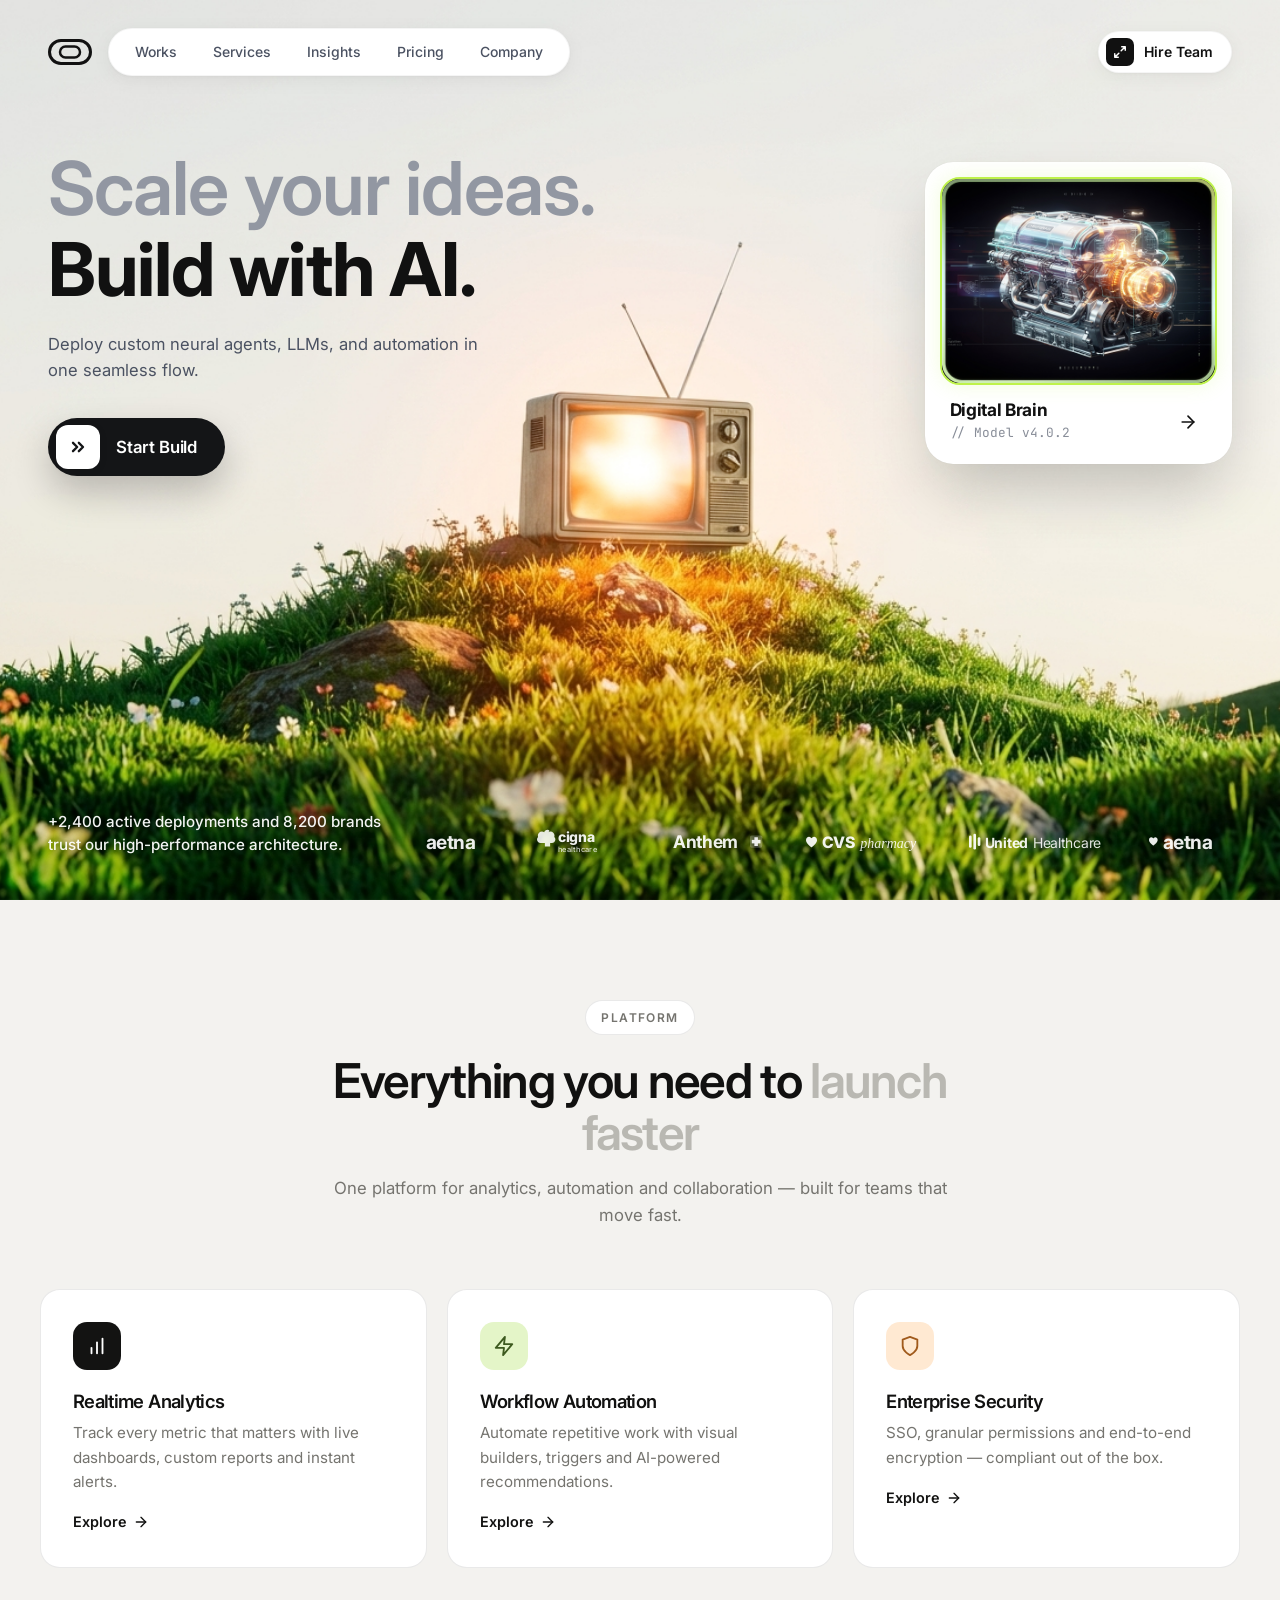
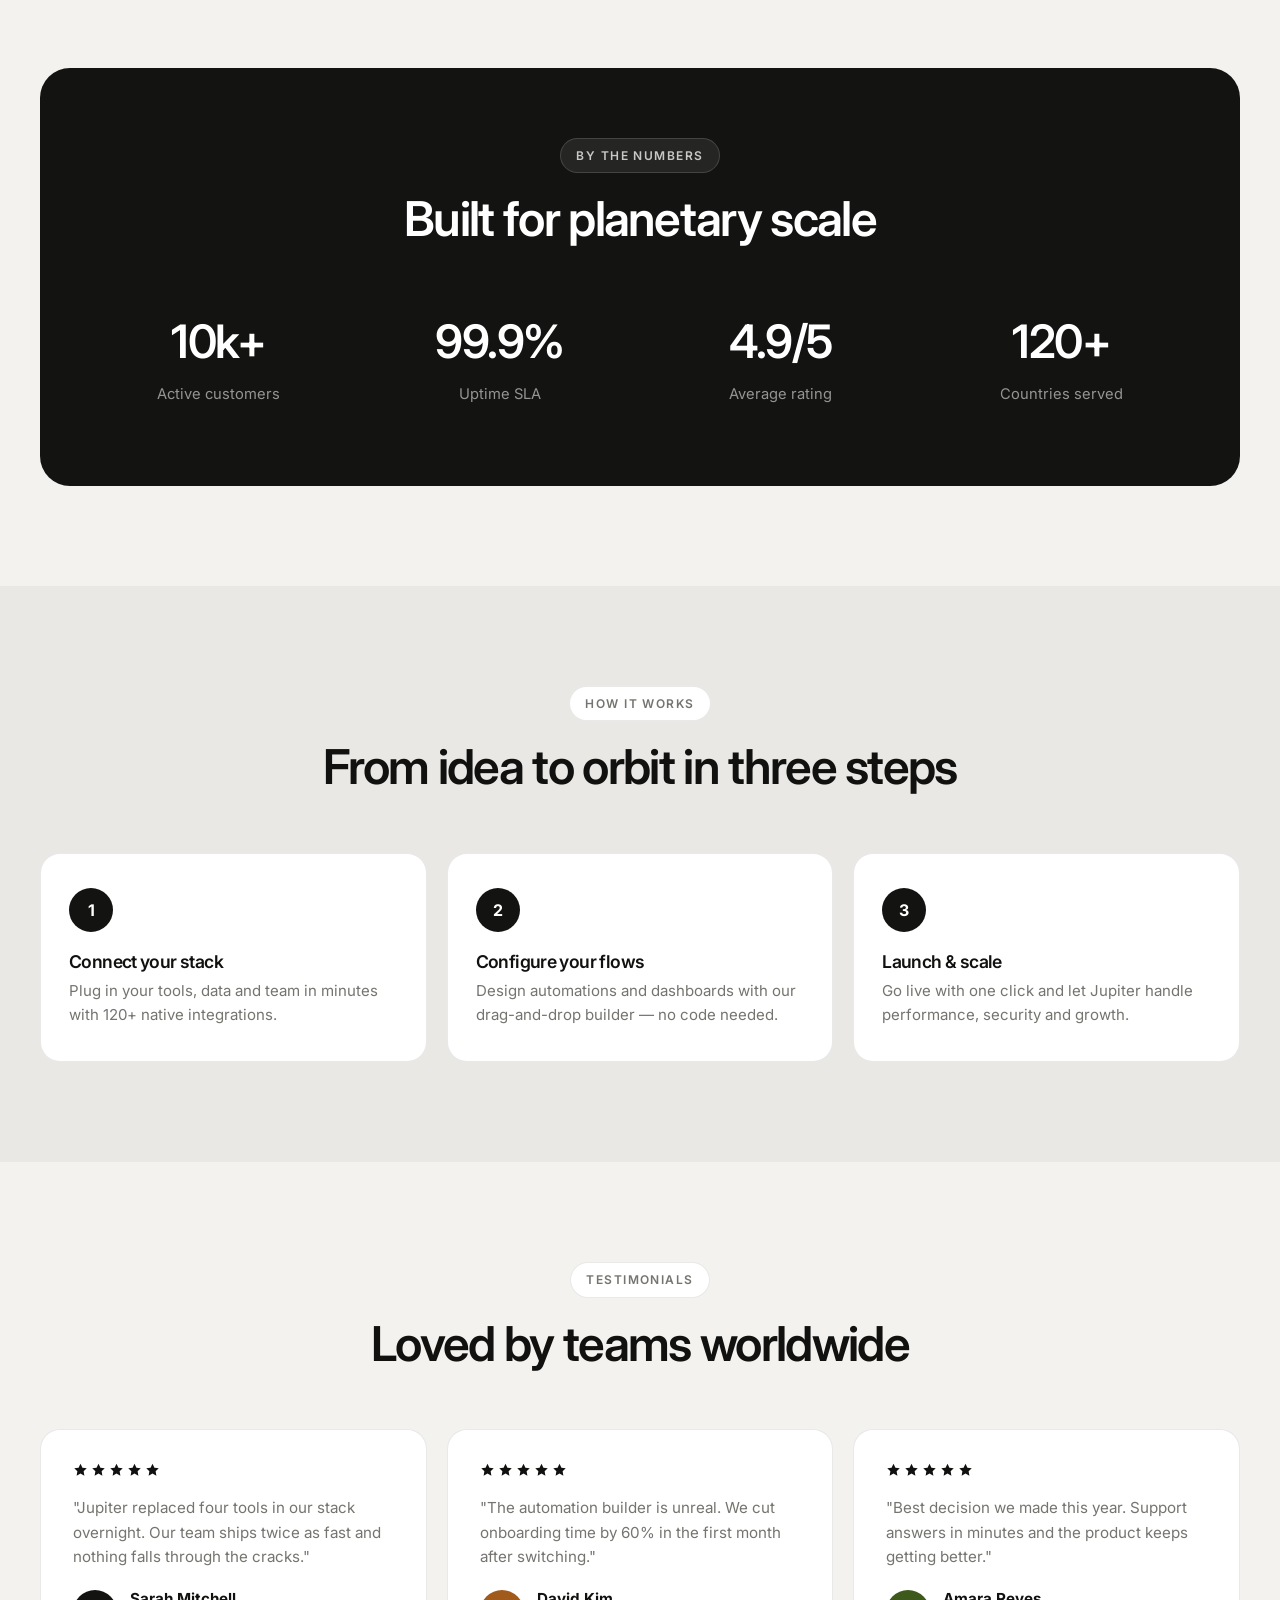
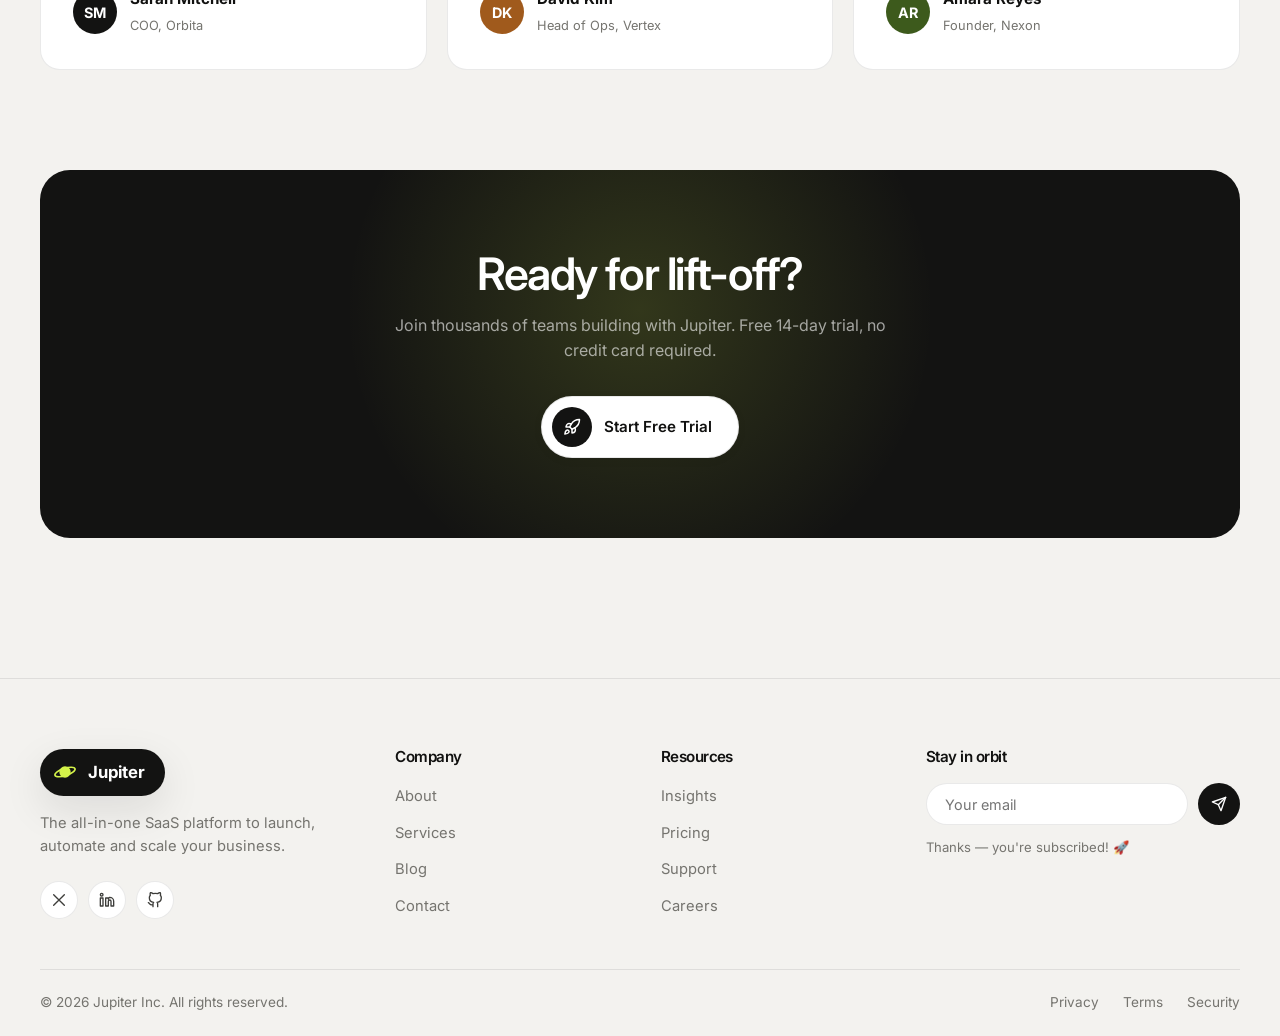
==== index.html @ f22c163a "Launch Jupiter SaaS website with AI hero section and assets" ====
<!DOCTYPE html>
<html lang="en">
<head>
  <meta charset="UTF-8" />
  <meta name="viewport" content="width=device-width, initial-scale=1.0" />
  <title>Scale your ideas. Build with AI.</title>
  <meta name="description" content="Jupiter is the all-in-one SaaS platform to launch, automate and scale your business." />
  <link rel="preconnect" href="https://fonts.googleapis.com" />
  <link rel="preconnect" href="https://fonts.gstatic.com" crossorigin />
  <link href="https://fonts.googleapis.com/css2?family=Inter:wght@400;500;600;700;800&family=JetBrains+Mono:wght@400;500&display=swap" rel="stylesheet" />
  <link rel="stylesheet" href="css/styles.css?v=2.5" />

  <style id="hero-critical-styles">
    /* Reset and font setup for the hero viewport */
    .site-header {
      position: absolute;
      top: 0;
      left: 0;
      right: 0;
      z-index: 100;
      padding: 28px 48px;
      box-sizing: border-box;
    }
    .header-wrap {
      max-width: 1360px;
      margin: 0 auto;
      display: flex;
      align-items: center;
      justify-content: space-between;
      width: 100%;
    }
    .header-left {
      display: flex;
      align-items: center;
      gap: 16px;
    }
    .brand-stadium {
      display: inline-flex;
      align-items: center;
      line-height: 0;
      text-decoration: none;
      transition: transform 0.2s ease, opacity 0.2s ease;
    }
    .brand-stadium:hover {
      transform: scale(1.04);
      opacity: 0.85;
    }
    .nav-capsule {
      display: flex;
      align-items: center;
      background: #ffffff;
      border-radius: 9999px;
      padding: 5px 8px;
      box-shadow: 0 4px 20px rgba(0, 0, 0, 0.05), 0 1px 3px rgba(0, 0, 0, 0.03);
      border: 1px solid rgba(0, 0, 0, 0.04);
    }
    .nav-capsule a {
      color: #4b5262;
      font-size: 14px;
      font-weight: 500;
      padding: 7px 18px;
      border-radius: 9999px;
      text-decoration: none;
      transition: color 0.15s ease, background 0.15s ease;
      white-space: nowrap;
      display: inline-block;
    }
    .nav-capsule a:hover {
      color: #111111;
      background: rgba(0, 0, 0, 0.04);
    }

    .header-right {
      display: flex;
      align-items: center;
    }
    .hire-capsule {
      display: inline-flex;
      align-items: center;
      gap: 10px;
      background: #ffffff;
      color: #111111;
      border-radius: 9999px;
      padding: 6px 18px 6px 7px;
      box-shadow: 0 4px 20px rgba(0, 0, 0, 0.05), 0 1px 3px rgba(0, 0, 0, 0.03);
      border: 1px solid rgba(0, 0, 0, 0.04);
      text-decoration: none;
      font-size: 14px;
      font-weight: 600;
      transition: transform 0.2s ease, box-shadow 0.2s ease;
    }
    .hire-capsule:hover {
      transform: translateY(-2px);
      box-shadow: 0 8px 24px rgba(0, 0, 0, 0.08);
    }
    .hire-icon {
      width: 28px;
      height: 28px;
      background: #111111;
      color: #ffffff;
      border-radius: 7px;
      display: grid;
      place-items: center;
      flex-shrink: 0;
    }
    .hire-text {
      font-size: 14px;
      font-weight: 600;
      color: #111111;
    }

    /* Hero Viewport */
    .hero-viewport {
      position: relative;
      width: 100%;
      min-height: 100vh;
      min-height: 100dvh;
      background-color: #f1f1ef;
      background-image: url('img/hero-landscape.jpg');
      background-repeat: no-repeat;
      background-position: center bottom;
      background-size: cover;
      display: flex;
      flex-direction: column;
      justify-content: space-between;
      padding: 130px 48px 36px;
      overflow: hidden;
      box-sizing: border-box;
    }

    /* Ambient glow on TV screen */
    .tv-ambient-pulse {
      position: absolute;
      left: 50%;
      top: 50%;
      transform: translate(-50%, -46%);
      width: 320px;
      height: 240px;
      background: radial-gradient(circle, rgba(255, 185, 80, 0.45) 0%, rgba(255, 140, 50, 0.2) 45%, transparent 75%);
      filter: blur(35px);
      mix-blend-mode: screen;
      pointer-events: none;
      animation: tvGlowPulse 5s ease-in-out infinite;
    }
    @keyframes tvGlowPulse {
      0%, 100% { opacity: 0.85; transform: translate(-50%, -46%) scale(1); }
      50% { opacity: 0.55; transform: translate(-50%, -46%) scale(0.95); }
    }

    .hero-stage-content {
      position: relative;
      z-index: 10;
      max-width: 1360px;
      width: 100%;
      margin: 0 auto;
      display: flex;
      flex-direction: column;
      justify-content: space-between;
      flex-grow: 1;
    }

    .hero-center-row {
      display: flex;
      align-items: center;
      justify-content: space-between;
      gap: 40px;
      padding-top: 20px;
    }

    .hero-left-box {
      max-width: 580px;
    }

    .hero-main-heading {
      font-family: 'Inter', system-ui, -apple-system, sans-serif;
      letter-spacing: -0.045em;
      line-height: 1.04;
      margin: 0 0 24px;
    }
    .muted-part {
      display: block;
      font-size: clamp(3.2rem, 5.8vw, 5.4rem);
      font-weight: 600;
      color: #9297a2;
    }
    .bold-part {
      display: block;
      font-size: clamp(3.2rem, 5.8vw, 5.4rem);
      font-weight: 700;
      color: #111111;
      margin-top: 4px;
    }

    .hero-lead-text {
      color: #4b5262;
      font-size: clamp(1.02rem, 1.3vw, 1.15rem);
      line-height: 1.55;
      font-weight: 400;
      margin: 0 0 34px;
      max-width: 480px;
    }

    .hero-btn-row {
      display: flex;
      align-items: center;
    }

    .btn-start-build {
      display: inline-flex;
      align-items: center;
      gap: 16px;
      background: #141517;
      color: #ffffff;
      border-radius: 9999px;
      padding: 7px 28px 7px 8px;
      box-shadow: 0 16px 36px rgba(0, 0, 0, 0.22);
      transition: transform 0.22s cubic-bezier(0.16, 1, 0.3, 1), box-shadow 0.22s ease;
      text-decoration: none;
    }
    .btn-start-build:hover {
      transform: translateY(-2px);
      box-shadow: 0 20px 42px rgba(0, 0, 0, 0.3);
    }
    .btn-badge {
      width: 44px;
      height: 44px;
      background: #ffffff;
      color: #141517;
      border-radius: 12px;
      display: grid;
      place-items: center;
      box-shadow: 0 2px 8px rgba(0, 0, 0, 0.08);
      transition: transform 0.2s ease;
    }
    .btn-start-build:hover .btn-badge {
      transform: scale(1.05);
    }
    .btn-text {
      font-size: 1.05rem;
      font-weight: 600;
      letter-spacing: -0.01em;
    }

    /* Floating AI Card */
    .hero-right-box {
      position: relative;
      animation: cardFloatingMotion 7s ease-in-out infinite;
    }
    @keyframes cardFloatingMotion {
      0%, 100% { transform: translateY(0); }
      50% { transform: translateY(-10px); }
    }

    .ai-floating-card {
      width: clamp(300px, 24vw, 360px);
      background: #ffffff;
      border-radius: 28px;
      padding: 14px 14px 12px;
      box-shadow: 0 32px 64px -12px rgba(0, 0, 0, 0.22), 0 0 1px rgba(0, 0, 0, 0.1);
      border: 1px solid rgba(255, 255, 255, 0.8);
      box-sizing: border-box;
    }

    .card-thumb-frame {
      position: relative;
      width: 100%;
      aspect-ratio: 4 / 3;
      border-radius: 20px;
      overflow: hidden;
      background: #090a0d;
      border: 2px solid #bef24a;
      box-shadow: 0 0 20px rgba(190, 242, 74, 0.2);
    }
    .card-thumb-img {
      width: 100%;
      height: 100%;
      object-fit: cover;
      display: block;
    }

    .card-footer-info {
      display: flex;
      align-items: center;
      justify-content: space-between;
      padding: 16px 10px 8px;
    }
    .card-text-col {
      display: flex;
      flex-direction: column;
    }
    .card-title {
      font-size: 1.08rem;
      font-weight: 700;
      color: #111111;
      margin: 0;
      letter-spacing: -0.02em;
    }
    .card-ver {
      font-family: 'JetBrains Mono', monospace;
      font-size: 0.8rem;
      color: #888d98;
      margin-top: 3px;
    }
    .card-arrow-btn {
      width: 38px;
      height: 38px;
      border-radius: 50%;
      display: grid;
      place-items: center;
      color: #111111;
      transition: transform 0.2s ease, background-color 0.2s ease;
      text-decoration: none;
    }
    .card-arrow-btn:hover {
      transform: translateX(3px);
      background-color: rgba(0, 0, 0, 0.05);
    }

    /* Bottom Bar */
    .hero-footer-bar {
      display: flex;
      align-items: flex-end;
      justify-content: space-between;
      gap: 32px;
      padding-top: 60px;
      padding-bottom: 8px;
    }
    .hero-stat-text {
      color: #ffffff;
      font-size: 0.95rem;
      line-height: 1.48;
      font-weight: 500;
      opacity: 0.95;
      text-shadow: 0 2px 10px rgba(0, 0, 0, 0.7);
      max-width: 380px;
      margin: 0;
    }
    .hero-logos-row {
      display: flex;
      align-items: center;
      gap: 36px;
      flex-wrap: wrap;
      justify-content: flex-end;
    }
    .brand-badge {
      display: inline-flex;
      align-items: center;
      opacity: 0.92;
      filter: drop-shadow(0 2px 8px rgba(0, 0, 0, 0.6));
      transition: opacity 0.2s ease, transform 0.2s ease;
    }
    .brand-badge:hover {
      opacity: 1;
      transform: translateY(-1px);
    }

    /* Responsive adjustments */
    @media (max-width: 1024px) {
      .site-header { padding: 20px 24px; }
      .hero-viewport { padding: 110px 24px 28px; }
      .hero-center-row {
        flex-direction: column;
        align-items: flex-start;
      }
      .hero-right-box {
        align-self: center;
        margin-top: 30px;
      }
      .hero-footer-bar {
        flex-direction: column;
        align-items: flex-start;
        gap: 24px;
      }
      .hero-logos-row {
        justify-content: flex-start;
        gap: 24px;
      }
    }

    @media (max-width: 768px) {
      .nav-capsule { display: none; }
      .br-desktop { display: none; }
    }
  </style>

</head>
<body>
  <!-- ===== Header ===== -->
  <header class="site-header">
    <div class="header-wrap">
      <!-- Left: Brand stadium mark + Navigation pill -->
      <div class="header-left">
        <a href="index.html" class="brand-stadium" aria-label="Jupiter Home">
          <svg width="44" height="26" viewBox="0 0 44 26" fill="none">
            <rect x="1.5" y="1.5" width="41" height="23" rx="11.5" stroke="#111111" stroke-width="3" />
            <rect x="12" y="7.5" width="20" height="11" rx="5.5" stroke="#111111" stroke-width="2.5" />
          </svg>
        </a>

        <nav class="nav-capsule">
          <a href="#works">Works</a>
          <a href="services.html">Services</a>
          <a href="blog.html">Insights</a>
          <a href="services.html">Pricing</a>
          <a href="about.html">Company</a>
        </nav>
      </div>

      <!-- Right: Hire Team CTA -->
      <div class="header-right">
        <a href="contact.html" class="hire-capsule">
          <span class="hire-icon">
            <svg width="14" height="14" viewBox="0 0 24 24" fill="none" stroke="currentColor" stroke-width="2.5" stroke-linecap="round" stroke-linejoin="round">
              <path d="M15 3h6v6M9 21H3v-6M21 3l-7 7M3 21l7-7"/>
            </svg>
          </span>
          <span class="hire-text">Hire Team</span>
        </a>
      </div>
    </div>
  </header>

  <!-- ===== Hero Section ===== -->
  <section class="hero-viewport">
    <!-- Ambient TV glow -->
    <div class="tv-ambient-pulse" aria-hidden="true"></div>

    <div class="hero-stage-content">
      <!-- Main Row -->
      <div class="hero-center-row">
        <!-- Left Column -->
        <div class="hero-left-box">
          <h1 class="hero-main-heading">
            <span class="muted-part">Scale your ideas.</span>
            <span class="bold-part">Build with AI.</span>
          </h1>
          <p class="hero-lead-text">
            Deploy custom neural agents, LLMs, and automation in<br class="br-desktop" /> one seamless flow.
          </p>
          <div class="hero-btn-row">
            <a href="contact.html" class="btn-start-build">
              <span class="btn-badge">
                <svg width="20" height="20" viewBox="0 0 24 24" fill="none" stroke="currentColor" stroke-width="2.8" stroke-linecap="round" stroke-linejoin="round">
                  <polyline points="13 17 18 12 13 7"></polyline>
                  <polyline points="6 17 11 12 6 7"></polyline>
                </svg>
              </span>
              <span class="btn-text">Start Build</span>
            </a>
          </div>
        </div>

        <!-- Right Floating Card -->
        <div class="hero-right-box">
          <aside class="ai-floating-card">
            <div class="card-thumb-frame">
              <img src="img/digital-brain.jpg" alt="Digital Brain 3D Neural Engine" class="card-thumb-img" />
            </div>
            <div class="card-footer-info">
              <div class="card-text-col">
                <h3 class="card-title">Digital Brain</h3>
                <span class="card-ver">// Model v4.0.2</span>
              </div>
              <a href="services.html" class="card-arrow-btn" aria-label="Explore Digital Brain">
                <svg width="20" height="20" viewBox="0 0 24 24" fill="none" stroke="currentColor" stroke-width="2" stroke-linecap="round" stroke-linejoin="round">
                  <line x1="5" y1="12" x2="19" y2="12"></line>
                  <polyline points="12 5 19 12 12 19"></polyline>
                </svg>
              </a>
            </div>
          </aside>
        </div>
      </div>

      <!-- Bottom Bar -->
      <div class="hero-footer-bar">
        <div class="hero-stat-text">
          +2,400 active deployments and 8,200 brands<br />
          trust our high-performance architecture.
        </div>
        <div class="hero-logos-row">
          <!-- aetna -->
          <span class="brand-badge" title="aetna">
            <svg height="21" viewBox="0 0 85 24" fill="currentColor">
              <text x="0" y="19" font-family="'Inter', sans-serif" font-weight="700" font-size="22" letter-spacing="-0.03em" fill="#ffffff">aetna</text>
            </svg>
          </span>
          <!-- cigna healthcare -->
          <span class="brand-badge" title="cigna healthcare">
            <svg height="28" viewBox="0 0 115 32" fill="currentColor">
              <path d="M12 2c-1.8 0-3.3 1.2-3.8 2.8C7.5 4.3 6.6 4 5.7 4 3.1 4 1 6.1 1 8.7c0 .5.1 1 .3 1.5C.5 10.9 0 11.9 0 13c0 2.2 1.8 4 4 4h5v4h6v-4h2c2.2 0 4-1.8 4-4 0-1.1-.5-2.1-1.3-2.8.2-.5.3-1 .3-1.5 0-2.6-2.1-4.7-4.7-4.7-.9 0-1.8.3-2.5.8C15.3 3.2 13.8 2 12 2z" fill="#ffffff" opacity="0.95"/>
              <text x="24" y="16" font-family="'Inter', sans-serif" font-weight="800" font-size="16" letter-spacing="-0.02em" fill="#ffffff">cigna</text>
              <text x="24" y="27" font-family="'Inter', sans-serif" font-weight="500" font-size="8.5" letter-spacing="0.04em" fill="#ffffff" opacity="0.85">healthcare</text>
            </svg>
          </span>
          <!-- Anthem -->
          <span class="brand-badge" title="Anthem">
            <svg height="21" viewBox="0 0 110 24" fill="currentColor">
              <text x="0" y="18" font-family="'Inter', sans-serif" font-weight="700" font-size="20" letter-spacing="-0.02em" fill="#ffffff">Anthem</text>
              <rect x="88" y="4" width="14" height="14" rx="2" fill="#ffffff" opacity="0.25"/>
              <rect x="93" y="6" width="4" height="10" fill="#ffffff"/>
              <rect x="90" y="9" width="10" height="4" fill="#ffffff"/>
            </svg>
          </span>
          <!-- CVS pharmacy -->
          <span class="brand-badge" title="CVS pharmacy">
            <svg height="21" viewBox="0 0 145 24" fill="currentColor">
              <path d="M6 3.5C3.5 1.5 0 3.5 0 7c0 4.5 7 9 7 9s7-4.5 7-9c0-3.5-3.5-5.5-6-3.5L7 4.5 6 3.5z" fill="#ffffff" transform="translate(0, 3) scale(0.9)"/>
              <text x="18" y="18" font-family="'Inter', sans-serif" font-weight="800" font-size="18" letter-spacing="-0.02em" fill="#ffffff">CVS</text>
              <text x="62" y="18" font-family="Georgia, serif" font-style="italic" font-weight="400" font-size="16" fill="#ffffff" opacity="0.95">pharmacy</text>
            </svg>
          </span>
          <!-- UnitedHealthcare -->
          <span class="brand-badge" title="UnitedHealthcare">
            <svg height="21" viewBox="0 0 165 24" fill="currentColor">
              <rect x="0" y="4" width="3" height="14" rx="1.5" fill="#ffffff"/>
              <rect x="5" y="2" width="3" height="18" rx="1.5" fill="#ffffff"/>
              <rect x="10" y="6" width="3" height="10" rx="1.5" fill="#ffffff"/>
              <text x="18" y="18" font-family="'Inter', sans-serif" font-weight="700" font-size="16" letter-spacing="-0.02em" fill="#ffffff">United</text>
              <text x="73" y="18" font-family="'Inter', sans-serif" font-weight="400" font-size="16" letter-spacing="-0.02em" fill="#ffffff" opacity="0.95">Healthcare</text>
            </svg>
          </span>
          <!-- aetna with heart -->
          <span class="brand-badge" title="aetna">
            <svg height="21" viewBox="0 0 95 24" fill="currentColor">
              <path d="M5 2C2.8 0 0 1.8 0 4.5c0 3.5 5.5 7 5.5 7s5.5-3.5 5.5-7C11 1.8 8.2 0 6 2l-.5.6L5 2z" fill="#ffffff" transform="translate(0, 5) scale(0.9)"/>
              <text x="16" y="19" font-family="'Inter', sans-serif" font-weight="700" font-size="22" letter-spacing="-0.03em" fill="#ffffff">aetna</text>
            </svg>
          </span>
        </div>
      </div>
    </div>
  </section>

  <!-- ===== Features ===== -->
  <section class="section">
    <div class="container">
      <div class="section-head reveal">
        <span class="eyebrow">Platform</span>
        <h2 class="section-title">Everything you need to <span class="muted" style="color:var(--faint)">launch faster</span></h2>
        <p class="section-sub">One platform for analytics, automation and collaboration — built for teams that move fast.</p>
      </div>

      <div class="grid grid-3">
        <div class="card reveal">
          <div class="icon-badge"><svg viewBox="0 0 24 24" fill="none" stroke="currentColor" stroke-width="2" stroke-linecap="round"><line x1="6" y1="20" x2="6" y2="14"/><line x1="12" y1="20" x2="12" y2="8"/><line x1="18" y1="20" x2="18" y2="4"/></svg></div>
          <h3>Realtime Analytics</h3>
          <p>Track every metric that matters with live dashboards, custom reports and instant alerts.</p>
          <a href="services.html" class="link-arrow">Explore <svg viewBox="0 0 24 24" fill="none" stroke="currentColor" stroke-width="2" stroke-linecap="round" stroke-linejoin="round"><line x1="5" y1="12" x2="19" y2="12"/><polyline points="12 5 19 12 12 19"/></svg></a>
        </div>
        <div class="card reveal" style="transition-delay:.08s">
          <div class="icon-badge lime"><svg viewBox="0 0 24 24" fill="none" stroke="currentColor" stroke-width="2" stroke-linecap="round" stroke-linejoin="round"><polygon points="13 2 3 14 12 14 11 22 21 10 12 10 13 2"/></svg></div>
          <h3>Workflow Automation</h3>
          <p>Automate repetitive work with visual builders, triggers and AI-powered recommendations.</p>
          <a href="services.html" class="link-arrow">Explore <svg viewBox="0 0 24 24" fill="none" stroke="currentColor" stroke-width="2" stroke-linecap="round" stroke-linejoin="round"><line x1="5" y1="12" x2="19" y2="12"/><polyline points="12 5 19 12 12 19"/></svg></a>
        </div>
        <div class="card reveal" style="transition-delay:.16s">
          <div class="icon-badge amber"><svg viewBox="0 0 24 24" fill="none" stroke="currentColor" stroke-width="2" stroke-linecap="round" stroke-linejoin="round"><path d="M12 22s8-4 8-10V5l-8-3-8 3v7c0 6 8 10 8 10z"/></svg></div>
          <h3>Enterprise Security</h3>
          <p>SSO, granular permissions and end-to-end encryption — compliant out of the box.</p>
          <a href="services.html" class="link-arrow">Explore <svg viewBox="0 0 24 24" fill="none" stroke="currentColor" stroke-width="2" stroke-linecap="round" stroke-linejoin="round"><line x1="5" y1="12" x2="19" y2="12"/><polyline points="12 5 19 12 12 19"/></svg></a>
        </div>
      </div>
    </div>
  </section>

  <!-- ===== Dark stats band ===== -->
  <section class="section" style="padding-top:0;">
    <div class="container">
      <div class="section-dark reveal" style="padding:70px 50px;">
        <div class="section-head" style="margin-bottom:40px;">
          <span class="eyebrow">By the numbers</span>
          <h2 class="section-title">Built for planetary scale</h2>
        </div>
        <div class="stats-band">
          <div class="stat"><div class="stat-num">10k+</div><div class="stat-label">Active customers</div></div>
          <div class="stat"><div class="stat-num">99.9%</div><div class="stat-label">Uptime SLA</div></div>
          <div class="stat"><div class="stat-num">4.9/5</div><div class="stat-label">Average rating</div></div>
          <div class="stat"><div class="stat-num">120+</div><div class="stat-label">Countries served</div></div>
        </div>
      </div>
    </div>
  </section>

  <!-- ===== How it works ===== -->
  <section class="section section-alt">
    <div class="container">
      <div class="section-head reveal">
        <span class="eyebrow">How it works</span>
        <h2 class="section-title">From idea to orbit in three steps</h2>
      </div>
      <div class="steps">
        <div class="step reveal">
          <div class="step-num">1</div>
          <h3>Connect your stack</h3>
          <p>Plug in your tools, data and team in minutes with 120+ native integrations.</p>
        </div>
        <div class="step reveal" style="transition-delay:.08s">
          <div class="step-num">2</div>
          <h3>Configure your flows</h3>
          <p>Design automations and dashboards with our drag-and-drop builder — no code needed.</p>
        </div>
        <div class="step reveal" style="transition-delay:.16s">
          <div class="step-num">3</div>
          <h3>Launch & scale</h3>
          <p>Go live with one click and let Jupiter handle performance, security and growth.</p>
        </div>
      </div>
    </div>
  </section>

  <!-- ===== Testimonials ===== -->
  <section class="section">
    <div class="container">
      <div class="section-head reveal">
        <span class="eyebrow">Testimonials</span>
        <h2 class="section-title">Loved by teams worldwide</h2>
      </div>
      <div class="grid grid-3">
        <div class="card testi-card reveal">
          <div class="stars">
            <svg viewBox="0 0 24 24" fill="currentColor"><path d="M12 2l3.09 6.26L22 9.27l-5 4.87 1.18 6.88L12 17.77l-6.18 3.25L7 14.14 2 9.27l6.91-1.01z"/></svg>
            <svg viewBox="0 0 24 24" fill="currentColor"><path d="M12 2l3.09 6.26L22 9.27l-5 4.87 1.18 6.88L12 17.77l-6.18 3.25L7 14.14 2 9.27l6.91-1.01z"/></svg>
            <svg viewBox="0 0 24 24" fill="currentColor"><path d="M12 2l3.09 6.26L22 9.27l-5 4.87 1.18 6.88L12 17.77l-6.18 3.25L7 14.14 2 9.27l6.91-1.01z"/></svg>
            <svg viewBox="0 0 24 24" fill="currentColor"><path d="M12 2l3.09 6.26L22 9.27l-5 4.87 1.18 6.88L12 17.77l-6.18 3.25L7 14.14 2 9.27l6.91-1.01z"/></svg>
            <svg viewBox="0 0 24 24" fill="currentColor"><path d="M12 2l3.09 6.26L22 9.27l-5 4.87 1.18 6.88L12 17.77l-6.18 3.25L7 14.14 2 9.27l6.91-1.01z"/></svg>
          </div>
          <p class="testi-text">"Jupiter replaced four tools in our stack overnight. Our team ships twice as fast and nothing falls through the cracks."</p>
          <div class="testi-head">
            <div class="avatar">SM</div>
            <div><strong>Sarah Mitchell</strong><small>COO, Orbita</small></div>
          </div>
        </div>
        <div class="card testi-card reveal" style="transition-delay:.08s">
          <div class="stars">
            <svg viewBox="0 0 24 24" fill="currentColor"><path d="M12 2l3.09 6.26L22 9.27l-5 4.87 1.18 6.88L12 17.77l-6.18 3.25L7 14.14 2 9.27l6.91-1.01z"/></svg>
            <svg viewBox="0 0 24 24" fill="currentColor"><path d="M12 2l3.09 6.26L22 9.27l-5 4.87 1.18 6.88L12 17.77l-6.18 3.25L7 14.14 2 9.27l6.91-1.01z"/></svg>
            <svg viewBox="0 0 24 24" fill="currentColor"><path d="M12 2l3.09 6.26L22 9.27l-5 4.87 1.18 6.88L12 17.77l-6.18 3.25L7 14.14 2 9.27l6.91-1.01z"/></svg>
            <svg viewBox="0 0 24 24" fill="currentColor"><path d="M12 2l3.09 6.26L22 9.27l-5 4.87 1.18 6.88L12 17.77l-6.18 3.25L7 14.14 2 9.27l6.91-1.01z"/></svg>
            <svg viewBox="0 0 24 24" fill="currentColor"><path d="M12 2l3.09 6.26L22 9.27l-5 4.87 1.18 6.88L12 17.77l-6.18 3.25L7 14.14 2 9.27l6.91-1.01z"/></svg>
          </div>
          <p class="testi-text">"The automation builder is unreal. We cut onboarding time by 60% in the first month after switching."</p>
          <div class="testi-head">
            <div class="avatar av-2">DK</div>
            <div><strong>David Kim</strong><small>Head of Ops, Vertex</small></div>
          </div>
        </div>
        <div class="card testi-card reveal" style="transition-delay:.16s">
          <div class="stars">
            <svg viewBox="0 0 24 24" fill="currentColor"><path d="M12 2l3.09 6.26L22 9.27l-5 4.87 1.18 6.88L12 17.77l-6.18 3.25L7 14.14 2 9.27l6.91-1.01z"/></svg>
            <svg viewBox="0 0 24 24" fill="currentColor"><path d="M12 2l3.09 6.26L22 9.27l-5 4.87 1.18 6.88L12 17.77l-6.18 3.25L7 14.14 2 9.27l6.91-1.01z"/></svg>
            <svg viewBox="0 0 24 24" fill="currentColor"><path d="M12 2l3.09 6.26L22 9.27l-5 4.87 1.18 6.88L12 17.77l-6.18 3.25L7 14.14 2 9.27l6.91-1.01z"/></svg>
            <svg viewBox="0 0 24 24" fill="currentColor"><path d="M12 2l3.09 6.26L22 9.27l-5 4.87 1.18 6.88L12 17.77l-6.18 3.25L7 14.14 2 9.27l6.91-1.01z"/></svg>
            <svg viewBox="0 0 24 24" fill="currentColor"><path d="M12 2l3.09 6.26L22 9.27l-5 4.87 1.18 6.88L12 17.77l-6.18 3.25L7 14.14 2 9.27l6.91-1.01z"/></svg>
          </div>
          <p class="testi-text">"Best decision we made this year. Support answers in minutes and the product keeps getting better."</p>
          <div class="testi-head">
            <div class="avatar av-3">AR</div>
            <div><strong>Amara Reyes</strong><small>Founder, Nexon</small></div>
          </div>
        </div>
      </div>
    </div>
  </section>

  <!-- ===== CTA ===== -->
  <section class="section" style="padding-top:0;">
    <div class="container">
      <div class="cta-banner reveal">
        <h2>Ready for lift-off?</h2>
        <p>Join thousands of teams building with Jupiter. Free 14-day trial, no credit card required.</p>
        <div class="hero-actions">
          <a href="contact.html" class="btn btn-light">
            <span class="btn-ico">
              <svg viewBox="0 0 24 24" fill="none" stroke="currentColor" stroke-width="2" stroke-linecap="round" stroke-linejoin="round"><path d="M4.5 16.5c-1.5 1.26-2 5-2 5s3.74-.5 5-2c.71-.84.7-2.13-.09-2.91a2.18 2.18 0 0 0-2.91-.09z"/><path d="M12 15l-3-3a22 22 0 0 1 2-3.95A12.88 12.88 0 0 1 22 2c0 2.72-.78 7.5-6 11a22.35 22.35 0 0 1-4 2z"/><path d="M9 12H4s.55-3.03 2-4c1.62-1.08 5 0 5 0"/><path d="M12 15v5s3.03-.55 4-2c1.08-1.62 0-5 0-5"/></svg>
            </span>
            Start Free Trial
          </a>
        </div>
      </div>
    </div>
  </section>

  <!-- ===== Footer ===== -->
  <footer class="footer">
    <div class="container">
      <div class="footer-grid">
        <div class="footer-brand">
          <a href="index.html" class="brand" style="background:var(--dark);color:#fff;">
            <svg class="brand-logo" viewBox="0 0 32 32" fill="none">
              <circle cx="16" cy="16" r="7" fill="#d5f34a"/>
              <ellipse cx="16" cy="16" rx="13" ry="4.5" stroke="#d5f34a" stroke-width="2" transform="rotate(-18 16 16)"/>
            </svg>
            <span>Jupiter</span>
          </a>
          <p>The all-in-one SaaS platform to launch, automate and scale your business.</p>
          <div class="social-links">
            <a href="#" aria-label="X"><svg viewBox="0 0 24 24" fill="none" stroke="currentColor" stroke-width="2" stroke-linecap="round"><path d="M4 4l16 16M20 4L4 20"/></svg></a>
            <a href="#" aria-label="LinkedIn"><svg viewBox="0 0 24 24" fill="none" stroke="currentColor" stroke-width="2" stroke-linecap="round" stroke-linejoin="round"><path d="M16 8a6 6 0 0 1 6 6v7h-4v-7a2 2 0 0 0-2-2 2 2 0 0 0-2 2v7h-4V9h4v1.5A6 6 0 0 1 16 8z"/><rect x="2" y="9" width="4" height="12"/><circle cx="4" cy="4" r="2"/></svg></a>
            <a href="#" aria-label="GitHub"><svg viewBox="0 0 24 24" fill="none" stroke="currentColor" stroke-width="2" stroke-linecap="round" stroke-linejoin="round"><path d="M9 19c-5 1.5-5-2.5-7-3m14 6v-3.87a3.37 3.37 0 0 0-.94-2.61c3.14-.35 6.44-1.54 6.44-7A5.44 5.44 0 0 0 20 4.77 5.07 5.07 0 0 0 19.91 1S18.73.65 16 2.48a13.38 13.38 0 0 0-7 0C6.27.65 5.09 1 5.09 1A5.07 5.07 0 0 0 5 4.77a5.44 5.44 0 0 0-1.5 3.78c0 5.42 3.3 6.61 6.44 7A3.37 3.37 0 0 0 9 18.13V22"/></svg></a>
          </div>
        </div>
        <div class="footer-col">
          <h4>Company</h4>
          <ul>
            <li><a href="about.html">About</a></li>
            <li><a href="services.html">Services</a></li>
            <li><a href="blog.html">Blog</a></li>
            <li><a href="contact.html">Contact</a></li>
          </ul>
        </div>
        <div class="footer-col">
          <h4>Resources</h4>
          <ul>
            <li><a href="blog.html">Insights</a></li>
            <li><a href="services.html">Pricing</a></li>
            <li><a href="contact.html">Support</a></li>
            <li><a href="about.html">Careers</a></li>
          </ul>
        </div>
        <div class="footer-col">
          <h4>Stay in orbit</h4>
          <form class="newsletter-form" id="newsletterForm">
            <input type="email" placeholder="Your email" required aria-label="Email address" />
            <button type="submit" class="btn-ico" aria-label="Subscribe" style="width:42px;height:42px;border-radius:50%;border:0;display:grid;place-items:center;">
              <svg viewBox="0 0 24 24" width="16" height="16" fill="none" stroke="currentColor" stroke-width="2" stroke-linecap="round" stroke-linejoin="round"><line x1="22" y1="2" x2="11" y2="13"/><polygon points="22 2 15 22 11 13 2 9 22 2"/></svg>
            </button>
          </form>
          <p class="newsletter-note" id="newsSuccess">Thanks — you're subscribed! 🚀</p>
        </div>
      </div>
      <div class="footer-bottom">
        <span>© <span class="year">2026</span> Jupiter Inc. All rights reserved.</span>
        <div class="footer-bottom-links">
          <a href="#">Privacy</a>
          <a href="#">Terms</a>
          <a href="#">Security</a>
        </div>
      </div>
    </div>
  </footer>

  <script src="js/main.js"></script>
</body>
</html>
---- css/styles.css ----
/* ============================================================
   JUPITER — SaaS Website Stylesheet (Light "Spartan" style)
   ============================================================ */

/* ---------- Variables & Reset ---------- */
:root {
  --bg: #f3f2ef;
  --surface: #ffffff;
  --surface-2: #e9e8e4;
  --ink: #111110;
  --ink-soft: #3d3d3a;
  --muted: #75746f;
  --faint: #b9b8b2;
  --line: rgba(17, 17, 16, 0.09);
  --accent: #d5f34e;
  --dark: #131312;
  --dark-2: #1c1c1a;
  --radius: 20px;
  --radius-lg: 28px;
  --shadow-sm: 0 2px 10px rgba(17, 17, 16, 0.06);
  --shadow-md: 0 14px 40px rgba(17, 17, 16, 0.1);
  --shadow-lg: 0 30px 70px rgba(17, 17, 16, 0.16);
  --font: "Inter", "Segoe UI", system-ui, -apple-system, sans-serif;
}

* { margin: 0; padding: 0; box-sizing: border-box; }

html { scroll-behavior: smooth; }

body {
  font-family: var(--font);
  background: var(--bg);
  color: var(--ink);
  line-height: 1.6;
  -webkit-font-smoothing: antialiased;
  overflow-x: hidden;
}

img, svg { display: block; }
a { color: inherit; text-decoration: none; }
ul { list-style: none; }
button { font-family: inherit; cursor: pointer; }

::selection { background: var(--ink); color: #fff; }

::-webkit-scrollbar { width: 10px; }
::-webkit-scrollbar-track { background: var(--bg); }
::-webkit-scrollbar-thumb { background: #cfceca; border-radius: 8px; }
::-webkit-scrollbar-thumb:hover { background: #b5b4af; }

.container { width: min(1200px, 94%); margin-inline: auto; }

/* ---------- Typography ---------- */
h1, h2, h3, h4 { line-height: 1.08; font-weight: 600; letter-spacing: -0.035em; }

.eyebrow {
  display: inline-flex;
  align-items: center;
  gap: 8px;
  font-size: 0.75rem;
  font-weight: 600;
  letter-spacing: 0.12em;
  text-transform: uppercase;
  color: var(--muted);
  border: 1px solid var(--line);
  background: var(--surface);
  padding: 7px 15px;
  border-radius: 999px;
  margin-bottom: 20px;
}

.section { padding: 100px 0; position: relative; }
.section-alt { background: var(--surface-2); }

.section-head { max-width: 660px; margin: 0 auto 60px; text-align: center; }
.section-head.left { margin-inline: 0; text-align: left; }

.section-title { font-size: clamp(2rem, 4.2vw, 3rem); margin-bottom: 16px; }
.section-sub { color: var(--muted); font-size: 1.05rem; }

/* ---------- Buttons ---------- */
.btn {
  display: inline-flex;
  align-items: center;
  gap: 12px;
  font-weight: 600;
  font-size: 0.95rem;
  padding: 10px 26px 10px 10px;
  border-radius: 999px;
  border: 1px solid transparent;
  transition: transform 0.2s ease, box-shadow 0.2s ease, background 0.2s ease;
  white-space: nowrap;
}
.btn .btn-ico {
  width: 40px;
  height: 40px;
  border-radius: 999px;
  display: grid;
  place-items: center;
  flex-shrink: 0;
  transition: transform 0.25s ease;
}
.btn:hover .btn-ico { transform: rotate(-8deg) scale(1.05); }
.btn svg { width: 18px; height: 18px; }

.btn-dark { background: var(--dark); color: #fff; box-shadow: var(--shadow-md); }
.btn-dark .btn-ico { background: #fff; color: var(--dark); }
.btn-dark:hover { transform: translateY(-2px); box-shadow: var(--shadow-lg); }

.btn-light { background: var(--surface); color: var(--ink); border-color: var(--line); box-shadow: var(--shadow-sm); }
.btn-light .btn-ico { background: var(--dark); color: #fff; }
.btn-light:hover { transform: translateY(-2px); box-shadow: var(--shadow-md); }

.btn-plain { padding: 13px 28px; border-radius: 999px; }
.btn-plain.btn-dark { padding: 13px 28px; }
.btn-plain.btn-light { padding: 13px 28px; }

.btn-sm { font-size: 0.88rem; padding: 7px 20px 7px 7px; }
.btn-sm .btn-ico { width: 32px; height: 32px; }
.btn-sm svg { width: 15px; height: 15px; }

/* ---------- Navbar ---------- */
.navbar {
  position: fixed;
  inset: 0 0 auto 0;
  z-index: 100;
  padding: 20px 0;
  transition: padding 0.3s ease;
}
.navbar.scrolled { padding: 12px 0; }

.nav-inner { display: flex; align-items: center; gap: 16px; }

.brand {
  display: inline-flex;
  align-items: center;
  gap: 10px;
  font-weight: 700;
  font-size: 1.05rem;
  background: var(--dark);
  color: #fff;
  padding: 10px 20px 10px 12px;
  border-radius: 999px;
  box-shadow: var(--shadow-md);
}
.brand-logo { width: 26px; height: 26px; }

.nav-pill {
  display: flex;
  align-items: center;
  gap: 6px;
  background: var(--surface);
  border: 1px solid var(--line);
  border-radius: 999px;
  padding: 7px 10px;
  box-shadow: var(--shadow-sm);
}
.nav-pill a {
  font-size: 0.92rem;
  font-weight: 500;
  color: var(--ink-soft);
  padding: 8px 16px;
  border-radius: 999px;
  transition: background 0.2s ease, color 0.2s ease;
}
.nav-pill a:hover { background: var(--surface-2); color: var(--ink); }
.nav-pill a.active { background: var(--dark); color: #fff; }

.nav-cta {
  margin-left: auto;
  display: inline-flex;
  align-items: center;
  gap: 10px;
  background: var(--surface);
  border: 1px solid var(--line);
  border-radius: 999px;
  padding: 7px 22px 7px 7px;
  font-weight: 600;
  font-size: 0.92rem;
  box-shadow: var(--shadow-sm);
  transition: transform 0.2s ease, box-shadow 0.2s ease;
}
.nav-cta:hover { transform: translateY(-2px); box-shadow: var(--shadow-md); }
.nav-cta .btn-ico {
  width: 34px;
  height: 34px;
  border-radius: 999px;
  background: var(--dark);
  color: #fff;
  display: grid;
  place-items: center;
}
.nav-cta svg { width: 16px; height: 16px; }

.nav-toggle {
  display: none;
  margin-left: auto;
  flex-direction: column;
  gap: 5px;
  background: var(--surface);
  border: 1px solid var(--line);
  border-radius: 999px;
  padding: 13px 12px;
  box-shadow: var(--shadow-sm);
}
.nav-toggle span { width: 20px; height: 2px; border-radius: 2px; background: var(--ink); transition: transform 0.3s ease, opacity 0.3s ease; }
.nav-toggle.open span:nth-child(1) { transform: translateY(7px) rotate(45deg); }
.nav-toggle.open span:nth-child(2) { opacity: 0; }
.nav-toggle.open span:nth-child(3) { transform: translateY(-7px) rotate(-45deg); }

/* ---------- Hero ---------- */
.hero { padding: 150px 0 0; }

.hero-title {
  font-size: clamp(2.9rem, 7.2vw, 5.4rem);
  font-weight: 600;
  letter-spacing: -0.045em;
  line-height: 1.02;
}
.hero-title .muted { color: var(--faint); display: block; }

.hero-sub {
  color: var(--muted);
  font-size: 1.02rem;
  max-width: 400px;
  margin: 26px 0 30px;
}

.hero-actions { display: flex; flex-wrap: wrap; gap: 14px; }

/* Hero media — full-bleed scene */
.hero-media {
  position: relative;
  margin-top: 70px;
  border-radius: 26px;
  overflow: hidden;
  min-height: 540px;
  display: flex;
  align-items: flex-end;
  background:
    radial-gradient(120% 90% at 78% 108%, rgba(61, 220, 151, 0.55) 0%, rgba(61, 220, 151, 0) 55%),
    radial-gradient(90% 70% at 22% 115%, rgba(38, 92, 62, 0.9) 0%, rgba(38, 92, 62, 0) 60%),
    radial-gradient(70% 55% at 50% 120%, #1d3a29 0%, rgba(29, 58, 34, 0) 65%),
    linear-gradient(180deg, #e8e7e2 0%, #d8d7d1 42%, #6f7a6c 78%, #22301f 100%);
}
.hero-media::before {
  content: "";
  position: absolute;
  right: 12%;
  top: 26%;
  width: 190px;
  height: 140px;
  border-radius: 12px;
  background: linear-gradient(180deg, #2a2a28, #101010);
  box-shadow: 0 30px 60px rgba(0, 0, 0, 0.45);
}
.hero-media::after {
  content: "";
  position: absolute;
  right: calc(12% + 22px);
  top: calc(26% + 20px);
  width: 146px;
  height: 100px;
  border-radius: 6px;
  background: radial-gradient(circle at 50% 50%, #fff7e0 0%, #ffd98a 45%, #ff9d3c 75%, rgba(255, 157, 60, 0) 100%);
  filter: blur(2px);
  box-shadow: 0 0 90px 40px rgba(255, 190, 110, 0.55);
  animation: glow 4s ease-in-out infinite;
}
@keyframes glow { 0%, 100% { opacity: 0.9; } 50% { opacity: 0.65; } }

.hero-overlay {
  position: relative;
  z-index: 2;
  width: 100%;
  padding: 34px 38px;
  display: flex;
  flex-direction: column;
  gap: 26px;
  background: linear-gradient(180deg, rgba(0, 0, 0, 0) 0%, rgba(0, 0, 0, 0.35) 100%);
  color: #fff;
}
.hero-stats { font-size: 0.95rem; font-weight: 500; max-width: 420px; opacity: 0.95; }
.hero-logos { display: flex; flex-wrap: wrap; align-items: center; gap: 18px 44px; }
.hero-logos span {
  font-weight: 700;
  font-size: 1.05rem;
  letter-spacing: -0.02em;
  opacity: 0.75;
  display: inline-flex;
  align-items: center;
  gap: 7px;
}
.hero-logos svg { width: 18px; height: 18px; }

/* Floating product card */
.float-card {
  position: absolute;
  top: 90px;
  right: 48px;
  width: 300px;
  background: var(--surface);
  border-radius: 22px;
  padding: 12px;
  box-shadow: var(--shadow-lg);
  z-index: 3;
  animation: floaty 7s ease-in-out infinite;
}
.float-thumb {
  height: 190px;
  border-radius: 14px;
  background:
    radial-gradient(60% 60% at 50% 45%, rgba(255, 190, 110, 0.5) 0%, rgba(255, 190, 110, 0) 70%),
    radial-gradient(80% 70% at 30% 70%, rgba(108, 92, 231, 0.45) 0%, rgba(108, 92, 231, 0) 70%),
    linear-gradient(160deg, #23231f, #0c0c0b);
  display: grid;
  place-items: center;
  color: #ffd98a;
  position: relative;
  overflow: hidden;
}
.float-thumb::after {
  content: "";
  position: absolute;
  inset: 0;
  background-image: linear-gradient(rgba(255, 255, 255, 0.06) 1px, transparent 1px),
    linear-gradient(90deg, rgba(255, 255, 255, 0.06) 1px, transparent 1px);
  background-size: 26px 26px;
}
.float-thumb svg { width: 64px; height: 64px; position: relative; z-index: 1; filter: drop-shadow(0 0 24px rgba(255, 190, 110, 0.6)); }
.float-body { display: flex; align-items: center; justify-content: space-between; padding: 14px 8px 8px; }
.float-body strong { display: block; font-size: 0.98rem; letter-spacing: -0.01em; }
.float-body small { color: var(--muted); font-size: 0.8rem; }
.float-arrow {
  width: 36px;
  height: 36px;
  border-radius: 50%;
  display: grid;
  place-items: center;
  border: 1px solid var(--line);
  transition: background 0.2s ease, color 0.2s ease;
}
.float-arrow:hover { background: var(--dark); color: #fff; }
.float-arrow svg { width: 16px; height: 16px; }

@keyframes floaty { 0%, 100% { transform: translateY(0); } 50% { transform: translateY(-12px); } }

/* ---------- Logo strip ---------- */
.logos { padding: 60px 0 30px; }
.logos p {
  text-align: center;
  font-size: 0.78rem;
  letter-spacing: 0.16em;
  text-transform: uppercase;
  color: var(--muted);
  margin-bottom: 28px;
}
.logos-row { display: flex; flex-wrap: wrap; justify-content: center; gap: 18px 54px; }
.logo-item {
  font-weight: 700;
  font-size: 1.1rem;
  color: var(--faint);
  display: inline-flex;
  align-items: center;
  gap: 8px;
  transition: color 0.25s ease;
}
.logo-item svg { width: 19px; height: 19px; }
.logo-item:hover { color: var(--ink); }

/* ---------- Cards & grids ---------- */
.grid { display: grid; gap: 20px; }
.grid-2 { grid-template-columns: repeat(2, 1fr); }
.grid-3 { grid-template-columns: repeat(3, 1fr); }

.card {
  background: var(--surface);
  border: 1px solid var(--line);
  border-radius: var(--radius);
  padding: 32px;
  transition: transform 0.25s ease, box-shadow 0.25s ease;
}
.card:hover { transform: translateY(-4px); box-shadow: var(--shadow-md); }

.icon-badge {
  width: 48px;
  height: 48px;
  border-radius: 14px;
  display: grid;
  place-items: center;
  background: var(--dark);
  color: #fff;
  margin-bottom: 22px;
}
.icon-badge svg { width: 22px; height: 22px; }
.icon-badge.lime { background: #e4f5c8; color: #3d5a1f; }
.icon-badge.amber { background: #ffe9d2; color: #a05a1c; }

.card h3 { font-size: 1.15rem; margin-bottom: 10px; }
.card p { color: var(--muted); font-size: 0.95rem; }

.link-arrow {
  display: inline-flex;
  align-items: center;
  gap: 6px;
  margin-top: 16px;
  font-size: 0.9rem;
  font-weight: 600;
  color: var(--ink);
  transition: gap 0.2s ease;
}
.link-arrow:hover { gap: 10px; }
.link-arrow svg { width: 16px; height: 16px; }

/* ---------- Steps ---------- */
.steps { display: grid; grid-template-columns: repeat(3, 1fr); gap: 20px; }
.step { background: var(--surface); border: 1px solid var(--line); border-radius: var(--radius); padding: 34px 28px; }
.step-num {
  width: 44px;
  height: 44px;
  border-radius: 50%;
  display: grid;
  place-items: center;
  font-weight: 700;
  font-size: 1rem;
  background: var(--dark);
  color: #fff;
  margin-bottom: 20px;
}
.step h3 { font-size: 1.1rem; margin-bottom: 8px; }
.step p { color: var(--muted); font-size: 0.94rem; }

/* ---------- Stats band (dark) ---------- */
.section-dark { background: var(--dark); color: #fff; border-radius: 30px; }
.section-dark .section-sub { color: rgba(255, 255, 255, 0.6); }
.section-dark .eyebrow { background: rgba(255, 255, 255, 0.08); border-color: rgba(255, 255, 255, 0.14); color: rgba(255, 255, 255, 0.75); }

.stats-band {
  display: grid;
  grid-template-columns: repeat(4, 1fr);
  gap: 24px;
  padding: 20px 0 10px;
}
.stat { text-align: center; }
.stat-num { font-size: clamp(2rem, 3.6vw, 3rem); font-weight: 600; letter-spacing: -0.03em; }
.stat-label { color: var(--muted); font-size: 0.92rem; margin-top: 4px; }
.section-dark .stat-label { color: rgba(255, 255, 255, 0.55); }

/* ---------- Testimonials ---------- */
.testi-card { display: flex; flex-direction: column; gap: 18px; }
.stars { display: flex; gap: 3px; color: var(--ink); }
.stars svg { width: 15px; height: 16px; }
.testi-text { font-size: 0.98rem; flex: 1; color: var(--ink-soft); }
.testi-head { display: flex; align-items: center; gap: 13px; }
.testi-head strong { display: block; font-size: 0.95rem; }
.testi-head small { color: var(--muted); font-size: 0.8rem; }

.avatar {
  width: 44px;
  height: 44px;
  border-radius: 50%;
  display: grid;
  place-items: center;
  font-weight: 700;
  font-size: 0.9rem;
  color: #fff;
  background: var(--dark);
  flex-shrink: 0;
}
.avatar.av-2 { background: #a05a1c; }
.avatar.av-3 { background: #3d5a1c; }

/* ---------- CTA banner ---------- */
.cta-banner {
  position: relative;
  overflow: hidden;
  text-align: center;
  padding: 80px 40px;
  border-radius: 30px;
  background: var(--dark);
  color: #fff;
}
.cta-banner::before {
  content: "";
  position: absolute;
  top: -180px;
  left: 50%;
  transform: translateX(-50%);
  width: 640px;
  height: 640px;
  background: radial-gradient(circle, rgba(213, 243, 74, 0.16), transparent 65%);
  pointer-events: none;
}
.cta-banner h2 { font-size: clamp(1.9rem, 3.8vw, 2.8rem); margin-bottom: 14px; position: relative; }
.cta-banner p { color: rgba(255, 255, 255, 0.6); max-width: 520px; margin: 0 auto 32px; position: relative; }
.cta-banner .hero-actions { justify-content: center; margin-bottom: 0; position: relative; }
.cta-banner .btn-light { background: #fff; }

/* ---------- Page hero (subpages) ---------- */
.page-hero { padding: 170px 0 70px; text-align: center; }
.page-hero h1 { font-size: clamp(2.6rem, 5.6vw, 4.2rem); font-weight: 600; letter-spacing: -0.045em; }
.page-hero h1 .muted { color: var(--faint); }
.page-hero p { color: var(--muted); font-size: 1.06rem; max-width: 600px; margin: 20px auto 0; }

/* ---------- About ---------- */
.split { display: grid; grid-template-columns: 1fr 1fr; gap: 60px; align-items: center; }
.split h2 { font-size: clamp(1.8rem, 3.4vw, 2.5rem); margin-bottom: 18px; }
.split p { color: var(--muted); margin-bottom: 16px; }

.mission-panel {
  position: relative;
  border-radius: 24px;
  min-height: 400px;
  background:
    radial-gradient(90% 80% at 70% 100%, rgba(213, 243, 74, 0.35) 0%, rgba(213, 243, 74, 0) 60%),
    radial-gradient(70% 60% at 20% 110%, rgba(108, 92, 231, 0.4) 0%, rgba(108, 92, 231, 0) 65%),
    linear-gradient(165deg, #26261f, #0e0e0d);
  display: grid;
  place-items: center;
  overflow: hidden;
}
.mission-panel::after {
  content: "";
  position: absolute;
  inset: 0;
  background-image: linear-gradient(rgba(255, 255, 255, 0.05) 1px, transparent 1px),
    linear-gradient(90deg, rgba(255, 255, 255, 0.05) 1px, transparent 1px);
  background-size: 30px 30px;
}
.mission-panel svg { width: 110px; height: 110px; color: #d5f34a; position: relative; z-index: 1; filter: drop-shadow(0 0 40px rgba(213, 243, 74, 0.5)); }

.check-list { display: grid; gap: 12px; margin-top: 8px; }
.check-list li { display: flex; align-items: flex-start; gap: 11px; color: var(--muted); font-size: 0.97rem; }
.check-list svg { width: 19px; height: 19px; color: var(--ink); flex-shrink: 0; margin-top: 3px; }
.check-list strong { color: var(--ink); }

/* Timeline */
.timeline { position: relative; max-width: 720px; margin-inline: auto; padding-left: 34px; }
.timeline::before {
  content: "";
  position: absolute;
  left: 8px;
  top: 6px;
  bottom: 6px;
  width: 2px;
  background: linear-gradient(180deg, var(--ink), rgba(17, 17, 16, 0.08));
}
.timeline-item { position: relative; padding-bottom: 36px; }
.timeline-item:last-child { padding-bottom: 0; }
.timeline-item::before {
  content: "";
  position: absolute;
  left: -33px;
  top: 5px;
  width: 16px;
  height: 16px;
  border-radius: 50%;
  background: var(--dark);
  box-shadow: 0 0 0 5px rgba(17, 17, 16, 0.08);
}
.timeline-item .year-tag {
  display: inline-block;
  font-size: 0.78rem;
  font-weight: 700;
  letter-spacing: 0.1em;
  color: var(--muted);
  margin-bottom: 6px;
}
.timeline-item h3 { font-size: 1.1rem; margin-bottom: 6px; }
.timeline-item p { color: var(--muted); font-size: 0.95rem; }

/* Team */
.team-card { text-align: center; }
.team-avatar {
  width: 88px;
  height: 88px;
  border-radius: 50%;
  display: grid;
  place-items: center;
  font-weight: 700;
  font-size: 1.4rem;
  color: #fff;
  margin: 0 auto 18px;
  background: var(--dark);
}
.team-avatar.ta-2 { background: #a05a1c; }
.team-avatar.ta-3 { background: #3d5a1c; }
.team-avatar.ta-4 { background: #7a2f5d; }
.team-avatar.ta-5 { background: #24518f; }
.team-avatar.ta-6 { background: #4b3ec4; }
.team-card h3 { font-size: 1.08rem; }
.team-card .role { color: var(--muted); font-size: 0.85rem; font-weight: 600; margin: 4px 0 10px; }
.team-card p { color: var(--muted); font-size: 0.9rem; }

/* ---------- Pricing ---------- */
.pricing-grid { display: grid; grid-template-columns: repeat(3, 1fr); gap: 20px; align-items: stretch; }
.price-card {
  background: var(--surface);
  border: 1px solid var(--line);
  border-radius: 24px;
  padding: 36px 30px;
  display: flex;
  flex-direction: column;
  transition: transform 0.25s ease, box-shadow 0.25s ease;
}
.price-card:hover { transform: translateY(-5px); box-shadow: var(--shadow-md); }
.price-card.featured { background: var(--dark); color: #fff; box-shadow: var(--shadow-lg); position: relative; }
.price-card.featured .plan-desc, .price-card.featured .price .period, .price-card.featured .price-list li { color: rgba(255, 255, 255, 0.65); }
.price-tag {
  position: absolute;
  top: -14px;
  left: 50%;
  transform: translateX(-50%);
  background: #d5f34a;
  color: var(--dark);
  font-size: 0.72rem;
  font-weight: 700;
  letter-spacing: 0.1em;
  text-transform: uppercase;
  padding: 6px 16px;
  border-radius: 999px;
  white-space: nowrap;
}
.plan-name { font-size: 1.05rem; font-weight: 700; margin-bottom: 6px; }
.plan-desc { color: var(--muted); font-size: 0.88rem; margin-bottom: 22px; }
.price { display: flex; align-items: baseline; gap: 6px; margin-bottom: 24px; }
.price .amount { font-size: 2.7rem; font-weight: 600; letter-spacing: -0.04em; }
.price .period { color: var(--muted); font-size: 0.9rem; }
.price-list { display: grid; gap: 12px; margin-bottom: 30px; flex: 1; }
.price-list li { display: flex; align-items: flex-start; gap: 10px; font-size: 0.92rem; color: var(--muted); }
.price-list svg { width: 18px; height: 18px; color: var(--ink); flex-shrink: 0; margin-top: 2px; }
.price-card.featured .price-list svg { color: #d5f34a; }
.price-card .btn { justify-content: center; }

/* ---------- Process ---------- */
.process { display: grid; grid-template-columns: repeat(4, 1fr); gap: 20px; }

/* ---------- Blog ---------- */
.featured-post {
  display: grid;
  grid-template-columns: 1fr 1fr;
  background: var(--surface);
  border: 1px solid var(--line);
  border-radius: 24px;
  overflow: hidden;
  margin-bottom: 56px;
  transition: transform 0.25s ease, box-shadow 0.25s ease;
}
.featured-post:hover { transform: translateY(-4px); box-shadow: var(--shadow-md); }
.featured-thumb { min-height: 340px; display: grid; place-items: center; font-size: 5rem; }
.featured-body { padding: 46px 42px; display: flex; flex-direction: column; }
.featured-body h2 { font-size: clamp(1.5rem, 2.8vw, 2rem); margin: 14px 0 12px; }
.featured-body p { color: var(--muted); margin-bottom: 24px; flex: 1; }

.filter-bar { display: flex; flex-wrap: wrap; justify-content: center; gap: 10px; margin-bottom: 44px; }
.filter-btn {
  background: var(--surface);
  border: 1px solid var(--line);
  color: var(--muted);
  font-size: 0.88rem;
  font-weight: 600;
  padding: 9px 20px;
  border-radius: 999px;
  transition: all 0.2s ease;
}
.filter-btn:hover { color: var(--ink); }
.filter-btn.active { background: var(--dark); border-color: var(--dark); color: #fff; }

.post-grid { display: grid; grid-template-columns: repeat(3, 1fr); gap: 20px; }

.post-card {
  background: var(--surface);
  border: 1px solid var(--line);
  border-radius: 20px;
  overflow: hidden;
  display: flex;
  flex-direction: column;
  transition: transform 0.25s ease, box-shadow 0.25s ease;
}
.post-card:hover { transform: translateY(-6px); box-shadow: var(--shadow-md); }
.post-card.hidden { display: none; }

.post-thumb {
  height: 180px;
  display: grid;
  place-items: center;
  font-size: 3.2rem;
  position: relative;
  overflow: hidden;
}
.post-thumb::after {
  content: "";
  position: absolute;
  inset: 0;
  background-image: radial-gradient(rgba(255, 255, 255, 0.2) 1px, transparent 1px);
  background-size: 22px 22px;
  mask-image: radial-gradient(circle at 50% 50%, #000, transparent 85%);
  -webkit-mask-image: radial-gradient(circle at 50% 50%, #000, transparent 85%);
}
.post-thumb span { position: relative; z-index: 1; transition: transform 0.3s ease; }
.post-card:hover .post-thumb span { transform: scale(1.15) rotate(-4deg); }

.g1 { background: linear-gradient(140deg, #26261f, #4b4a42); }
.g2 { background: linear-gradient(140deg, #a05a1c, #e8a45c); }
.g3 { background: linear-gradient(140deg, #3d5a1c, #9ec25e); }
.g4 { background: linear-gradient(140deg, #7a2f5d, #d06ba8); }
.g5 { background: linear-gradient(140deg, #24518f, #6ea3e0); }
.g6 { background: linear-gradient(140deg, #4b3ec4, #9a8cf0); }

.post-body { padding: 24px; display: flex; flex-direction: column; flex: 1; }
.tag {
  align-self: flex-start;
  font-size: 0.72rem;
  font-weight: 700;
  letter-spacing: 0.08em;
  text-transform: uppercase;
  color: var(--ink-soft);
  background: var(--surface-2);
  padding: 5px 12px;
  border-radius: 999px;
  margin-bottom: 14px;
}
.post-body h3 { font-size: 1.08rem; margin-bottom: 10px; line-height: 1.3; }
.post-body h3 a { transition: opacity 0.2s ease; }
.post-body h3 a:hover { opacity: 0.65; }
.post-body p { color: var(--muted); font-size: 0.9rem; flex: 1; margin-bottom: 16px; }
.post-meta {
  display: flex;
  align-items: center;
  gap: 14px;
  color: var(--muted);
  font-size: 0.8rem;
  padding-top: 14px;
  border-top: 1px solid var(--line);
}
.post-meta span { display: inline-flex; align-items: center; gap: 6px; }
.post-meta svg { width: 14px; height: 14px; }

/* ---------- Contact ---------- */
.contact-grid { display: grid; grid-template-columns: 0.9fr 1.1fr; gap: 40px; align-items: start; }

.info-card { display: flex; align-items: flex-start; gap: 16px; margin-bottom: 18px; }
.info-card .icon-badge { margin-bottom: 0; flex-shrink: 0; }
.info-card h3 { font-size: 1rem; margin-bottom: 4px; }
.info-card p { color: var(--muted); font-size: 0.92rem; }

.contact-form {
  background: var(--surface);
  border: 1px solid var(--line);
  border-radius: 24px;
  padding: 38px;
  box-shadow: var(--shadow-sm);
}
.form-row { display: grid; grid-template-columns: 1fr 1fr; gap: 18px; }
.field { display: flex; flex-direction: column; gap: 8px; margin-bottom: 18px; }
.field label { font-size: 0.88rem; font-weight: 600; }
.field input,
.field select,
.field textarea {
  font-family: inherit;
  font-size: 0.95rem;
  color: var(--ink);
  background: var(--bg);
  border: 1px solid var(--line);
  border-radius: 12px;
  padding: 13px 16px;
  outline: none;
  transition: border-color 0.2s ease, box-shadow 0.2s ease;
  width: 100%;
}
.field textarea { resize: vertical; min-height: 130px; }
.field input:focus,
.field select:focus,
.field textarea:focus {
  border-color: var(--ink);
  box-shadow: 0 0 0 3px rgba(17, 17, 16, 0.08);
}
.field select { appearance: none; background-image: linear-gradient(45deg, transparent 50%, var(--muted) 50%), linear-gradient(135deg, var(--muted) 50%, transparent 50%); background-position: calc(100% - 20px) 50%, calc(100% - 15px) 50%; background-size: 5px 5px; background-repeat: no-repeat; }
.field select option { background: #fff; color: var(--ink); }

.form-success {
  display: none;
  align-items: center;
  gap: 10px;
  margin-top: 18px;
  padding: 14px 18px;
  border-radius: 12px;
  background: #eaf7dd;
  border: 1px solid rgba(61, 130, 40, 0.3);
  color: #2f6a1a;
  font-size: 0.92rem;
  font-weight: 600;
}
.form-success.show { display: flex; animation: fadeIn 0.4s ease; }
.form-success svg { width: 20px; height: 20px; flex-shrink: 0; }

@keyframes fadeIn { from { opacity: 0; transform: translateY(6px); } to { opacity: 1; transform: none; } }

/* ---------- FAQ ---------- */
.faq { max-width: 760px; margin-inline: auto; display: grid; gap: 14px; }
.faq-item {
  background: var(--surface);
  border: 1px solid var(--line);
  border-radius: 16px;
  overflow: hidden;
  transition: box-shadow 0.25s ease;
}
.faq-item.open { box-shadow: var(--shadow-sm); }
.faq-q {
  width: 100%;
  display: flex;
  align-items: center;
  justify-content: space-between;
  gap: 16px;
  background: none;
  border: 0;
  color: var(--ink);
  font-size: 1rem;
  font-weight: 600;
  text-align: left;
  padding: 20px 24px;
}
.faq-q .chev { transition: transform 0.3s ease; flex-shrink: 0; color: var(--muted); }
.faq-q .chev svg { width: 20px; height: 20px; }
.faq-item.open .faq-q .chev { transform: rotate(180deg); }
.faq-a { max-height: 0; overflow: hidden; transition: max-height 0.35s ease; }
.faq-a p { color: var(--muted); font-size: 0.94rem; padding: 0 24px 22px; }
.faq-item.open .faq-a { max-height: 220px; }

/* ---------- Footer ---------- */
.footer { border-top: 1px solid var(--line); padding: 70px 0 0; margin-top: 40px; }
.footer-grid {
  display: grid;
  grid-template-columns: 1.4fr 1fr 1fr 1.3fr;
  gap: 40px;
  padding-bottom: 50px;
}
.footer-brand p { color: var(--muted); font-size: 0.92rem; margin: 16px 0 22px; max-width: 300px; }

.social-links { display: flex; gap: 10px; }
.social-links a {
  width: 38px;
  height: 38px;
  border-radius: 50%;
  display: grid;
  place-items: center;
  background: var(--surface);
  border: 1px solid var(--line);
  color: var(--ink-soft);
  transition: all 0.2s ease;
}
.social-links a:hover { color: #fff; background: var(--dark); border-color: transparent; transform: translateY(-3px); }
.social-links svg { width: 16px; height: 16px; }

.footer-col h4 { font-size: 0.95rem; margin-bottom: 18px; }
.footer-col ul { display: grid; gap: 11px; }
.footer-col a { color: var(--muted); font-size: 0.92rem; transition: color 0.2s ease; }
.footer-col a:hover { color: var(--ink); }

.newsletter-form { display: flex; gap: 10px; margin-top: 4px; }
.newsletter-form input {
  flex: 1;
  min-width: 0;
  font-family: inherit;
  font-size: 0.9rem;
  color: var(--ink);
  background: var(--surface);
  border: 1px solid var(--line);
  border-radius: 999px;
  padding: 11px 18px;
  outline: none;
  transition: border-color 0.2s ease, box-shadow 0.2s ease;
}
.newsletter-form input:focus { border-color: var(--ink); box-shadow: var(--shadow-sm); }
.newsletter-form .btn-ico { background: var(--dark); color: #fff; }
.newsletter-note { color: var(--muted); font-size: 0.82rem; margin-top: 12px; }
.newsletter-note.visible { color: #2f6a1a; }

.footer-bottom {
  border-top: 1px solid var(--line);
  padding: 22px 0;
  display: flex;
  flex-wrap: wrap;
  align-items: center;
  justify-content: space-between;
  gap: 12px;
  color: var(--muted);
  font-size: 0.85rem;
}
.footer-bottom-links { display: flex; gap: 24px; }
.footer-bottom-links a:hover { color: var(--ink); }

/* ---------- Reveal animations ---------- */
.reveal { opacity: 0; transform: translateY(26px); transition: opacity 0.7s ease, transform 0.7s ease; }
.reveal.visible { opacity: 1; transform: none; }

@media (prefers-reduced-motion: reduce) {
  .reveal { opacity: 1; transform: none; transition: none; }
  .float-card, .hero-media::after { animation: none; }
  html { scroll-behavior: auto; }
}

/* ---------- Responsive ---------- */
@media (max-width: 1024px) {
  .grid-3 { grid-template-columns: repeat(2, 1fr); }
  .process { grid-template-columns: repeat(2, 1fr); }
  .post-grid { grid-template-columns: repeat(2, 1fr); }
  .footer-grid { grid-template-columns: 1fr 1fr; }
  .contact-grid { grid-template-columns: 1fr; }
  .float-card { width: 260px; right: 24px; top: 60px; }
}

@media (max-width: 860px) {
  .nav-toggle { display: flex; }
  .nav-pill {
    position: fixed;
    top: 78px;
    left: 3%;
    right: 3%;
    flex-direction: column;
    align-items: stretch;
    gap: 2px;
    border-radius: 20px;
    padding: 12px;
    box-shadow: var(--shadow-md);
    opacity: 0;
    transform: translateY(-10px);
    pointer-events: none;
    transition: opacity 0.25s ease, transform 0.25s ease;
    z-index: 99;
  }
  .nav-pill.open { opacity: 1; transform: none; pointer-events: auto; }
  .nav-pill a { padding: 12px 16px; border-radius: 12px; font-size: 1rem; }
  .nav-cta { display: none; }

  .split { grid-template-columns: 1fr; gap: 44px; }
  .featured-post { grid-template-columns: 1fr; }
  .featured-thumb { min-height: 220px; font-size: 3.6rem; }
  .grid-2 { grid-template-columns: 1fr; }
  .steps { grid-template-columns: 1fr; }
  .stats-band { grid-template-columns: repeat(2, 1fr); gap: 34px 20px; }
  .pricing-grid { grid-template-columns: 1fr; max-width: 460px; margin-inline: auto; }
  .hero-media { min-height: 440px; }
  .float-card { position: relative; top: auto; right: auto; width: 100%; max-width: 340px; margin: 24px auto 0; animation: none; }
  .hero-media { margin-top: 40px; }
}

@media (max-width: 600px) {
  .section { padding: 72px 0; }
  .hero { padding: 130px 0 0; }
  .page-hero { padding: 140px 0 50px; }
  .grid-3, .post-grid, .form-row { grid-template-columns: 1fr; }
  .process { grid-template-columns: 1fr; }
  .footer-grid { grid-template-columns: 1fr; gap: 34px; }
  .hero-media { min-height: 380px; border-radius: 20px; }
  .hero-media::before { width: 130px; height: 96px; right: 8%; top: 18%; }
  .hero-media::after { width: 100px; height: 70px; right: calc(8% + 15px); top: calc(18% + 14px); }
  .hero-stats { font-size: 0.85rem; }
  .hero-logos { gap: 14px 26px; }
  .hero-logos span { font-size: 0.9rem; }
  .contact-form { padding: 26px 20px; }
  .cta-banner { padding: 60px 24px; }
  .footer-bottom { justify-content: center; text-align: center; }
}

/* ============================================================
   Exact Hero Section & Header Styles (Matching Design Mockup)
   ============================================================ */

.navbar {
  position: fixed;
  top: 0;
  left: 0;
  right: 0;
  z-index: 1000;
  padding: 24px 0;
  background: transparent;
  transition: padding 0.3s ease, background 0.3s ease, box-shadow 0.3s ease;
}
.navbar.scrolled {
  padding: 14px 0;
  background: rgba(245, 245, 243, 0.88);
  backdrop-filter: blur(16px);
  -webkit-backdrop-filter: blur(16px);
  box-shadow: 0 4px 24px rgba(0, 0, 0, 0.05);
}

.nav-container {
  width: min(1360px, 94%);
  margin-inline: auto;
  display: flex;
  align-items: center;
  justify-content: space-between;
}

.nav-left {
  display: flex;
  align-items: center;
  gap: 16px;
}

.brand-stadium {
  display: inline-flex;
  align-items: center;
  justify-content: center;
  transition: transform 0.2s ease, opacity 0.2s ease;
}
.brand-stadium:hover {
  transform: scale(1.05);
  opacity: 0.85;
}

.nav-pill {
  display: flex;
  align-items: center;
  gap: 2px;
  background: #ffffff;
  border-radius: 9999px;
  padding: 5px 8px;
  box-shadow: 0 4px 20px rgba(0, 0, 0, 0.05), 0 1px 3px rgba(0, 0, 0, 0.03);
  border: 1px solid rgba(0, 0, 0, 0.05);
}
.nav-pill a {
  color: #4b5262;
  font-size: 0.92rem;
  font-weight: 500;
  padding: 7px 18px;
  border-radius: 9999px;
  transition: color 0.18s ease, background-color 0.18s ease;
  white-space: nowrap;
}
.nav-pill a:hover {
  color: #111111;
  background: rgba(0, 0, 0, 0.04);
}
.nav-pill a.active {
  color: #111111;
  font-weight: 600;
}

.nav-right {
  display: flex;
  align-items: center;
  gap: 12px;
}

.nav-hire-btn {
  display: inline-flex;
  align-items: center;
  gap: 10px;
  background: #ffffff;
  color: #111111;
  border-radius: 9999px;
  padding: 6px 18px 6px 7px;
  font-size: 0.92rem;
  font-weight: 600;
  box-shadow: 0 4px 20px rgba(0, 0, 0, 0.05), 0 1px 3px rgba(0, 0, 0, 0.03);
  border: 1px solid rgba(0, 0, 0, 0.05);
  transition: transform 0.2s ease, box-shadow 0.2s ease;
  text-decoration: none;
}
.nav-hire-btn:hover {
  transform: translateY(-2px);
  box-shadow: 0 8px 25px rgba(0, 0, 0, 0.08);
}
.nav-hire-btn .hire-ico {
  width: 28px;
  height: 28px;
  background: #111111;
  color: #ffffff;
  border-radius: 7px;
  display: grid;
  place-items: center;
}

/* Hero Stage */
.hero-stage {
  position: relative;
  min-height: 100vh;
  min-height: 100dvh;
  display: flex;
  flex-direction: column;
  justify-content: space-between;
  overflow: hidden;
  background-color: #f1f1ef;
  padding-top: 130px;
}

.hero-stage-bg {
  position: absolute;
  inset: 0;
  z-index: 1;
  pointer-events: none;
  overflow: hidden;
}
.hero-bg-img {
  width: 100%;
  height: 100%;
  object-fit: cover;
  object-position: center bottom;
  display: block;
}

/* Radiant warm ambient glow behind the TV */
.hero-tv-glow {
  position: absolute;
  left: 50%;
  top: 50%;
  transform: translate(-50%, -46%);
  width: 320px;
  height: 240px;
  background: radial-gradient(circle, rgba(255, 175, 75, 0.45) 0%, rgba(255, 130, 45, 0.2) 40%, transparent 75%);
  filter: blur(35px);
  mix-blend-mode: screen;
  animation: tvFlickerGlow 5s ease-in-out infinite;
}
@keyframes tvFlickerGlow {
  0%, 100% { opacity: 0.85; transform: translate(-50%, -46%) scale(1); }
  50% { opacity: 0.55; transform: translate(-50%, -46%) scale(0.95); }
}

.hero-inner {
  position: relative;
  z-index: 2;
  width: min(1360px, 94%);
  margin-inline: auto;
  display: flex;
  flex-direction: column;
  justify-content: space-between;
  flex-grow: 1;
  padding-bottom: 24px;
}

.hero-main-row {
  display: flex;
  align-items: center;
  justify-content: space-between;
  gap: 40px;
  padding-top: 20px;
}

.hero-left-content {
  max-width: 580px;
}

.hero-headline {
  font-family: 'Inter', system-ui, -apple-system, sans-serif;
  letter-spacing: -0.04em;
  line-height: 1.04;
  margin: 0 0 24px;
}
.headline-muted {
  display: block;
  font-size: clamp(3rem, 5.8vw, 5.2rem);
  font-weight: 600;
  color: #9297a2;
}
.headline-bold {
  display: block;
  font-size: clamp(3rem, 5.8vw, 5.2rem);
  font-weight: 700;
  color: #111111;
  margin-top: 4px;
}

.hero-subtext {
  color: #4b5262;
  font-size: clamp(1rem, 1.3vw, 1.12rem);
  line-height: 1.55;
  font-weight: 400;
  margin-bottom: 34px;
  max-width: 480px;
}

.hero-action-group {
  display: flex;
  align-items: center;
  gap: 16px;
}

.hero-btn-start {
  display: inline-flex;
  align-items: center;
  gap: 16px;
  background: #141517;
  color: #ffffff;
  border-radius: 9999px;
  padding: 7px 28px 7px 8px;
  box-shadow: 0 16px 36px rgba(0, 0, 0, 0.22);
  transition: transform 0.22s cubic-bezier(0.16, 1, 0.3, 1), box-shadow 0.22s ease;
  text-decoration: none;
}
.hero-btn-start:hover {
  transform: translateY(-2px);
  box-shadow: 0 20px 42px rgba(0, 0, 0, 0.3);
}
.btn-start-icon {
  width: 44px;
  height: 44px;
  background: #ffffff;
  color: #141517;
  border-radius: 12px;
  display: grid;
  place-items: center;
  box-shadow: 0 2px 8px rgba(0, 0, 0, 0.08);
  transition: transform 0.2s ease;
}
.hero-btn-start:hover .btn-start-icon {
  transform: scale(1.05);
}
.btn-start-label {
  font-size: 1.05rem;
  font-weight: 600;
  letter-spacing: -0.01em;
}

/* Floating AI Card */
.hero-right-card-wrap {
  position: relative;
  animation: cardGentleFloat 7s ease-in-out infinite;
}
@keyframes cardGentleFloat {
  0%, 100% { transform: translateY(0); }
  50% { transform: translateY(-10px); }
}

.hero-ai-card {
  width: clamp(300px, 24vw, 360px);
  background: #ffffff;
  border-radius: 28px;
  padding: 14px 14px 12px;
  box-shadow: 0 32px 64px -12px rgba(0, 0, 0, 0.22), 0 0 1px rgba(0, 0, 0, 0.1);
  border: 1px solid rgba(255, 255, 255, 0.8);
}

.ai-card-media {
  position: relative;
  width: 100%;
  aspect-ratio: 4 / 3;
  border-radius: 20px;
  overflow: hidden;
  background: #090a0d;
  border: 2px solid #bef24a;
  box-shadow: 0 0 20px rgba(190, 242, 74, 0.2);
}
.ai-card-img {
  width: 100%;
  height: 100%;
  object-fit: cover;
  display: block;
}

.ai-card-details {
  display: flex;
  align-items: center;
  justify-content: space-between;
  padding: 16px 10px 8px;
}
.ai-card-title-group {
  display: flex;
  flex-direction: column;
}
.ai-card-name {
  font-size: 1.08rem;
  font-weight: 700;
  color: #111111;
  margin: 0;
  letter-spacing: -0.02em;
}
.ai-card-model {
  font-family: 'JetBrains Mono', monospace;
  font-size: 0.8rem;
  color: #888d98;
  margin-top: 3px;
}
.ai-card-arrow {
  width: 38px;
  height: 38px;
  border-radius: 50%;
  display: grid;
  place-items: center;
  color: #111111;
  transition: transform 0.2s ease, background-color 0.2s ease;
}
.ai-card-arrow:hover {
  transform: translateX(3px);
  background-color: rgba(0, 0, 0, 0.05);
}

/* Bottom Bar */
.hero-bottom-bar {
  display: flex;
  align-items: flex-end;
  justify-content: space-between;
  gap: 32px;
  padding-top: 60px;
  padding-bottom: 24px;
}
.hero-bottom-stat {
  color: #ffffff;
  font-size: 0.95rem;
  line-height: 1.48;
  font-weight: 500;
  opacity: 0.95;
  text-shadow: 0 2px 10px rgba(0, 0, 0, 0.7);
  max-width: 380px;
  margin: 0;
}
.hero-logos-strip {
  display: flex;
  align-items: center;
  gap: 36px;
  flex-wrap: wrap;
  justify-content: flex-end;
}
.hero-logo-item {
  display: inline-flex;
  align-items: center;
  opacity: 0.92;
  filter: drop-shadow(0 2px 8px rgba(0, 0, 0, 0.6));
  transition: opacity 0.2s ease, transform 0.2s ease;
}
.hero-logo-item:hover {
  opacity: 1;
  transform: translateY(-1px);
}

/* Responsive adjustments */
@media (max-width: 1024px) {
  .hero-main-row {
    flex-direction: column;
    align-items: flex-start;
  }
  .hero-right-card-wrap {
    align-self: center;
    margin-top: 30px;
  }
  .hero-bottom-bar {
    flex-direction: column;
    align-items: flex-start;
    gap: 24px;
  }
  .hero-logos-strip {
    justify-content: flex-start;
    gap: 24px;
  }
}

@media (max-width: 768px) {
  .nav-pill {
    display: none;
    position: absolute;
    top: 76px;
    left: 16px;
    right: 16px;
    flex-direction: column;
    border-radius: 20px;
    padding: 16px;
    background: #ffffff;
    box-shadow: 0 16px 40px rgba(0, 0, 0, 0.12);
  }
  .nav-pill.open {
    display: flex;
  }
  .nav-toggle {
    display: flex;
  }
  .desktop-break {
    display: none;
  }
}
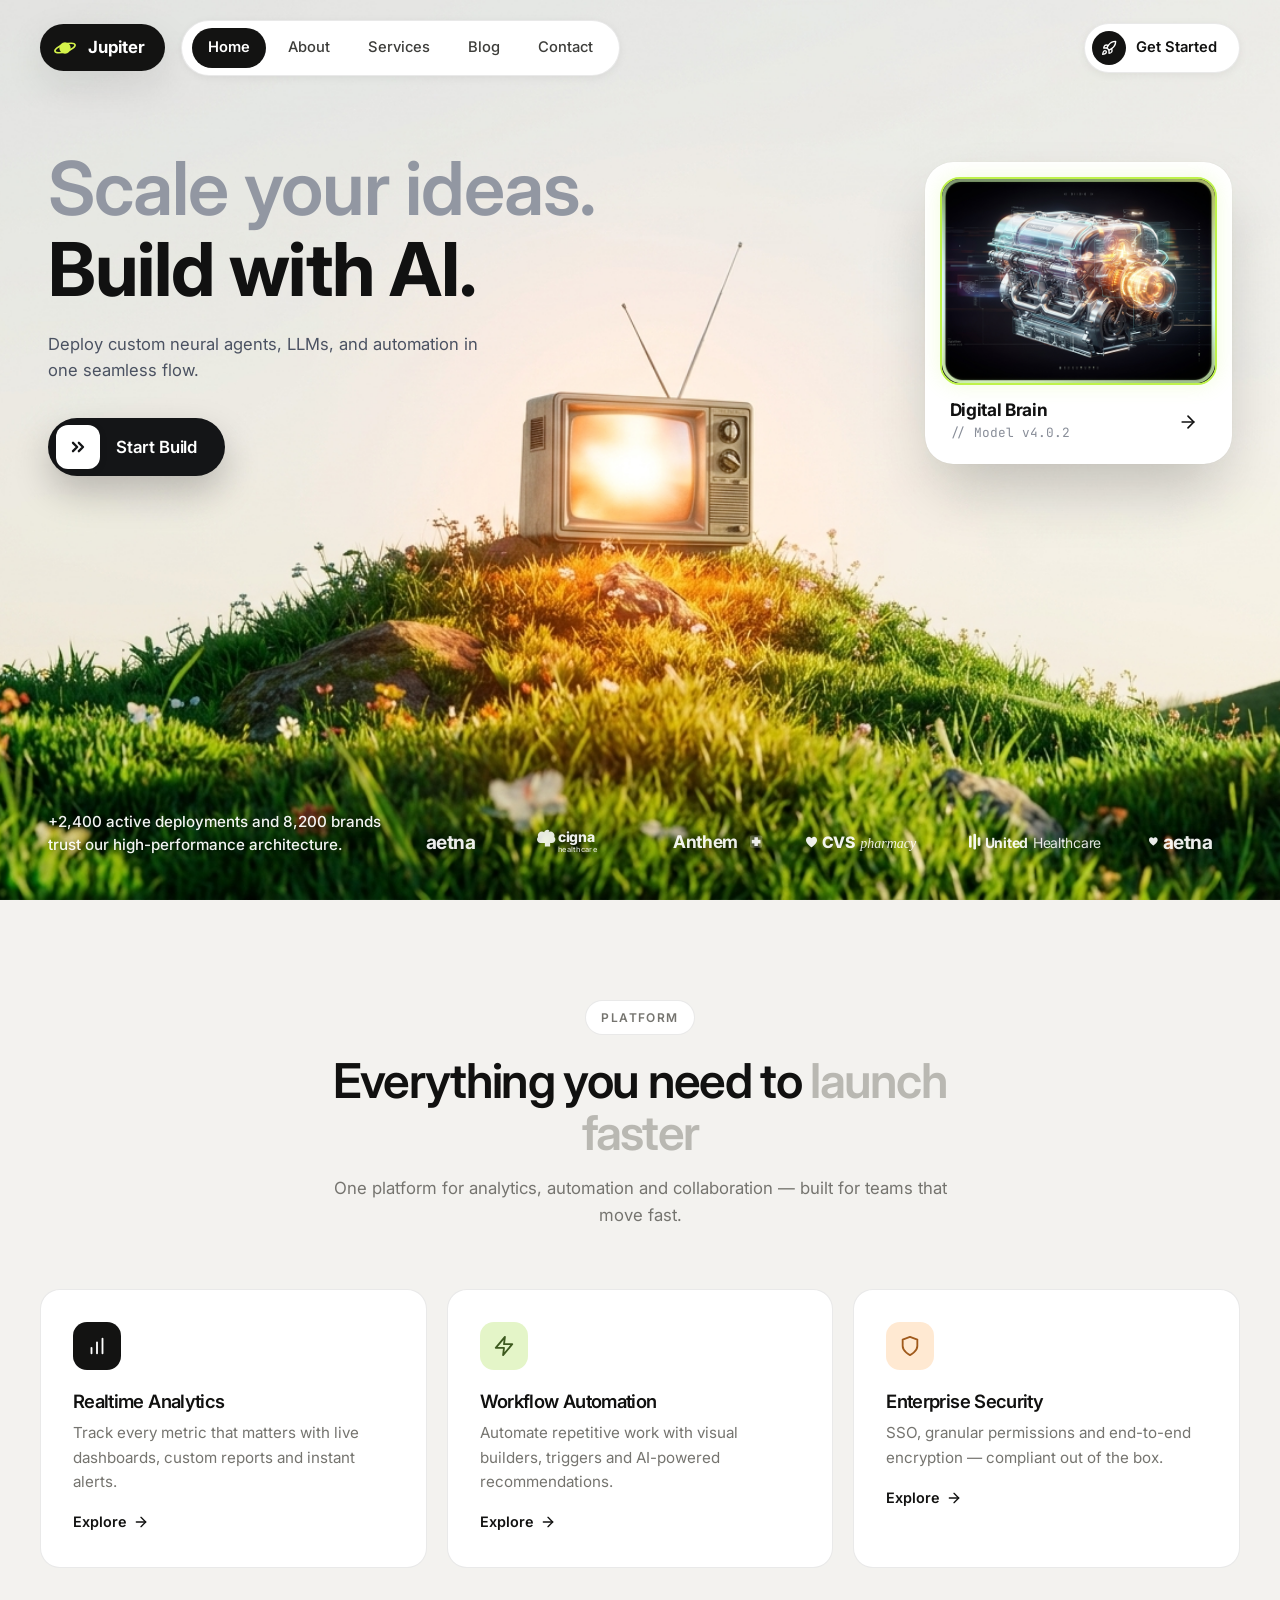
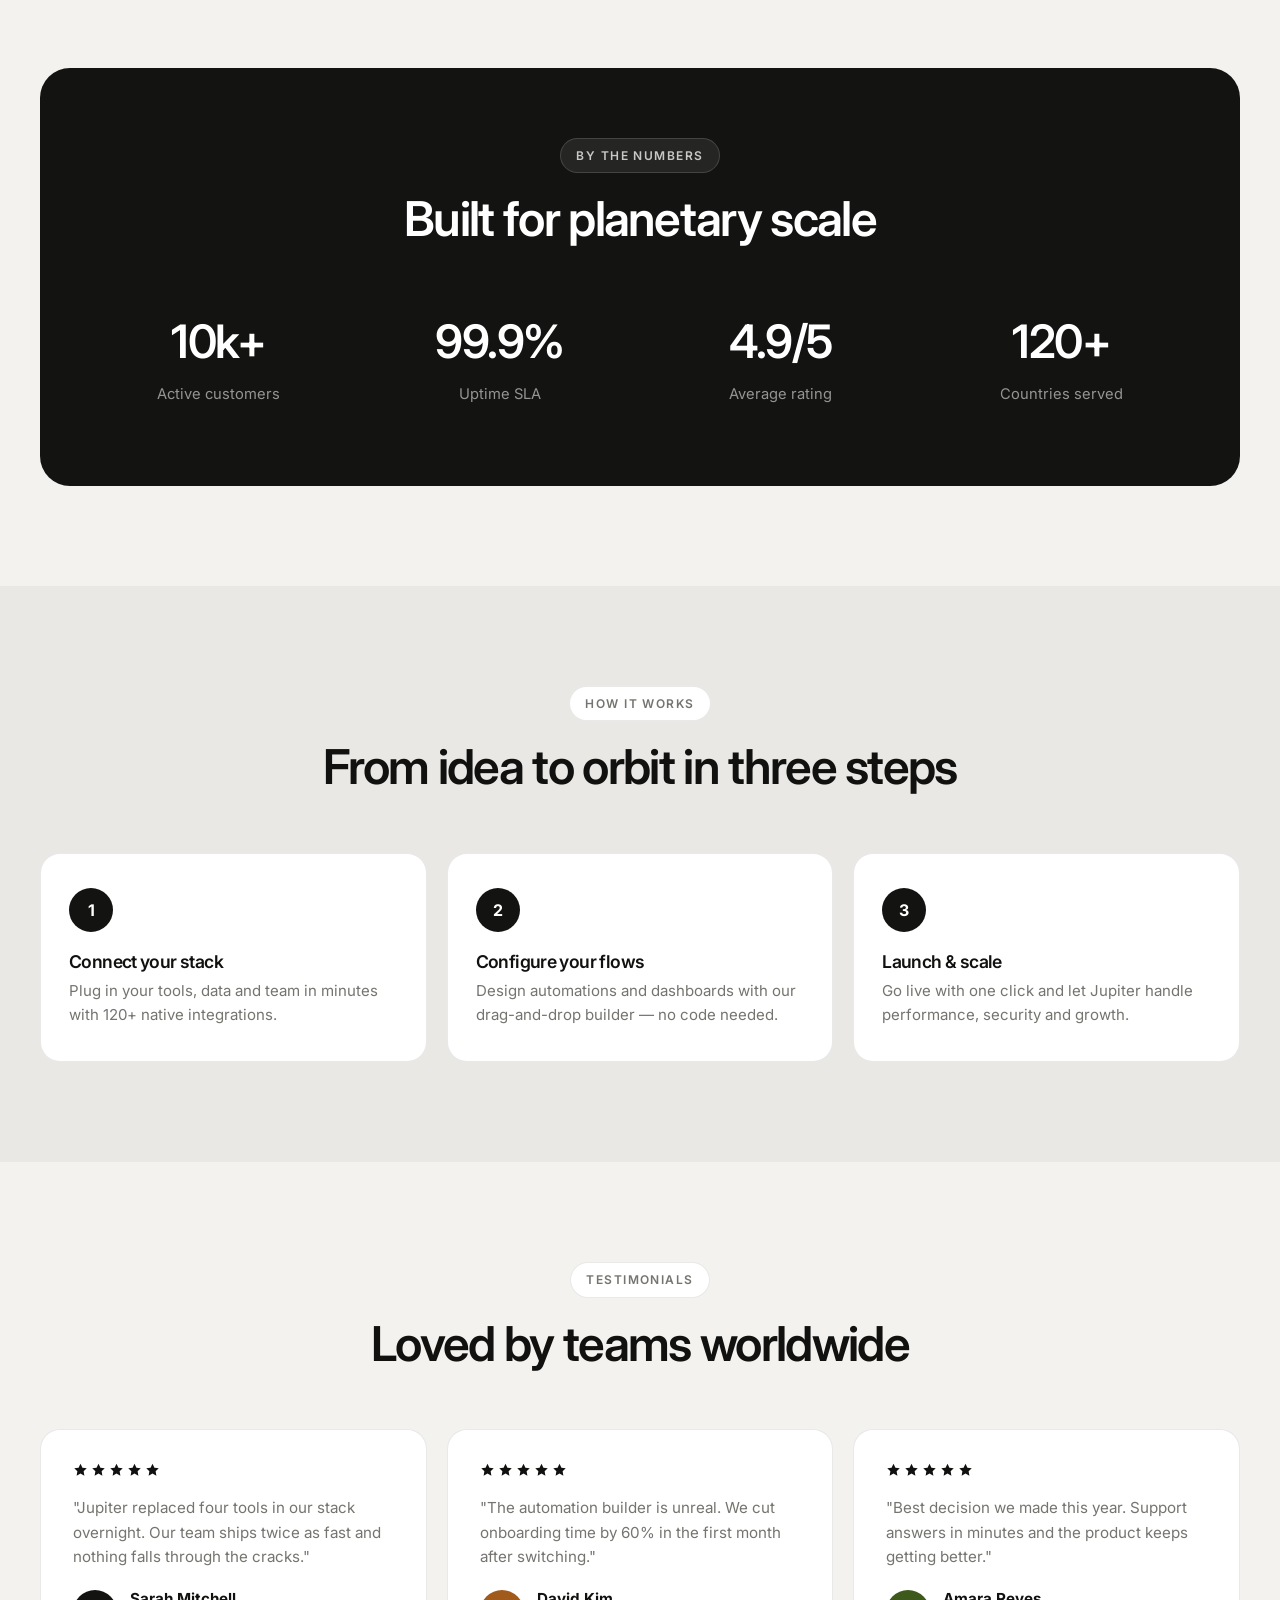
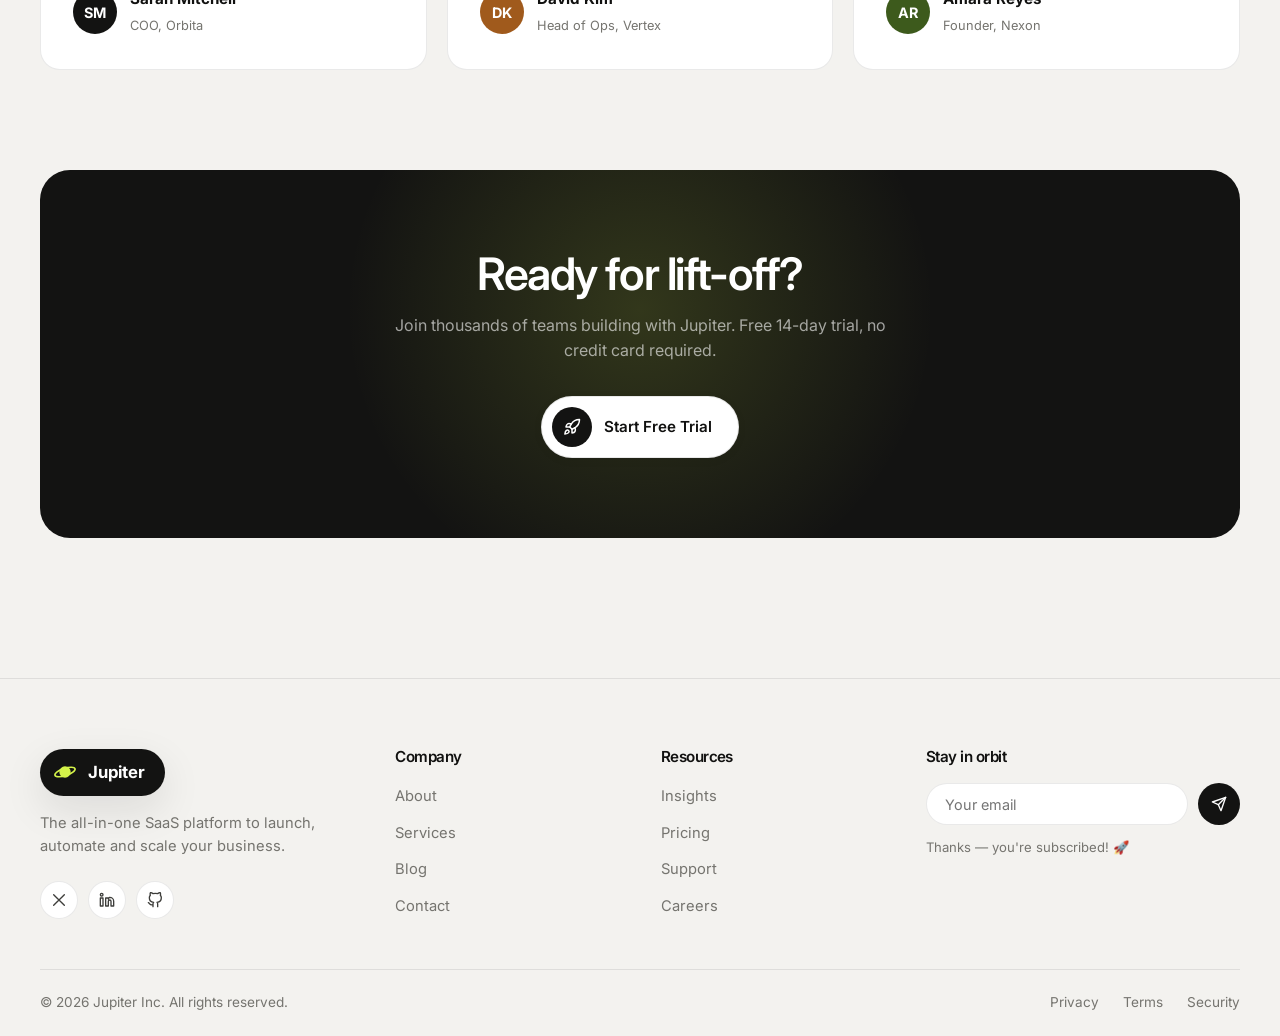
==== commit ee4d8f7e: "Make header uniform across all pages and restore mobile hamburger navigation menu" ====
--- a/index.html
+++ b/index.html
@@ -11,102 +11,145 @@
   <link rel="stylesheet" href="css/styles.css?v=2.5" />
 
   <style id="hero-critical-styles">
-    /* Reset and font setup for the hero viewport */
-    .site-header {
-      position: absolute;
+    /* Global Navigation Bar - Unified Across All Pages */
+    .navbar {
+      position: fixed;
       top: 0;
       left: 0;
       right: 0;
-      z-index: 100;
-      padding: 28px 48px;
-      box-sizing: border-box;
-    }
-    .header-wrap {
-      max-width: 1360px;
-      margin: 0 auto;
-      display: flex;
-      align-items: center;
-      justify-content: space-between;
-      width: 100%;
-    }
-    .header-left {
+      z-index: 1000;
+      padding: 20px 0;
+      transition: padding 0.3s ease, background 0.3s ease, box-shadow 0.3s ease;
+    }
+    .navbar.scrolled {
+      padding: 12px 0;
+      background: rgba(243, 242, 239, 0.92);
+      backdrop-filter: blur(14px);
+      -webkit-backdrop-filter: blur(14px);
+      box-shadow: 0 4px 20px rgba(0, 0, 0, 0.06);
+    }
+    .nav-inner {
+      width: min(1200px, 94%);
+      margin-inline: auto;
       display: flex;
       align-items: center;
       gap: 16px;
     }
-    .brand-stadium {
+    .brand {
       display: inline-flex;
       align-items: center;
-      line-height: 0;
+      gap: 10px;
+      font-weight: 700;
+      font-size: 1.05rem;
+      background: #131312;
+      color: #ffffff;
+      padding: 10px 20px 10px 12px;
+      border-radius: 999px;
+      box-shadow: 0 14px 40px rgba(17, 17, 16, 0.1);
       text-decoration: none;
-      transition: transform 0.2s ease, opacity 0.2s ease;
-    }
-    .brand-stadium:hover {
-      transform: scale(1.04);
-      opacity: 0.85;
-    }
-    .nav-capsule {
-      display: flex;
-      align-items: center;
+      flex-shrink: 0;
+    }
+    .brand-logo {
+      width: 26px;
+      height: 26px;
+      display: block;
+    }
+    .nav-pill {
+      display: flex;
+      align-items: center;
+      gap: 6px;
       background: #ffffff;
-      border-radius: 9999px;
-      padding: 5px 8px;
-      box-shadow: 0 4px 20px rgba(0, 0, 0, 0.05), 0 1px 3px rgba(0, 0, 0, 0.03);
-      border: 1px solid rgba(0, 0, 0, 0.04);
-    }
-    .nav-capsule a {
-      color: #4b5262;
-      font-size: 14px;
+      border: 1px solid rgba(17, 17, 16, 0.09);
+      border-radius: 999px;
+      padding: 7px 10px;
+      box-shadow: 0 2px 10px rgba(17, 17, 16, 0.06);
+    }
+    .nav-pill a {
+      font-size: 0.92rem;
       font-weight: 500;
-      padding: 7px 18px;
-      border-radius: 9999px;
+      color: #3d3d3a;
+      padding: 8px 16px;
+      border-radius: 999px;
+      transition: background 0.2s ease, color 0.2s ease;
       text-decoration: none;
-      transition: color 0.15s ease, background 0.15s ease;
       white-space: nowrap;
-      display: inline-block;
-    }
-    .nav-capsule a:hover {
-      color: #111111;
-      background: rgba(0, 0, 0, 0.04);
-    }
-
-    .header-right {
-      display: flex;
-      align-items: center;
-    }
-    .hire-capsule {
+    }
+    .nav-pill a:hover {
+      background: #e9e8e4;
+      color: #111110;
+    }
+    .nav-pill a.active {
+      background: #131312;
+      color: #ffffff;
+    }
+    .nav-cta {
+      margin-left: auto;
       display: inline-flex;
       align-items: center;
       gap: 10px;
       background: #ffffff;
-      color: #111111;
-      border-radius: 9999px;
-      padding: 6px 18px 6px 7px;
-      box-shadow: 0 4px 20px rgba(0, 0, 0, 0.05), 0 1px 3px rgba(0, 0, 0, 0.03);
-      border: 1px solid rgba(0, 0, 0, 0.04);
+      border: 1px solid rgba(17, 17, 16, 0.09);
+      border-radius: 999px;
+      padding: 7px 22px 7px 7px;
+      font-weight: 600;
+      font-size: 0.92rem;
+      color: #111110;
+      box-shadow: 0 2px 10px rgba(17, 17, 16, 0.06);
+      transition: transform 0.2s ease, box-shadow 0.2s ease;
       text-decoration: none;
-      font-size: 14px;
-      font-weight: 600;
-      transition: transform 0.2s ease, box-shadow 0.2s ease;
-    }
-    .hire-capsule:hover {
+      white-space: nowrap;
+    }
+    .nav-cta:hover {
       transform: translateY(-2px);
-      box-shadow: 0 8px 24px rgba(0, 0, 0, 0.08);
-    }
-    .hire-icon {
-      width: 28px;
-      height: 28px;
-      background: #111111;
+      box-shadow: 0 14px 40px rgba(17, 17, 16, 0.1);
+    }
+    .nav-cta .btn-ico {
+      width: 34px;
+      height: 34px;
+      border-radius: 999px;
+      background: #131312;
       color: #ffffff;
-      border-radius: 7px;
       display: grid;
       place-items: center;
       flex-shrink: 0;
     }
-    .hire-text {
-      font-size: 14px;
-      font-weight: 600;
-      color: #111111;
+    .nav-cta svg {
+      width: 16px;
+      height: 16px;
+    }
+    .nav-toggle {
+      display: none;
+      margin-left: auto;
+      flex-direction: column;
+      justify-content: center;
+      align-items: center;
+      gap: 5px;
+      background: #ffffff;
+      border: 1px solid rgba(17, 17, 16, 0.12);
+      border-radius: 999px;
+      width: 44px;
+      height: 44px;
+      padding: 0;
+      box-shadow: 0 2px 10px rgba(17, 17, 16, 0.08);
+      cursor: pointer;
+      z-index: 1001;
+    }
+    .nav-toggle span {
+      width: 20px;
+      height: 2px;
+      border-radius: 2px;
+      background: #111110;
+      transition: transform 0.3s ease, opacity 0.3s ease;
+      display: block;
+    }
+    .nav-toggle.open span:nth-child(1) {
+      transform: translateY(7px) rotate(45deg);
+    }
+    .nav-toggle.open span:nth-child(2) {
+      opacity: 0;
+    }
+    .nav-toggle.open span:nth-child(3) {
+      transform: translateY(-7px) rotate(-45deg);
     }
 
     /* Hero Viewport */
@@ -127,8 +170,6 @@
       overflow: hidden;
       box-sizing: border-box;
     }
-
-    /* Ambient glow on TV screen */
     .tv-ambient-pulse {
       position: absolute;
       left: 50%;
@@ -146,11 +187,10 @@
       0%, 100% { opacity: 0.85; transform: translate(-50%, -46%) scale(1); }
       50% { opacity: 0.55; transform: translate(-50%, -46%) scale(0.95); }
     }
-
     .hero-stage-content {
       position: relative;
       z-index: 10;
-      max-width: 1360px;
+      max-width: 1200px;
       width: 100%;
       margin: 0 auto;
       display: flex;
@@ -158,7 +198,6 @@
       justify-content: space-between;
       flex-grow: 1;
     }
-
     .hero-center-row {
       display: flex;
       align-items: center;
@@ -166,11 +205,9 @@
       gap: 40px;
       padding-top: 20px;
     }
-
     .hero-left-box {
       max-width: 580px;
     }
-
     .hero-main-heading {
       font-family: 'Inter', system-ui, -apple-system, sans-serif;
       letter-spacing: -0.045em;
@@ -179,18 +216,17 @@
     }
     .muted-part {
       display: block;
-      font-size: clamp(3.2rem, 5.8vw, 5.4rem);
+      font-size: clamp(3.2rem, 5.8vw, 5.2rem);
       font-weight: 600;
       color: #9297a2;
     }
     .bold-part {
       display: block;
-      font-size: clamp(3.2rem, 5.8vw, 5.4rem);
+      font-size: clamp(3.2rem, 5.8vw, 5.2rem);
       font-weight: 700;
       color: #111111;
       margin-top: 4px;
     }
-
     .hero-lead-text {
       color: #4b5262;
       font-size: clamp(1.02rem, 1.3vw, 1.15rem);
@@ -199,12 +235,10 @@
       margin: 0 0 34px;
       max-width: 480px;
     }
-
     .hero-btn-row {
       display: flex;
       align-items: center;
     }
-
     .btn-start-build {
       display: inline-flex;
       align-items: center;
@@ -240,8 +274,6 @@
       font-weight: 600;
       letter-spacing: -0.01em;
     }
-
-    /* Floating AI Card */
     .hero-right-box {
       position: relative;
       animation: cardFloatingMotion 7s ease-in-out infinite;
@@ -250,7 +282,6 @@
       0%, 100% { transform: translateY(0); }
       50% { transform: translateY(-10px); }
     }
-
     .ai-floating-card {
       width: clamp(300px, 24vw, 360px);
       background: #ffffff;
@@ -260,7 +291,6 @@
       border: 1px solid rgba(255, 255, 255, 0.8);
       box-sizing: border-box;
     }
-
     .card-thumb-frame {
       position: relative;
       width: 100%;
@@ -277,7 +307,6 @@
       object-fit: cover;
       display: block;
     }
-
     .card-footer-info {
       display: flex;
       align-items: center;
@@ -315,8 +344,6 @@
       transform: translateX(3px);
       background-color: rgba(0, 0, 0, 0.05);
     }
-
-    /* Bottom Bar */
     .hero-footer-bar {
       display: flex;
       align-items: flex-end;
@@ -354,69 +381,137 @@
       transform: translateY(-1px);
     }
 
-    /* Responsive adjustments */
-    @media (max-width: 1024px) {
-      .site-header { padding: 20px 24px; }
-      .hero-viewport { padding: 110px 24px 28px; }
+    /* Mobile & Tablet Phone View Styles */
+    @media (max-width: 860px) {
+      .navbar {
+        padding: 14px 0 !important;
+      }
+      .nav-inner {
+        width: 92% !important;
+      }
+      .nav-cta {
+        display: none !important;
+      }
+      .nav-toggle {
+        display: flex !important;
+      }
+      .nav-pill {
+        position: fixed !important;
+        top: 76px !important;
+        left: 4% !important;
+        right: 4% !important;
+        flex-direction: column !important;
+        align-items: stretch !important;
+        gap: 6px !important;
+        border-radius: 20px !important;
+        padding: 16px !important;
+        background: #ffffff !important;
+        box-shadow: 0 16px 40px rgba(0, 0, 0, 0.16) !important;
+        border: 1px solid rgba(0, 0, 0, 0.08) !important;
+        opacity: 0 !important;
+        transform: translateY(-10px) !important;
+        pointer-events: none !important;
+        transition: opacity 0.25s ease, transform 0.25s ease !important;
+        z-index: 9999 !important;
+        display: flex !important;
+      }
+      .nav-pill.open {
+        opacity: 1 !important;
+        transform: none !important;
+        pointer-events: auto !important;
+      }
+      .nav-pill a {
+        padding: 12px 18px !important;
+        border-radius: 12px !important;
+        font-size: 1.05rem !important;
+        font-weight: 600 !important;
+        color: #1c1c1a !important;
+        text-align: left !important;
+        display: block !important;
+        background: transparent !important;
+      }
+      .nav-pill a:hover {
+        background: #f3f2ef !important;
+      }
+      .nav-pill a.active {
+        background: #131312 !important;
+        color: #ffffff !important;
+      }
+
+      .hero-viewport {
+        padding: 100px 20px 30px !important;
+        min-height: auto !important;
+      }
       .hero-center-row {
-        flex-direction: column;
-        align-items: flex-start;
+        flex-direction: column !important;
+        align-items: flex-start !important;
+        gap: 32px !important;
+      }
+      .hero-left-box {
+        max-width: 100% !important;
+      }
+      .muted-part, .bold-part {
+        font-size: clamp(2.4rem, 8.5vw, 3.8rem) !important;
+      }
+      .hero-lead-text {
+        font-size: 1.02rem !important;
+        margin-bottom: 24px !important;
+      }
+      .br-desktop {
+        display: none !important;
       }
       .hero-right-box {
-        align-self: center;
-        margin-top: 30px;
+        align-self: center !important;
+        width: 100% !important;
+        max-width: 360px !important;
+      }
+      .ai-floating-card {
+        width: 100% !important;
       }
       .hero-footer-bar {
-        flex-direction: column;
-        align-items: flex-start;
-        gap: 24px;
+        flex-direction: column !important;
+        align-items: flex-start !important;
+        gap: 22px !important;
+        padding-top: 44px !important;
       }
       .hero-logos-row {
-        justify-content: flex-start;
-        gap: 24px;
-      }
-    }
-
-    @media (max-width: 768px) {
-      .nav-capsule { display: none; }
-      .br-desktop { display: none; }
+        justify-content: flex-start !important;
+        gap: 20px 28px !important;
+      }
     }
   </style>
 
 </head>
 <body>
-  <!-- ===== Header ===== -->
-  <header class="site-header">
-    <div class="header-wrap">
-      <!-- Left: Brand stadium mark + Navigation pill -->
-      <div class="header-left">
-        <a href="index.html" class="brand-stadium" aria-label="Jupiter Home">
-          <svg width="44" height="26" viewBox="0 0 44 26" fill="none">
-            <rect x="1.5" y="1.5" width="41" height="23" rx="11.5" stroke="#111111" stroke-width="3" />
-            <rect x="12" y="7.5" width="20" height="11" rx="5.5" stroke="#111111" stroke-width="2.5" />
-          </svg>
-        </a>
-
-        <nav class="nav-capsule">
-          <a href="#works">Works</a>
-          <a href="services.html">Services</a>
-          <a href="blog.html">Insights</a>
-          <a href="services.html">Pricing</a>
-          <a href="about.html">Company</a>
-        </nav>
-      </div>
-
-      <!-- Right: Hire Team CTA -->
-      <div class="header-right">
-        <a href="contact.html" class="hire-capsule">
-          <span class="hire-icon">
-            <svg width="14" height="14" viewBox="0 0 24 24" fill="none" stroke="currentColor" stroke-width="2.5" stroke-linecap="round" stroke-linejoin="round">
-              <path d="M15 3h6v6M9 21H3v-6M21 3l-7 7M3 21l7-7"/>
-            </svg>
-          </span>
-          <span class="hire-text">Hire Team</span>
-        </a>
-      </div>
+    <!-- ===== Navbar ===== -->
+  <header class="navbar" id="navbar">
+    <div class="container nav-inner">
+      <a href="index.html" class="brand">
+        <svg class="brand-logo" viewBox="0 0 32 32" fill="none" aria-hidden="true">
+          <circle cx="16" cy="16" r="7" fill="#d5f34a"/>
+          <ellipse cx="16" cy="16" rx="13" ry="4.5" stroke="#d5f34a" stroke-width="2" transform="rotate(-18 16 16)"/>
+        </svg>
+        <span>Jupiter</span>
+      </a>
+
+      <nav class="nav-pill" id="navPill" aria-label="Main navigation">
+        <a href="index.html" class="active">Home</a>
+        <a href="about.html">About</a>
+        <a href="services.html">Services</a>
+        <a href="blog.html">Blog</a>
+        <a href="contact.html">Contact</a>
+      </nav>
+
+      <a href="contact.html" class="nav-cta">
+        <span class="btn-ico">
+          <svg viewBox="0 0 24 24" fill="none" stroke="currentColor" stroke-width="2" stroke-linecap="round" stroke-linejoin="round"><path d="M4.5 16.5c-1.5 1.26-2 5-2 5s3.74-.5 5-2c.71-.84.7-2.13-.09-2.91a2.18 2.18 0 0 0-2.91-.09z"/><path d="M12 15l-3-3a22 22 0 0 1 2-3.95A12.88 12.88 0 0 1 22 2c0 2.72-.78 7.5-6 11a22.35 22.35 0 0 1-4 2z"/><path d="M9 12H4s.55-3.03 2-4c1.62-1.08 5 0 5 0"/><path d="M12 15v5s3.03-.55 4-2c1.08-1.62 0-5 0-5"/></svg>
+        </span>
+        Get Started
+      </a>
+
+      <button class="nav-toggle" id="navToggle" aria-label="Toggle navigation">
+        <span></span><span></span><span></span>
+      </button>
     </div>
   </header>
 
--- a/css/styles.css
+++ b/css/styles.css
@@ -1369,3 +1369,56 @@
     display: none;
   }
 }
+
+
+/* Mobile Navigation Drawer */
+@media (max-width: 860px) {
+  .nav-toggle {
+    display: flex !important;
+    margin-left: auto !important;
+  }
+  .nav-cta {
+    display: none !important;
+  }
+  .nav-pill {
+    position: fixed !important;
+    top: 76px !important;
+    left: 4% !important;
+    right: 4% !important;
+    flex-direction: column !important;
+    align-items: stretch !important;
+    gap: 6px !important;
+    border-radius: 20px !important;
+    padding: 16px !important;
+    background: #ffffff !important;
+    box-shadow: 0 16px 40px rgba(0, 0, 0, 0.16) !important;
+    border: 1px solid rgba(0, 0, 0, 0.08) !important;
+    opacity: 0 !important;
+    transform: translateY(-10px) !important;
+    pointer-events: none !important;
+    transition: opacity 0.25s ease, transform 0.25s ease !important;
+    z-index: 9999 !important;
+    display: flex !important;
+  }
+  .nav-pill.open {
+    opacity: 1 !important;
+    transform: none !important;
+    pointer-events: auto !important;
+  }
+  .nav-pill a {
+    padding: 12px 18px !important;
+    border-radius: 12px !important;
+    font-size: 1.05rem !important;
+    font-weight: 600 !important;
+    color: #1c1c1a !important;
+    text-align: left !important;
+    display: block !important;
+  }
+  .nav-pill a:hover {
+    background: #f3f2ef !important;
+  }
+  .nav-pill a.active {
+    background: #131312 !important;
+    color: #ffffff !important;
+  }
+}
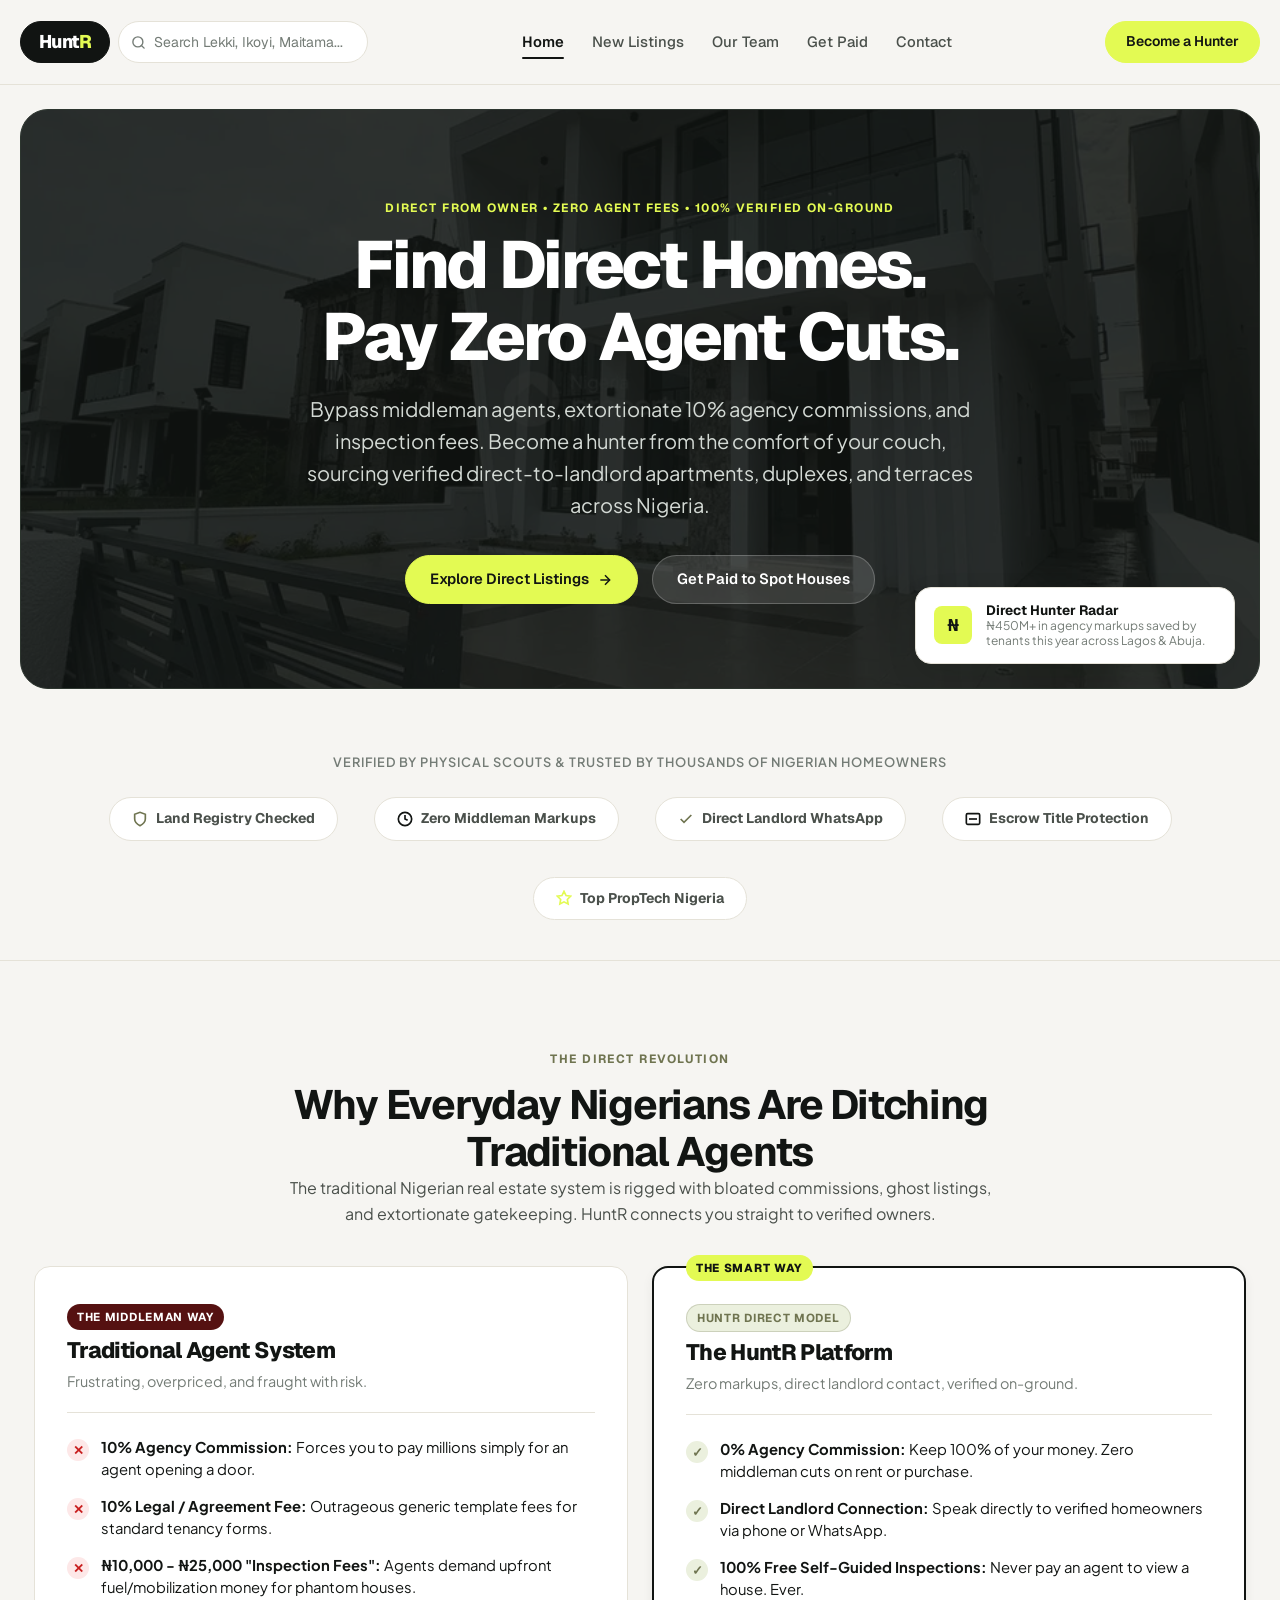
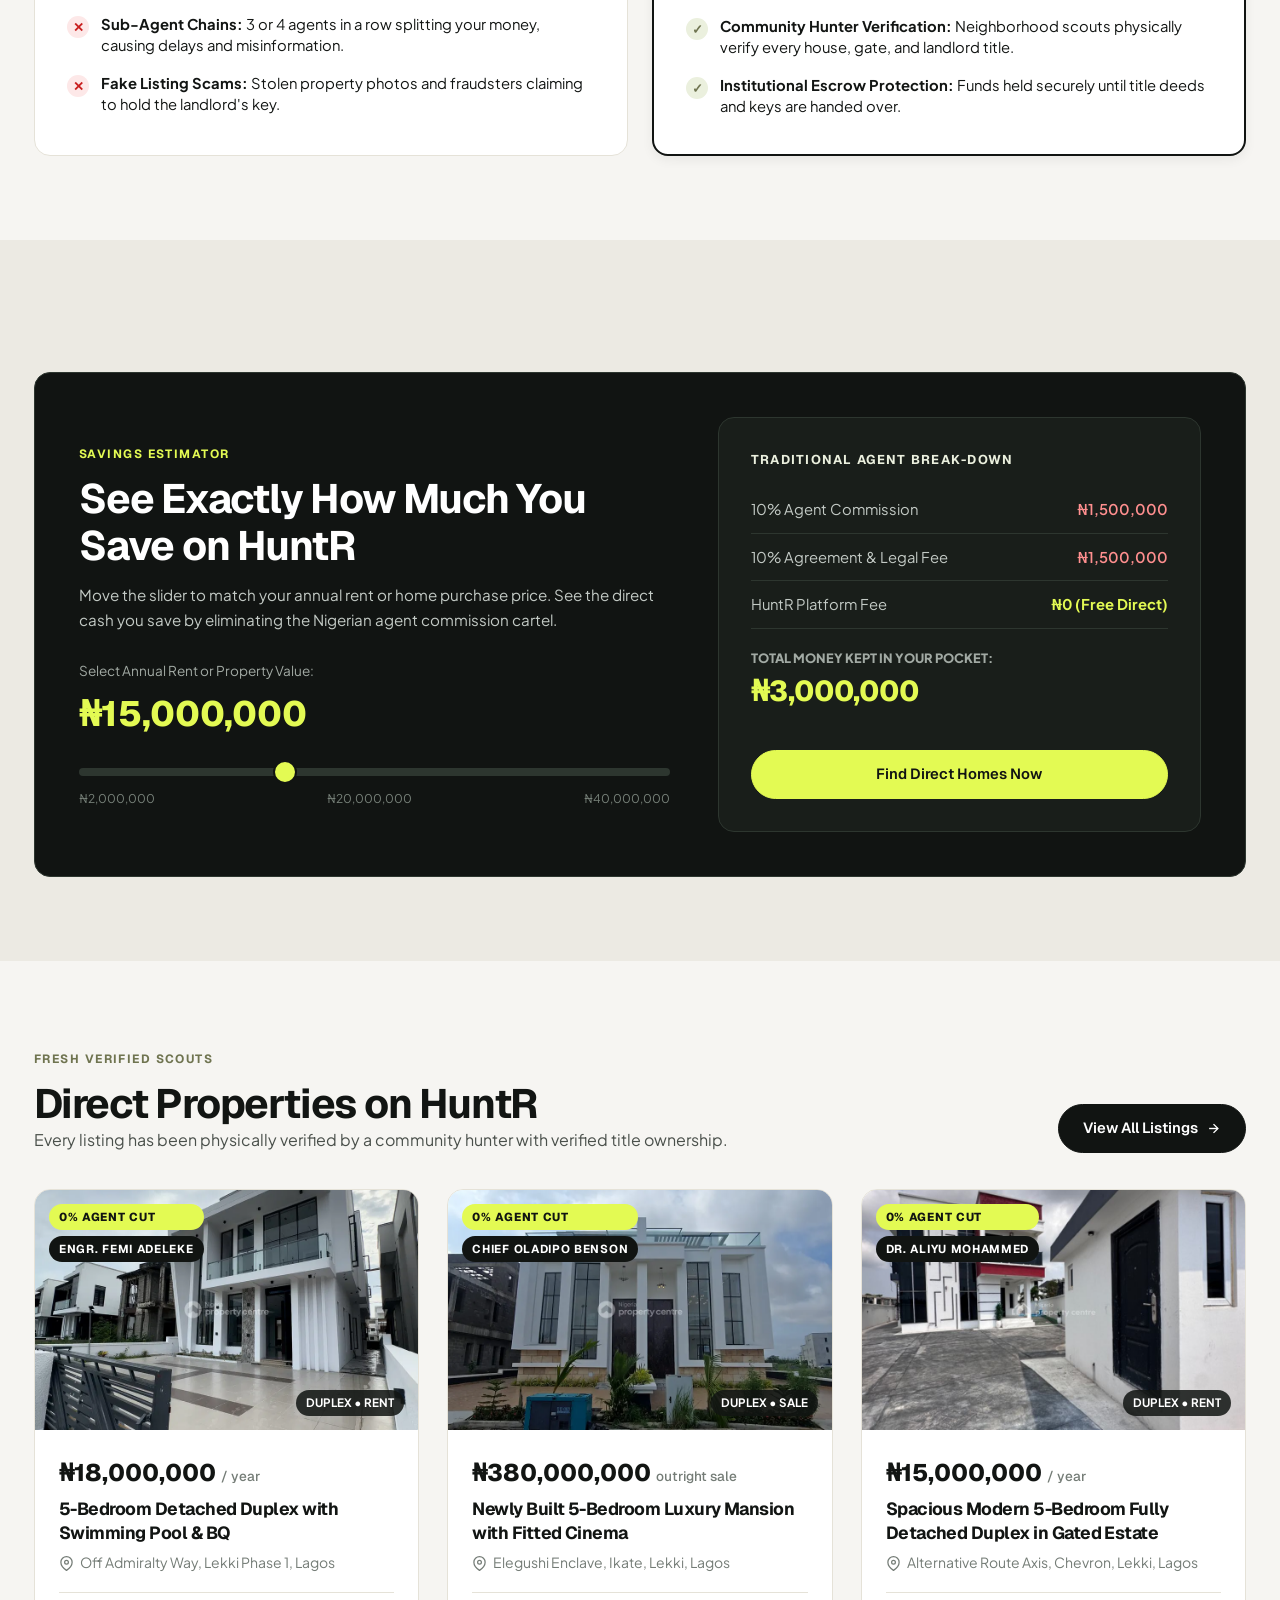
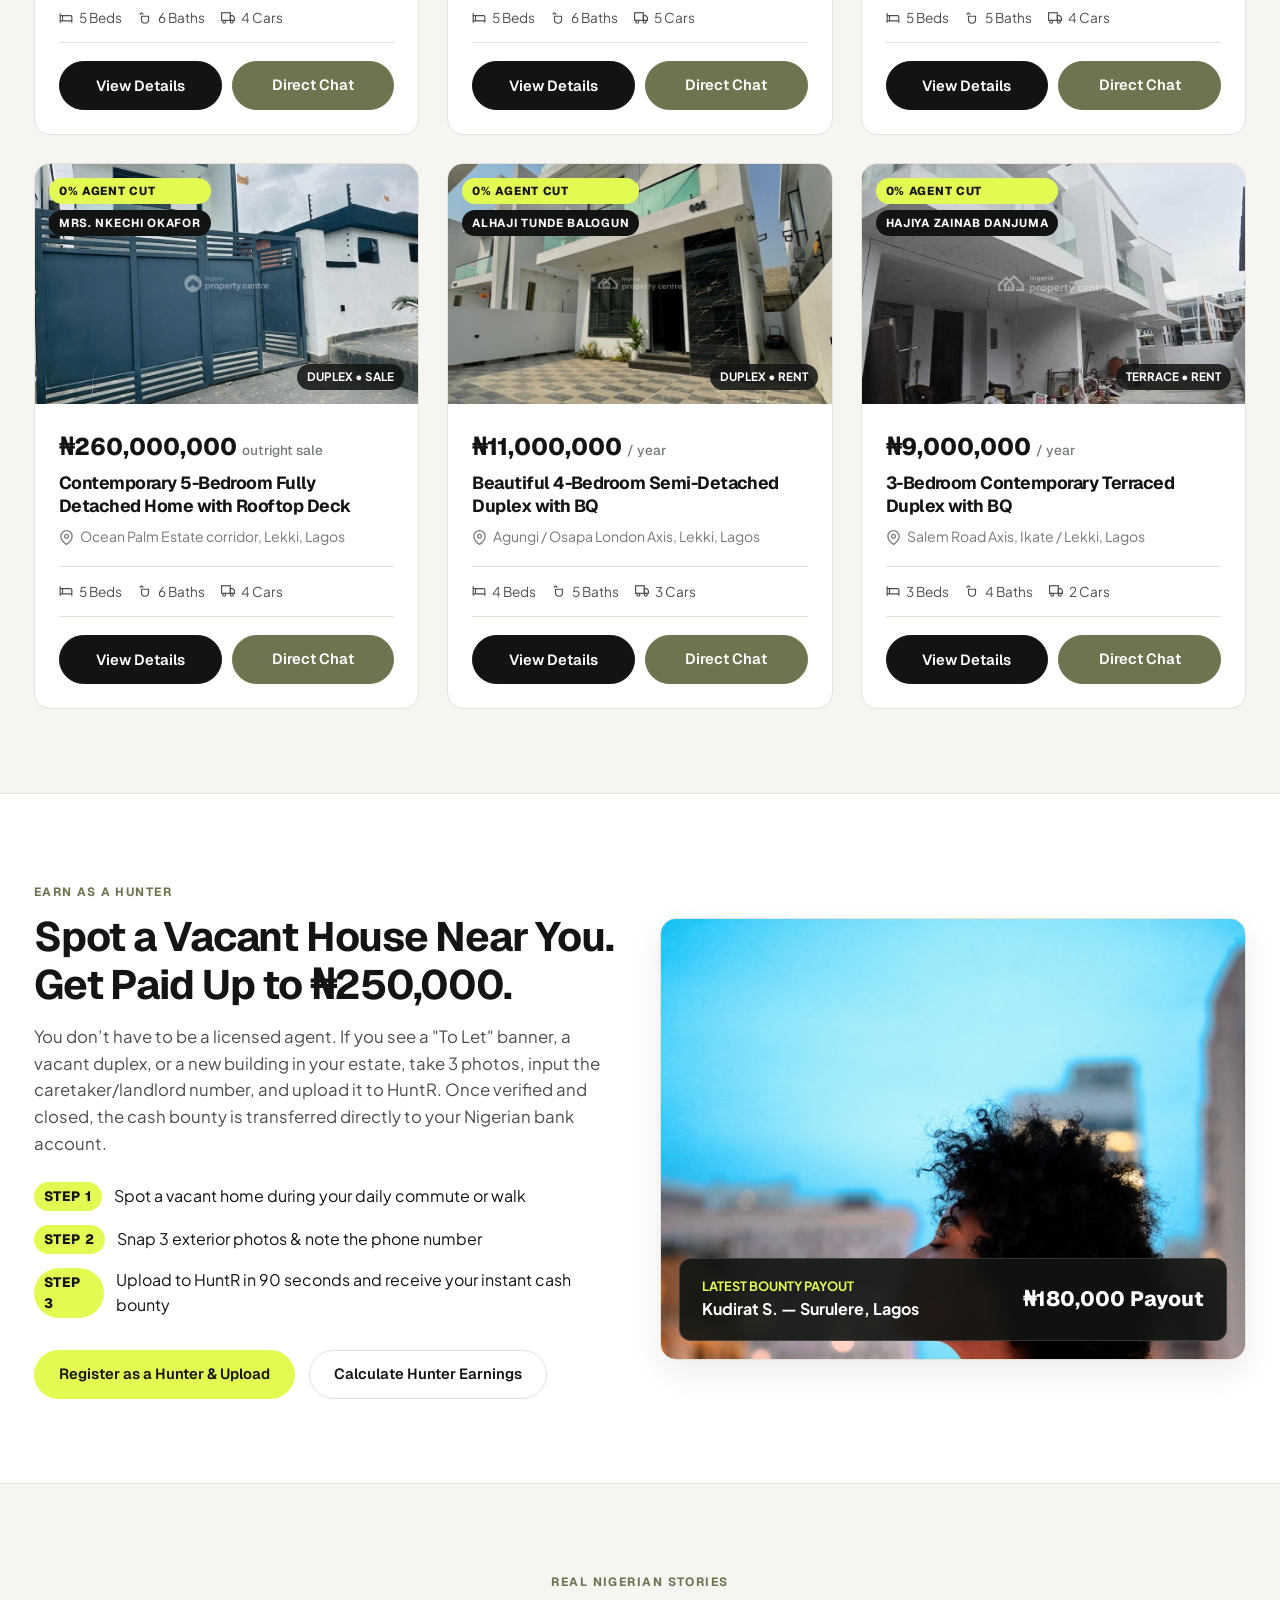
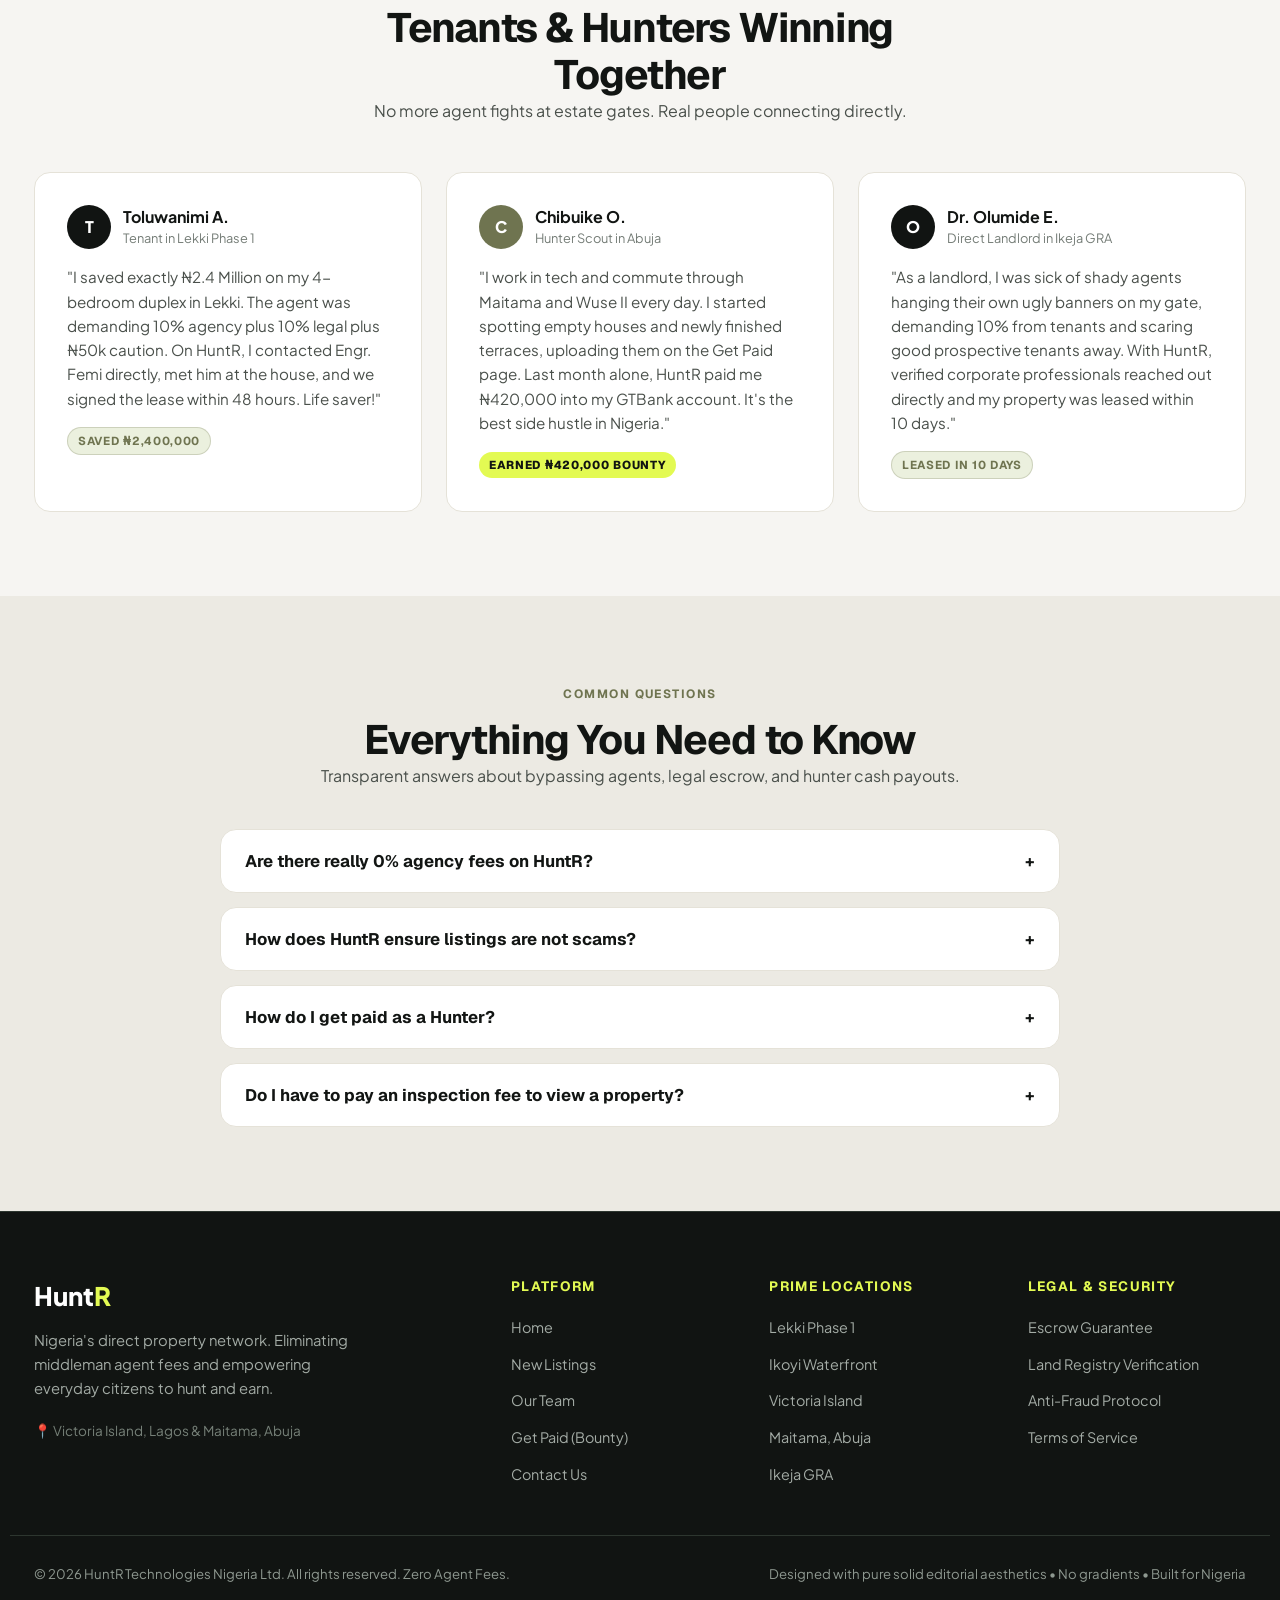
==== commit b9d97c6a: "feat(huntr): real estate platform with real Lekki houses and Nigerian team" ====
--- a/index.html
+++ b/index.html
@@ -1,840 +1,539 @@
-<!DOCTYPE html>
-<html lang="en">
-<head>
-  <meta charset="UTF-8" />
-  <meta name="viewport" content="width=device-width, initial-scale=1.0" />
-  <title>Scale your ideas. Build with AI.</title>
-  <meta name="description" content="Jupiter is the all-in-one SaaS platform to launch, automate and scale your business." />
-  <link rel="preconnect" href="https://fonts.googleapis.com" />
-  <link rel="preconnect" href="https://fonts.gstatic.com" crossorigin />
-  <link href="https://fonts.googleapis.com/css2?family=Inter:wght@400;500;600;700;800&family=JetBrains+Mono:wght@400;500&display=swap" rel="stylesheet" />
-  <link rel="stylesheet" href="css/styles.css?v=2.5" />
-
-  <style id="hero-critical-styles">
-    /* Global Navigation Bar - Unified Across All Pages */
-    .navbar {
-      position: fixed;
-      top: 0;
-      left: 0;
-      right: 0;
-      z-index: 1000;
-      padding: 20px 0;
-      transition: padding 0.3s ease, background 0.3s ease, box-shadow 0.3s ease;
-    }
-    .navbar.scrolled {
-      padding: 12px 0;
-      background: rgba(243, 242, 239, 0.92);
-      backdrop-filter: blur(14px);
-      -webkit-backdrop-filter: blur(14px);
-      box-shadow: 0 4px 20px rgba(0, 0, 0, 0.06);
-    }
-    .nav-inner {
-      width: min(1200px, 94%);
-      margin-inline: auto;
-      display: flex;
-      align-items: center;
-      gap: 16px;
-    }
-    .brand {
-      display: inline-flex;
-      align-items: center;
-      gap: 10px;
-      font-weight: 700;
-      font-size: 1.05rem;
-      background: #131312;
-      color: #ffffff;
-      padding: 10px 20px 10px 12px;
-      border-radius: 999px;
-      box-shadow: 0 14px 40px rgba(17, 17, 16, 0.1);
-      text-decoration: none;
-      flex-shrink: 0;
-    }
-    .brand-logo {
-      width: 26px;
-      height: 26px;
-      display: block;
-    }
-    .nav-pill {
-      display: flex;
-      align-items: center;
-      gap: 6px;
-      background: #ffffff;
-      border: 1px solid rgba(17, 17, 16, 0.09);
-      border-radius: 999px;
-      padding: 7px 10px;
-      box-shadow: 0 2px 10px rgba(17, 17, 16, 0.06);
-    }
-    .nav-pill a {
-      font-size: 0.92rem;
-      font-weight: 500;
-      color: #3d3d3a;
-      padding: 8px 16px;
-      border-radius: 999px;
-      transition: background 0.2s ease, color 0.2s ease;
-      text-decoration: none;
-      white-space: nowrap;
-    }
-    .nav-pill a:hover {
-      background: #e9e8e4;
-      color: #111110;
-    }
-    .nav-pill a.active {
-      background: #131312;
-      color: #ffffff;
-    }
-    .nav-cta {
-      margin-left: auto;
-      display: inline-flex;
-      align-items: center;
-      gap: 10px;
-      background: #ffffff;
-      border: 1px solid rgba(17, 17, 16, 0.09);
-      border-radius: 999px;
-      padding: 7px 22px 7px 7px;
-      font-weight: 600;
-      font-size: 0.92rem;
-      color: #111110;
-      box-shadow: 0 2px 10px rgba(17, 17, 16, 0.06);
-      transition: transform 0.2s ease, box-shadow 0.2s ease;
-      text-decoration: none;
-      white-space: nowrap;
-    }
-    .nav-cta:hover {
-      transform: translateY(-2px);
-      box-shadow: 0 14px 40px rgba(17, 17, 16, 0.1);
-    }
-    .nav-cta .btn-ico {
-      width: 34px;
-      height: 34px;
-      border-radius: 999px;
-      background: #131312;
-      color: #ffffff;
-      display: grid;
-      place-items: center;
-      flex-shrink: 0;
-    }
-    .nav-cta svg {
-      width: 16px;
-      height: 16px;
-    }
-    .nav-toggle {
-      display: none;
-      margin-left: auto;
-      flex-direction: column;
-      justify-content: center;
-      align-items: center;
-      gap: 5px;
-      background: #ffffff;
-      border: 1px solid rgba(17, 17, 16, 0.12);
-      border-radius: 999px;
-      width: 44px;
-      height: 44px;
-      padding: 0;
-      box-shadow: 0 2px 10px rgba(17, 17, 16, 0.08);
-      cursor: pointer;
-      z-index: 1001;
-    }
-    .nav-toggle span {
-      width: 20px;
-      height: 2px;
-      border-radius: 2px;
-      background: #111110;
-      transition: transform 0.3s ease, opacity 0.3s ease;
-      display: block;
-    }
-    .nav-toggle.open span:nth-child(1) {
-      transform: translateY(7px) rotate(45deg);
-    }
-    .nav-toggle.open span:nth-child(2) {
-      opacity: 0;
-    }
-    .nav-toggle.open span:nth-child(3) {
-      transform: translateY(-7px) rotate(-45deg);
-    }
-
-    /* Hero Viewport */
-    .hero-viewport {
-      position: relative;
-      width: 100%;
-      min-height: 100vh;
-      min-height: 100dvh;
-      background-color: #f1f1ef;
-      background-image: url('img/hero-landscape.jpg');
-      background-repeat: no-repeat;
-      background-position: center bottom;
-      background-size: cover;
-      display: flex;
-      flex-direction: column;
-      justify-content: space-between;
-      padding: 130px 48px 36px;
-      overflow: hidden;
-      box-sizing: border-box;
-    }
-    .tv-ambient-pulse {
-      position: absolute;
-      left: 50%;
-      top: 50%;
-      transform: translate(-50%, -46%);
-      width: 320px;
-      height: 240px;
-      background: radial-gradient(circle, rgba(255, 185, 80, 0.45) 0%, rgba(255, 140, 50, 0.2) 45%, transparent 75%);
-      filter: blur(35px);
-      mix-blend-mode: screen;
-      pointer-events: none;
-      animation: tvGlowPulse 5s ease-in-out infinite;
-    }
-    @keyframes tvGlowPulse {
-      0%, 100% { opacity: 0.85; transform: translate(-50%, -46%) scale(1); }
-      50% { opacity: 0.55; transform: translate(-50%, -46%) scale(0.95); }
-    }
-    .hero-stage-content {
-      position: relative;
-      z-index: 10;
-      max-width: 1200px;
-      width: 100%;
-      margin: 0 auto;
-      display: flex;
-      flex-direction: column;
-      justify-content: space-between;
-      flex-grow: 1;
-    }
-    .hero-center-row {
-      display: flex;
-      align-items: center;
-      justify-content: space-between;
-      gap: 40px;
-      padding-top: 20px;
-    }
-    .hero-left-box {
-      max-width: 580px;
-    }
-    .hero-main-heading {
-      font-family: 'Inter', system-ui, -apple-system, sans-serif;
-      letter-spacing: -0.045em;
-      line-height: 1.04;
-      margin: 0 0 24px;
-    }
-    .muted-part {
-      display: block;
-      font-size: clamp(3.2rem, 5.8vw, 5.2rem);
-      font-weight: 600;
-      color: #9297a2;
-    }
-    .bold-part {
-      display: block;
-      font-size: clamp(3.2rem, 5.8vw, 5.2rem);
-      font-weight: 700;
-      color: #111111;
-      margin-top: 4px;
-    }
-    .hero-lead-text {
-      color: #4b5262;
-      font-size: clamp(1.02rem, 1.3vw, 1.15rem);
-      line-height: 1.55;
-      font-weight: 400;
-      margin: 0 0 34px;
-      max-width: 480px;
-    }
-    .hero-btn-row {
-      display: flex;
-      align-items: center;
-    }
-    .btn-start-build {
-      display: inline-flex;
-      align-items: center;
-      gap: 16px;
-      background: #141517;
-      color: #ffffff;
-      border-radius: 9999px;
-      padding: 7px 28px 7px 8px;
-      box-shadow: 0 16px 36px rgba(0, 0, 0, 0.22);
-      transition: transform 0.22s cubic-bezier(0.16, 1, 0.3, 1), box-shadow 0.22s ease;
-      text-decoration: none;
-    }
-    .btn-start-build:hover {
-      transform: translateY(-2px);
-      box-shadow: 0 20px 42px rgba(0, 0, 0, 0.3);
-    }
-    .btn-badge {
-      width: 44px;
-      height: 44px;
-      background: #ffffff;
-      color: #141517;
-      border-radius: 12px;
-      display: grid;
-      place-items: center;
-      box-shadow: 0 2px 8px rgba(0, 0, 0, 0.08);
-      transition: transform 0.2s ease;
-    }
-    .btn-start-build:hover .btn-badge {
-      transform: scale(1.05);
-    }
-    .btn-text {
-      font-size: 1.05rem;
-      font-weight: 600;
-      letter-spacing: -0.01em;
-    }
-    .hero-right-box {
-      position: relative;
-      animation: cardFloatingMotion 7s ease-in-out infinite;
-    }
-    @keyframes cardFloatingMotion {
-      0%, 100% { transform: translateY(0); }
-      50% { transform: translateY(-10px); }
-    }
-    .ai-floating-card {
-      width: clamp(300px, 24vw, 360px);
-      background: #ffffff;
-      border-radius: 28px;
-      padding: 14px 14px 12px;
-      box-shadow: 0 32px 64px -12px rgba(0, 0, 0, 0.22), 0 0 1px rgba(0, 0, 0, 0.1);
-      border: 1px solid rgba(255, 255, 255, 0.8);
-      box-sizing: border-box;
-    }
-    .card-thumb-frame {
-      position: relative;
-      width: 100%;
-      aspect-ratio: 4 / 3;
-      border-radius: 20px;
-      overflow: hidden;
-      background: #090a0d;
-      border: 2px solid #bef24a;
-      box-shadow: 0 0 20px rgba(190, 242, 74, 0.2);
-    }
-    .card-thumb-img {
-      width: 100%;
-      height: 100%;
-      object-fit: cover;
-      display: block;
-    }
-    .card-footer-info {
-      display: flex;
-      align-items: center;
-      justify-content: space-between;
-      padding: 16px 10px 8px;
-    }
-    .card-text-col {
-      display: flex;
-      flex-direction: column;
-    }
-    .card-title {
-      font-size: 1.08rem;
-      font-weight: 700;
-      color: #111111;
-      margin: 0;
-      letter-spacing: -0.02em;
-    }
-    .card-ver {
-      font-family: 'JetBrains Mono', monospace;
-      font-size: 0.8rem;
-      color: #888d98;
-      margin-top: 3px;
-    }
-    .card-arrow-btn {
-      width: 38px;
-      height: 38px;
-      border-radius: 50%;
-      display: grid;
-      place-items: center;
-      color: #111111;
-      transition: transform 0.2s ease, background-color 0.2s ease;
-      text-decoration: none;
-    }
-    .card-arrow-btn:hover {
-      transform: translateX(3px);
-      background-color: rgba(0, 0, 0, 0.05);
-    }
-    .hero-footer-bar {
-      display: flex;
-      align-items: flex-end;
-      justify-content: space-between;
-      gap: 32px;
-      padding-top: 60px;
-      padding-bottom: 8px;
-    }
-    .hero-stat-text {
-      color: #ffffff;
-      font-size: 0.95rem;
-      line-height: 1.48;
-      font-weight: 500;
-      opacity: 0.95;
-      text-shadow: 0 2px 10px rgba(0, 0, 0, 0.7);
-      max-width: 380px;
-      margin: 0;
-    }
-    .hero-logos-row {
-      display: flex;
-      align-items: center;
-      gap: 36px;
-      flex-wrap: wrap;
-      justify-content: flex-end;
-    }
-    .brand-badge {
-      display: inline-flex;
-      align-items: center;
-      opacity: 0.92;
-      filter: drop-shadow(0 2px 8px rgba(0, 0, 0, 0.6));
-      transition: opacity 0.2s ease, transform 0.2s ease;
-    }
-    .brand-badge:hover {
-      opacity: 1;
-      transform: translateY(-1px);
-    }
-
-    /* Mobile & Tablet Phone View Styles */
-    @media (max-width: 860px) {
-      .navbar {
-        padding: 14px 0 !important;
-      }
-      .nav-inner {
-        width: 92% !important;
-      }
-      .nav-cta {
-        display: none !important;
-      }
-      .nav-toggle {
-        display: flex !important;
-      }
-      .nav-pill {
-        position: fixed !important;
-        top: 76px !important;
-        left: 4% !important;
-        right: 4% !important;
-        flex-direction: column !important;
-        align-items: stretch !important;
-        gap: 6px !important;
-        border-radius: 20px !important;
-        padding: 16px !important;
-        background: #ffffff !important;
-        box-shadow: 0 16px 40px rgba(0, 0, 0, 0.16) !important;
-        border: 1px solid rgba(0, 0, 0, 0.08) !important;
-        opacity: 0 !important;
-        transform: translateY(-10px) !important;
-        pointer-events: none !important;
-        transition: opacity 0.25s ease, transform 0.25s ease !important;
-        z-index: 9999 !important;
-        display: flex !important;
-      }
-      .nav-pill.open {
-        opacity: 1 !important;
-        transform: none !important;
-        pointer-events: auto !important;
-      }
-      .nav-pill a {
-        padding: 12px 18px !important;
-        border-radius: 12px !important;
-        font-size: 1.05rem !important;
-        font-weight: 600 !important;
-        color: #1c1c1a !important;
-        text-align: left !important;
-        display: block !important;
-        background: transparent !important;
-      }
-      .nav-pill a:hover {
-        background: #f3f2ef !important;
-      }
-      .nav-pill a.active {
-        background: #131312 !important;
-        color: #ffffff !important;
-      }
-
-      .hero-viewport {
-        padding: 100px 20px 30px !important;
-        min-height: auto !important;
-      }
-      .hero-center-row {
-        flex-direction: column !important;
-        align-items: flex-start !important;
-        gap: 32px !important;
-      }
-      .hero-left-box {
-        max-width: 100% !important;
-      }
-      .muted-part, .bold-part {
-        font-size: clamp(2.4rem, 8.5vw, 3.8rem) !important;
-      }
-      .hero-lead-text {
-        font-size: 1.02rem !important;
-        margin-bottom: 24px !important;
-      }
-      .br-desktop {
-        display: none !important;
-      }
-      .hero-right-box {
-        align-self: center !important;
-        width: 100% !important;
-        max-width: 360px !important;
-      }
-      .ai-floating-card {
-        width: 100% !important;
-      }
-      .hero-footer-bar {
-        flex-direction: column !important;
-        align-items: flex-start !important;
-        gap: 22px !important;
-        padding-top: 44px !important;
-      }
-      .hero-logos-row {
-        justify-content: flex-start !important;
-        gap: 20px 28px !important;
-      }
-    }
-  </style>
-
-</head>
-<body>
-    <!-- ===== Navbar ===== -->
-  <header class="navbar" id="navbar">
-    <div class="container nav-inner">
-      <a href="index.html" class="brand">
-        <svg class="brand-logo" viewBox="0 0 32 32" fill="none" aria-hidden="true">
-          <circle cx="16" cy="16" r="7" fill="#d5f34a"/>
-          <ellipse cx="16" cy="16" rx="13" ry="4.5" stroke="#d5f34a" stroke-width="2" transform="rotate(-18 16 16)"/>
-        </svg>
-        <span>Jupiter</span>
-      </a>
-
-      <nav class="nav-pill" id="navPill" aria-label="Main navigation">
-        <a href="index.html" class="active">Home</a>
-        <a href="about.html">About</a>
-        <a href="services.html">Services</a>
-        <a href="blog.html">Blog</a>
-        <a href="contact.html">Contact</a>
-      </nav>
-
-      <a href="contact.html" class="nav-cta">
-        <span class="btn-ico">
-          <svg viewBox="0 0 24 24" fill="none" stroke="currentColor" stroke-width="2" stroke-linecap="round" stroke-linejoin="round"><path d="M4.5 16.5c-1.5 1.26-2 5-2 5s3.74-.5 5-2c.71-.84.7-2.13-.09-2.91a2.18 2.18 0 0 0-2.91-.09z"/><path d="M12 15l-3-3a22 22 0 0 1 2-3.95A12.88 12.88 0 0 1 22 2c0 2.72-.78 7.5-6 11a22.35 22.35 0 0 1-4 2z"/><path d="M9 12H4s.55-3.03 2-4c1.62-1.08 5 0 5 0"/><path d="M12 15v5s3.03-.55 4-2c1.08-1.62 0-5 0-5"/></svg>
-        </span>
-        Get Started
-      </a>
-
-      <button class="nav-toggle" id="navToggle" aria-label="Toggle navigation">
-        <span></span><span></span><span></span>
-      </button>
-    </div>
-  </header>
-
-  <!-- ===== Hero Section ===== -->
-  <section class="hero-viewport">
-    <!-- Ambient TV glow -->
-    <div class="tv-ambient-pulse" aria-hidden="true"></div>
-
-    <div class="hero-stage-content">
-      <!-- Main Row -->
-      <div class="hero-center-row">
-        <!-- Left Column -->
-        <div class="hero-left-box">
-          <h1 class="hero-main-heading">
-            <span class="muted-part">Scale your ideas.</span>
-            <span class="bold-part">Build with AI.</span>
-          </h1>
-          <p class="hero-lead-text">
-            Deploy custom neural agents, LLMs, and automation in<br class="br-desktop" /> one seamless flow.
-          </p>
-          <div class="hero-btn-row">
-            <a href="contact.html" class="btn-start-build">
-              <span class="btn-badge">
-                <svg width="20" height="20" viewBox="0 0 24 24" fill="none" stroke="currentColor" stroke-width="2.8" stroke-linecap="round" stroke-linejoin="round">
-                  <polyline points="13 17 18 12 13 7"></polyline>
-                  <polyline points="6 17 11 12 6 7"></polyline>
-                </svg>
-              </span>
-              <span class="btn-text">Start Build</span>
-            </a>
-          </div>
-        </div>
-
-        <!-- Right Floating Card -->
-        <div class="hero-right-box">
-          <aside class="ai-floating-card">
-            <div class="card-thumb-frame">
-              <img src="img/digital-brain.jpg" alt="Digital Brain 3D Neural Engine" class="card-thumb-img" />
-            </div>
-            <div class="card-footer-info">
-              <div class="card-text-col">
-                <h3 class="card-title">Digital Brain</h3>
-                <span class="card-ver">// Model v4.0.2</span>
-              </div>
-              <a href="services.html" class="card-arrow-btn" aria-label="Explore Digital Brain">
-                <svg width="20" height="20" viewBox="0 0 24 24" fill="none" stroke="currentColor" stroke-width="2" stroke-linecap="round" stroke-linejoin="round">
-                  <line x1="5" y1="12" x2="19" y2="12"></line>
-                  <polyline points="12 5 19 12 12 19"></polyline>
-                </svg>
-              </a>
-            </div>
-          </aside>
-        </div>
-      </div>
-
-      <!-- Bottom Bar -->
-      <div class="hero-footer-bar">
-        <div class="hero-stat-text">
-          +2,400 active deployments and 8,200 brands<br />
-          trust our high-performance architecture.
-        </div>
-        <div class="hero-logos-row">
-          <!-- aetna -->
-          <span class="brand-badge" title="aetna">
-            <svg height="21" viewBox="0 0 85 24" fill="currentColor">
-              <text x="0" y="19" font-family="'Inter', sans-serif" font-weight="700" font-size="22" letter-spacing="-0.03em" fill="#ffffff">aetna</text>
-            </svg>
-          </span>
-          <!-- cigna healthcare -->
-          <span class="brand-badge" title="cigna healthcare">
-            <svg height="28" viewBox="0 0 115 32" fill="currentColor">
-              <path d="M12 2c-1.8 0-3.3 1.2-3.8 2.8C7.5 4.3 6.6 4 5.7 4 3.1 4 1 6.1 1 8.7c0 .5.1 1 .3 1.5C.5 10.9 0 11.9 0 13c0 2.2 1.8 4 4 4h5v4h6v-4h2c2.2 0 4-1.8 4-4 0-1.1-.5-2.1-1.3-2.8.2-.5.3-1 .3-1.5 0-2.6-2.1-4.7-4.7-4.7-.9 0-1.8.3-2.5.8C15.3 3.2 13.8 2 12 2z" fill="#ffffff" opacity="0.95"/>
-              <text x="24" y="16" font-family="'Inter', sans-serif" font-weight="800" font-size="16" letter-spacing="-0.02em" fill="#ffffff">cigna</text>
-              <text x="24" y="27" font-family="'Inter', sans-serif" font-weight="500" font-size="8.5" letter-spacing="0.04em" fill="#ffffff" opacity="0.85">healthcare</text>
-            </svg>
-          </span>
-          <!-- Anthem -->
-          <span class="brand-badge" title="Anthem">
-            <svg height="21" viewBox="0 0 110 24" fill="currentColor">
-              <text x="0" y="18" font-family="'Inter', sans-serif" font-weight="700" font-size="20" letter-spacing="-0.02em" fill="#ffffff">Anthem</text>
-              <rect x="88" y="4" width="14" height="14" rx="2" fill="#ffffff" opacity="0.25"/>
-              <rect x="93" y="6" width="4" height="10" fill="#ffffff"/>
-              <rect x="90" y="9" width="10" height="4" fill="#ffffff"/>
-            </svg>
-          </span>
-          <!-- CVS pharmacy -->
-          <span class="brand-badge" title="CVS pharmacy">
-            <svg height="21" viewBox="0 0 145 24" fill="currentColor">
-              <path d="M6 3.5C3.5 1.5 0 3.5 0 7c0 4.5 7 9 7 9s7-4.5 7-9c0-3.5-3.5-5.5-6-3.5L7 4.5 6 3.5z" fill="#ffffff" transform="translate(0, 3) scale(0.9)"/>
-              <text x="18" y="18" font-family="'Inter', sans-serif" font-weight="800" font-size="18" letter-spacing="-0.02em" fill="#ffffff">CVS</text>
-              <text x="62" y="18" font-family="Georgia, serif" font-style="italic" font-weight="400" font-size="16" fill="#ffffff" opacity="0.95">pharmacy</text>
-            </svg>
-          </span>
-          <!-- UnitedHealthcare -->
-          <span class="brand-badge" title="UnitedHealthcare">
-            <svg height="21" viewBox="0 0 165 24" fill="currentColor">
-              <rect x="0" y="4" width="3" height="14" rx="1.5" fill="#ffffff"/>
-              <rect x="5" y="2" width="3" height="18" rx="1.5" fill="#ffffff"/>
-              <rect x="10" y="6" width="3" height="10" rx="1.5" fill="#ffffff"/>
-              <text x="18" y="18" font-family="'Inter', sans-serif" font-weight="700" font-size="16" letter-spacing="-0.02em" fill="#ffffff">United</text>
-              <text x="73" y="18" font-family="'Inter', sans-serif" font-weight="400" font-size="16" letter-spacing="-0.02em" fill="#ffffff" opacity="0.95">Healthcare</text>
-            </svg>
-          </span>
-          <!-- aetna with heart -->
-          <span class="brand-badge" title="aetna">
-            <svg height="21" viewBox="0 0 95 24" fill="currentColor">
-              <path d="M5 2C2.8 0 0 1.8 0 4.5c0 3.5 5.5 7 5.5 7s5.5-3.5 5.5-7C11 1.8 8.2 0 6 2l-.5.6L5 2z" fill="#ffffff" transform="translate(0, 5) scale(0.9)"/>
-              <text x="16" y="19" font-family="'Inter', sans-serif" font-weight="700" font-size="22" letter-spacing="-0.03em" fill="#ffffff">aetna</text>
-            </svg>
-          </span>
-        </div>
-      </div>
-    </div>
-  </section>
-
-  <!-- ===== Features ===== -->
-  <section class="section">
-    <div class="container">
-      <div class="section-head reveal">
-        <span class="eyebrow">Platform</span>
-        <h2 class="section-title">Everything you need to <span class="muted" style="color:var(--faint)">launch faster</span></h2>
-        <p class="section-sub">One platform for analytics, automation and collaboration — built for teams that move fast.</p>
-      </div>
-
-      <div class="grid grid-3">
-        <div class="card reveal">
-          <div class="icon-badge"><svg viewBox="0 0 24 24" fill="none" stroke="currentColor" stroke-width="2" stroke-linecap="round"><line x1="6" y1="20" x2="6" y2="14"/><line x1="12" y1="20" x2="12" y2="8"/><line x1="18" y1="20" x2="18" y2="4"/></svg></div>
-          <h3>Realtime Analytics</h3>
-          <p>Track every metric that matters with live dashboards, custom reports and instant alerts.</p>
-          <a href="services.html" class="link-arrow">Explore <svg viewBox="0 0 24 24" fill="none" stroke="currentColor" stroke-width="2" stroke-linecap="round" stroke-linejoin="round"><line x1="5" y1="12" x2="19" y2="12"/><polyline points="12 5 19 12 12 19"/></svg></a>
-        </div>
-        <div class="card reveal" style="transition-delay:.08s">
-          <div class="icon-badge lime"><svg viewBox="0 0 24 24" fill="none" stroke="currentColor" stroke-width="2" stroke-linecap="round" stroke-linejoin="round"><polygon points="13 2 3 14 12 14 11 22 21 10 12 10 13 2"/></svg></div>
-          <h3>Workflow Automation</h3>
-          <p>Automate repetitive work with visual builders, triggers and AI-powered recommendations.</p>
-          <a href="services.html" class="link-arrow">Explore <svg viewBox="0 0 24 24" fill="none" stroke="currentColor" stroke-width="2" stroke-linecap="round" stroke-linejoin="round"><line x1="5" y1="12" x2="19" y2="12"/><polyline points="12 5 19 12 12 19"/></svg></a>
-        </div>
-        <div class="card reveal" style="transition-delay:.16s">
-          <div class="icon-badge amber"><svg viewBox="0 0 24 24" fill="none" stroke="currentColor" stroke-width="2" stroke-linecap="round" stroke-linejoin="round"><path d="M12 22s8-4 8-10V5l-8-3-8 3v7c0 6 8 10 8 10z"/></svg></div>
-          <h3>Enterprise Security</h3>
-          <p>SSO, granular permissions and end-to-end encryption — compliant out of the box.</p>
-          <a href="services.html" class="link-arrow">Explore <svg viewBox="0 0 24 24" fill="none" stroke="currentColor" stroke-width="2" stroke-linecap="round" stroke-linejoin="round"><line x1="5" y1="12" x2="19" y2="12"/><polyline points="12 5 19 12 12 19"/></svg></a>
-        </div>
-      </div>
-    </div>
-  </section>
-
-  <!-- ===== Dark stats band ===== -->
-  <section class="section" style="padding-top:0;">
-    <div class="container">
-      <div class="section-dark reveal" style="padding:70px 50px;">
-        <div class="section-head" style="margin-bottom:40px;">
-          <span class="eyebrow">By the numbers</span>
-          <h2 class="section-title">Built for planetary scale</h2>
-        </div>
-        <div class="stats-band">
-          <div class="stat"><div class="stat-num">10k+</div><div class="stat-label">Active customers</div></div>
-          <div class="stat"><div class="stat-num">99.9%</div><div class="stat-label">Uptime SLA</div></div>
-          <div class="stat"><div class="stat-num">4.9/5</div><div class="stat-label">Average rating</div></div>
-          <div class="stat"><div class="stat-num">120+</div><div class="stat-label">Countries served</div></div>
-        </div>
-      </div>
-    </div>
-  </section>
-
-  <!-- ===== How it works ===== -->
-  <section class="section section-alt">
-    <div class="container">
-      <div class="section-head reveal">
-        <span class="eyebrow">How it works</span>
-        <h2 class="section-title">From idea to orbit in three steps</h2>
-      </div>
-      <div class="steps">
-        <div class="step reveal">
-          <div class="step-num">1</div>
-          <h3>Connect your stack</h3>
-          <p>Plug in your tools, data and team in minutes with 120+ native integrations.</p>
-        </div>
-        <div class="step reveal" style="transition-delay:.08s">
-          <div class="step-num">2</div>
-          <h3>Configure your flows</h3>
-          <p>Design automations and dashboards with our drag-and-drop builder — no code needed.</p>
-        </div>
-        <div class="step reveal" style="transition-delay:.16s">
-          <div class="step-num">3</div>
-          <h3>Launch & scale</h3>
-          <p>Go live with one click and let Jupiter handle performance, security and growth.</p>
-        </div>
-      </div>
-    </div>
-  </section>
-
-  <!-- ===== Testimonials ===== -->
-  <section class="section">
-    <div class="container">
-      <div class="section-head reveal">
-        <span class="eyebrow">Testimonials</span>
-        <h2 class="section-title">Loved by teams worldwide</h2>
-      </div>
-      <div class="grid grid-3">
-        <div class="card testi-card reveal">
-          <div class="stars">
-            <svg viewBox="0 0 24 24" fill="currentColor"><path d="M12 2l3.09 6.26L22 9.27l-5 4.87 1.18 6.88L12 17.77l-6.18 3.25L7 14.14 2 9.27l6.91-1.01z"/></svg>
-            <svg viewBox="0 0 24 24" fill="currentColor"><path d="M12 2l3.09 6.26L22 9.27l-5 4.87 1.18 6.88L12 17.77l-6.18 3.25L7 14.14 2 9.27l6.91-1.01z"/></svg>
-            <svg viewBox="0 0 24 24" fill="currentColor"><path d="M12 2l3.09 6.26L22 9.27l-5 4.87 1.18 6.88L12 17.77l-6.18 3.25L7 14.14 2 9.27l6.91-1.01z"/></svg>
-            <svg viewBox="0 0 24 24" fill="currentColor"><path d="M12 2l3.09 6.26L22 9.27l-5 4.87 1.18 6.88L12 17.77l-6.18 3.25L7 14.14 2 9.27l6.91-1.01z"/></svg>
-            <svg viewBox="0 0 24 24" fill="currentColor"><path d="M12 2l3.09 6.26L22 9.27l-5 4.87 1.18 6.88L12 17.77l-6.18 3.25L7 14.14 2 9.27l6.91-1.01z"/></svg>
-          </div>
-          <p class="testi-text">"Jupiter replaced four tools in our stack overnight. Our team ships twice as fast and nothing falls through the cracks."</p>
-          <div class="testi-head">
-            <div class="avatar">SM</div>
-            <div><strong>Sarah Mitchell</strong><small>COO, Orbita</small></div>
-          </div>
-        </div>
-        <div class="card testi-card reveal" style="transition-delay:.08s">
-          <div class="stars">
-            <svg viewBox="0 0 24 24" fill="currentColor"><path d="M12 2l3.09 6.26L22 9.27l-5 4.87 1.18 6.88L12 17.77l-6.18 3.25L7 14.14 2 9.27l6.91-1.01z"/></svg>
-            <svg viewBox="0 0 24 24" fill="currentColor"><path d="M12 2l3.09 6.26L22 9.27l-5 4.87 1.18 6.88L12 17.77l-6.18 3.25L7 14.14 2 9.27l6.91-1.01z"/></svg>
-            <svg viewBox="0 0 24 24" fill="currentColor"><path d="M12 2l3.09 6.26L22 9.27l-5 4.87 1.18 6.88L12 17.77l-6.18 3.25L7 14.14 2 9.27l6.91-1.01z"/></svg>
-            <svg viewBox="0 0 24 24" fill="currentColor"><path d="M12 2l3.09 6.26L22 9.27l-5 4.87 1.18 6.88L12 17.77l-6.18 3.25L7 14.14 2 9.27l6.91-1.01z"/></svg>
-            <svg viewBox="0 0 24 24" fill="currentColor"><path d="M12 2l3.09 6.26L22 9.27l-5 4.87 1.18 6.88L12 17.77l-6.18 3.25L7 14.14 2 9.27l6.91-1.01z"/></svg>
-          </div>
-          <p class="testi-text">"The automation builder is unreal. We cut onboarding time by 60% in the first month after switching."</p>
-          <div class="testi-head">
-            <div class="avatar av-2">DK</div>
-            <div><strong>David Kim</strong><small>Head of Ops, Vertex</small></div>
-          </div>
-        </div>
-        <div class="card testi-card reveal" style="transition-delay:.16s">
-          <div class="stars">
-            <svg viewBox="0 0 24 24" fill="currentColor"><path d="M12 2l3.09 6.26L22 9.27l-5 4.87 1.18 6.88L12 17.77l-6.18 3.25L7 14.14 2 9.27l6.91-1.01z"/></svg>
-            <svg viewBox="0 0 24 24" fill="currentColor"><path d="M12 2l3.09 6.26L22 9.27l-5 4.87 1.18 6.88L12 17.77l-6.18 3.25L7 14.14 2 9.27l6.91-1.01z"/></svg>
-            <svg viewBox="0 0 24 24" fill="currentColor"><path d="M12 2l3.09 6.26L22 9.27l-5 4.87 1.18 6.88L12 17.77l-6.18 3.25L7 14.14 2 9.27l6.91-1.01z"/></svg>
-            <svg viewBox="0 0 24 24" fill="currentColor"><path d="M12 2l3.09 6.26L22 9.27l-5 4.87 1.18 6.88L12 17.77l-6.18 3.25L7 14.14 2 9.27l6.91-1.01z"/></svg>
-            <svg viewBox="0 0 24 24" fill="currentColor"><path d="M12 2l3.09 6.26L22 9.27l-5 4.87 1.18 6.88L12 17.77l-6.18 3.25L7 14.14 2 9.27l6.91-1.01z"/></svg>
-          </div>
-          <p class="testi-text">"Best decision we made this year. Support answers in minutes and the product keeps getting better."</p>
-          <div class="testi-head">
-            <div class="avatar av-3">AR</div>
-            <div><strong>Amara Reyes</strong><small>Founder, Nexon</small></div>
-          </div>
-        </div>
-      </div>
-    </div>
-  </section>
-
-  <!-- ===== CTA ===== -->
-  <section class="section" style="padding-top:0;">
-    <div class="container">
-      <div class="cta-banner reveal">
-        <h2>Ready for lift-off?</h2>
-        <p>Join thousands of teams building with Jupiter. Free 14-day trial, no credit card required.</p>
-        <div class="hero-actions">
-          <a href="contact.html" class="btn btn-light">
-            <span class="btn-ico">
-              <svg viewBox="0 0 24 24" fill="none" stroke="currentColor" stroke-width="2" stroke-linecap="round" stroke-linejoin="round"><path d="M4.5 16.5c-1.5 1.26-2 5-2 5s3.74-.5 5-2c.71-.84.7-2.13-.09-2.91a2.18 2.18 0 0 0-2.91-.09z"/><path d="M12 15l-3-3a22 22 0 0 1 2-3.95A12.88 12.88 0 0 1 22 2c0 2.72-.78 7.5-6 11a22.35 22.35 0 0 1-4 2z"/><path d="M9 12H4s.55-3.03 2-4c1.62-1.08 5 0 5 0"/><path d="M12 15v5s3.03-.55 4-2c1.08-1.62 0-5 0-5"/></svg>
-            </span>
-            Start Free Trial
-          </a>
-        </div>
-      </div>
-    </div>
-  </section>
-
-  <!-- ===== Footer ===== -->
-  <footer class="footer">
-    <div class="container">
-      <div class="footer-grid">
-        <div class="footer-brand">
-          <a href="index.html" class="brand" style="background:var(--dark);color:#fff;">
-            <svg class="brand-logo" viewBox="0 0 32 32" fill="none">
-              <circle cx="16" cy="16" r="7" fill="#d5f34a"/>
-              <ellipse cx="16" cy="16" rx="13" ry="4.5" stroke="#d5f34a" stroke-width="2" transform="rotate(-18 16 16)"/>
-            </svg>
-            <span>Jupiter</span>
-          </a>
-          <p>The all-in-one SaaS platform to launch, automate and scale your business.</p>
-          <div class="social-links">
-            <a href="#" aria-label="X"><svg viewBox="0 0 24 24" fill="none" stroke="currentColor" stroke-width="2" stroke-linecap="round"><path d="M4 4l16 16M20 4L4 20"/></svg></a>
-            <a href="#" aria-label="LinkedIn"><svg viewBox="0 0 24 24" fill="none" stroke="currentColor" stroke-width="2" stroke-linecap="round" stroke-linejoin="round"><path d="M16 8a6 6 0 0 1 6 6v7h-4v-7a2 2 0 0 0-2-2 2 2 0 0 0-2 2v7h-4V9h4v1.5A6 6 0 0 1 16 8z"/><rect x="2" y="9" width="4" height="12"/><circle cx="4" cy="4" r="2"/></svg></a>
-            <a href="#" aria-label="GitHub"><svg viewBox="0 0 24 24" fill="none" stroke="currentColor" stroke-width="2" stroke-linecap="round" stroke-linejoin="round"><path d="M9 19c-5 1.5-5-2.5-7-3m14 6v-3.87a3.37 3.37 0 0 0-.94-2.61c3.14-.35 6.44-1.54 6.44-7A5.44 5.44 0 0 0 20 4.77 5.07 5.07 0 0 0 19.91 1S18.73.65 16 2.48a13.38 13.38 0 0 0-7 0C6.27.65 5.09 1 5.09 1A5.07 5.07 0 0 0 5 4.77a5.44 5.44 0 0 0-1.5 3.78c0 5.42 3.3 6.61 6.44 7A3.37 3.37 0 0 0 9 18.13V22"/></svg></a>
-          </div>
-        </div>
-        <div class="footer-col">
-          <h4>Company</h4>
-          <ul>
-            <li><a href="about.html">About</a></li>
-            <li><a href="services.html">Services</a></li>
-            <li><a href="blog.html">Blog</a></li>
-            <li><a href="contact.html">Contact</a></li>
-          </ul>
-        </div>
-        <div class="footer-col">
-          <h4>Resources</h4>
-          <ul>
-            <li><a href="blog.html">Insights</a></li>
-            <li><a href="services.html">Pricing</a></li>
-            <li><a href="contact.html">Support</a></li>
-            <li><a href="about.html">Careers</a></li>
-          </ul>
-        </div>
-        <div class="footer-col">
-          <h4>Stay in orbit</h4>
-          <form class="newsletter-form" id="newsletterForm">
-            <input type="email" placeholder="Your email" required aria-label="Email address" />
-            <button type="submit" class="btn-ico" aria-label="Subscribe" style="width:42px;height:42px;border-radius:50%;border:0;display:grid;place-items:center;">
-              <svg viewBox="0 0 24 24" width="16" height="16" fill="none" stroke="currentColor" stroke-width="2" stroke-linecap="round" stroke-linejoin="round"><line x1="22" y1="2" x2="11" y2="13"/><polygon points="22 2 15 22 11 13 2 9 22 2"/></svg>
-            </button>
-          </form>
-          <p class="newsletter-note" id="newsSuccess">Thanks — you're subscribed! 🚀</p>
-        </div>
-      </div>
-      <div class="footer-bottom">
-        <span>© <span class="year">2026</span> Jupiter Inc. All rights reserved.</span>
-        <div class="footer-bottom-links">
-          <a href="#">Privacy</a>
-          <a href="#">Terms</a>
-          <a href="#">Security</a>
-        </div>
-      </div>
-    </div>
-  </footer>
-
-  <script src="js/main.js"></script>
-</body>
+<!DOCTYPE html>
+<html lang="en">
+<head>
+  <meta charset="UTF-8" />
+  <meta name="viewport" content="width=device-width, initial-scale=1.0" />
+  <title>HuntR — Find Direct Homes. Pay Zero Agent Cuts in Nigeria.</title>
+  <meta name="description" content="HuntR is Nigeria's direct real estate platform where homes for rent and sale are listed directly by landlords, bypassing middleman agent fees." />
+  
+  <!-- HuntR Design System (Zero Gradients, Pure Solid Editorial Aesthetic) -->
+  <link rel="stylesheet" href="css/huntr-core.css" />
+  <link rel="stylesheet" href="css/huntr-nav.css" />
+  <link rel="stylesheet" href="css/huntr-ui.css" />
+</head>
+<body>
+
+  <!-- Global Header -->
+  <header class="huntr-header">
+    <div class="container-wide nav-container">
+      
+      <!-- Brand & Search Unit: Exact text "HuntR" with search bar immediately after -->
+      <div class="brand-search-unit">
+        <a href="index.html" class="brand-text-logo" title="HuntR Real Estate">Hunt<span class="r-accent">R</span></a>
+        <form class="nav-search-bar" action="listings.html" method="GET">
+          <svg width="15" height="15" viewBox="0 0 24 24" fill="none" stroke="currentColor" stroke-width="2.2" stroke-linecap="round" stroke-linejoin="round"><circle cx="11" cy="11" r="8"></circle><line x1="21" y1="21" x2="16.65" y2="16.65"></line></svg>
+          <input type="text" name="q" class="nav-search-input" placeholder="Search Lekki, Ikoyi, Maitama..." aria-label="Search properties" />
+        </form>
+      </div>
+
+      <!-- Nav Links -->
+      <nav class="nav-links-wrap" aria-label="Primary Navigation">
+        <a href="index.html" class="nav-link active">Home</a>
+        <a href="listings.html" class="nav-link">New Listings</a>
+        <a href="team.html" class="nav-link">Our Team</a>
+        <a href="get-paid.html" class="nav-link">Get Paid</a>
+        <a href="contact.html" class="nav-link">Contact</a>
+      </nav>
+
+      <!-- Action Button & Mobile Toggle -->
+      <div class="nav-actions">
+        <a href="get-paid.html" class="btn btn-chartreuse nav-cta-btn">Become a Hunter</a>
+        <button class="mobile-toggle-btn" id="mobileMenuToggle" aria-label="Toggle Navigation">
+          <svg width="20" height="20" viewBox="0 0 24 24" fill="none" stroke="currentColor" stroke-width="2"><line x1="3" y1="12" x2="21" y2="12"></line><line x1="3" y1="6" x2="21" y2="6"></line><line x1="3" y1="18" x2="21" y2="18"></line></svg>
+        </button>
+      </div>
+
+    </div>
+
+    <!-- Mobile Drawer -->
+    <div class="mobile-menu-drawer" id="mobileDrawer">
+      <form class="nav-search-bar mobile-search-bar" action="listings.html" method="GET">
+        <svg width="15" height="15" viewBox="0 0 24 24" fill="none" stroke="currentColor" stroke-width="2.2"><circle cx="11" cy="11" r="8"></circle><line x1="21" y1="21" x2="16.65" y2="16.65"></line></svg>
+        <input type="text" name="q" class="nav-search-input" placeholder="Search Lekki, Ikoyi, Maitama..." />
+      </form>
+      <a href="index.html" class="nav-link active">Home</a>
+      <a href="listings.html" class="nav-link">New Listings</a>
+      <a href="team.html" class="nav-link">Our Team</a>
+      <a href="get-paid.html" class="nav-link">Get Paid (Bounties)</a>
+      <a href="contact.html" class="nav-link">Contact</a>
+      <a href="get-paid.html" class="btn btn-chartreuse" style="margin-top: 12px;">Become a Hunter & Earn Cash</a>
+    </div>
+  </header>
+
+  <!-- Main Content -->
+  <main>
+
+    <!-- Hero Section (Profit & Norfolk Enclosed Architectural Card) -->
+    <section class="hero-wrapper container-wide">
+      <div class="hero-card">
+        <img src="img/real-lekki-pool.webp" alt="Real Modern Luxury Duplex in Lekki Lagos" class="hero-backdrop" />
+        <div class="hero-solid-overlay"></div>
+
+        <div class="hero-content">
+          <div class="eyebrow eyebrow-light">
+            DIRECT FROM OWNER • ZERO AGENT FEES • 100% VERIFIED ON-GROUND
+          </div>
+          <h1 class="hero-title">
+            Find Direct Homes.<br>Pay Zero Agent Cuts.
+          </h1>
+          <p class="hero-subtitle">
+            Bypass middleman agents, extortionate 10% agency commissions, and inspection fees. Become a hunter from the comfort of your couch, sourcing verified direct-to-landlord apartments, duplexes, and terraces across Nigeria.
+          </p>
+          <div class="hero-cta-group">
+            <a href="listings.html" class="btn btn-chartreuse">
+              Explore Direct Listings
+              <svg width="16" height="16" viewBox="0 0 24 24" fill="none" stroke="currentColor" stroke-width="2.2"><line x1="5" y1="12" x2="19" y2="12"></line><polyline points="12 5 19 12 12 19"></polyline></svg>
+            </a>
+            <a href="get-paid.html" class="btn btn-ghost-dark">
+              Get Paid to Spot Houses
+            </a>
+          </div>
+        </div>
+
+        <!-- Floating Quick Card (Norfolk Style) -->
+        <div class="hero-floating-badge">
+          <div class="badge-icon">₦</div>
+          <div>
+            <div class="badge-title">Direct Hunter Radar</div>
+            <div class="badge-desc">₦450M+ in agency markups saved by tenants this year across Lagos & Abuja.</div>
+          </div>
+        </div>
+      </div>
+    </section>
+
+    <!-- Proof & Trust Bar -->
+    <section class="trust-bar">
+      <div class="container">
+        <div class="trust-bar-label">
+          VERIFIED BY PHYSICAL SCOUTS & TRUSTED BY THOUSANDS OF NIGERIAN HOMEOWNERS
+        </div>
+        <div class="trust-logos-row">
+          <div class="trust-pill">
+            <svg width="16" height="16" viewBox="0 0 24 24" fill="none" stroke="var(--color-olive)" stroke-width="2.5"><path d="M12 22s8-4 8-10V5l-8-3-8 3v7c0 6 8 10 8 10z"/></svg>
+            Land Registry Checked
+          </div>
+          <div class="trust-pill">
+            <svg width="16" height="16" viewBox="0 0 24 24" fill="none" stroke="var(--color-dark)" stroke-width="2.5"><circle cx="12" cy="12" r="10"/><polyline points="12 6 12 12 16 14"/></svg>
+            Zero Middleman Markups
+          </div>
+          <div class="trust-pill">
+            <svg width="16" height="16" viewBox="0 0 24 24" fill="none" stroke="var(--color-olive)" stroke-width="2.5"><polyline points="20 6 9 17 4 12"/></svg>
+            Direct Landlord WhatsApp
+          </div>
+          <div class="trust-pill">
+            <svg width="16" height="16" viewBox="0 0 24 24" fill="none" stroke="var(--color-dark)" stroke-width="2.5"><rect x="2" y="4" width="20" height="16" rx="2"/><line x1="6" y1="12" x2="18" y2="12"/></svg>
+            Escrow Title Protection
+          </div>
+          <div class="trust-pill">
+            <svg width="16" height="16" viewBox="0 0 24 24" fill="none" stroke="var(--color-chartreuse)" stroke-width="2.5"><polygon points="12 2 15.09 8.26 22 9.27 17 14.14 18.18 21.02 12 17.77 5.82 21.02 7 14.14 2 9.27 8.91 8.26 12 2"/></svg>
+            Top PropTech Nigeria
+          </div>
+        </div>
+      </div>
+    </section>
+
+    <!-- Value Matrix: The Agent Cut vs The HuntR Way -->
+    <section class="section-padding">
+      <div class="container">
+        <div style="text-align: center; max-width: 720px; margin-inline: auto; margin-bottom: 20px;">
+          <span class="eyebrow">THE DIRECT REVOLUTION</span>
+          <h2>Why Everyday Nigerians Are Ditching Traditional Agents</h2>
+          <p>The traditional Nigerian real estate system is rigged with bloated commissions, ghost listings, and extortionate gatekeeping. HuntR connects you straight to verified owners.</p>
+        </div>
+
+        <div class="comparison-grid">
+          <!-- Traditional Agent Card -->
+          <div class="comparison-card">
+            <div class="comparison-header">
+              <span class="badge badge-dark" style="background:#551111; margin-bottom:8px;">The Middleman Way</span>
+              <h3 class="comparison-title">Traditional Agent System</h3>
+              <div class="comparison-sub">Frustrating, overpriced, and fraught with risk.</div>
+            </div>
+            <ul class="comparison-list">
+              <li class="comparison-item">
+                <span class="comparison-icon icon-bad">✕</span>
+                <div><strong>10% Agency Commission:</strong> Forces you to pay millions simply for an agent opening a door.</div>
+              </li>
+              <li class="comparison-item">
+                <span class="comparison-icon icon-bad">✕</span>
+                <div><strong>10% Legal / Agreement Fee:</strong> Outrageous generic template fees for standard tenancy forms.</div>
+              </li>
+              <li class="comparison-item">
+                <span class="comparison-icon icon-bad">✕</span>
+                <div><strong>₦10,000 - ₦25,000 "Inspection Fees":</strong> Agents demand upfront fuel/mobilization money for phantom houses.</div>
+              </li>
+              <li class="comparison-item">
+                <span class="comparison-icon icon-bad">✕</span>
+                <div><strong>Sub-Agent Chains:</strong> 3 or 4 agents in a row splitting your money, causing delays and misinformation.</div>
+              </li>
+              <li class="comparison-item">
+                <span class="comparison-icon icon-bad">✕</span>
+                <div><strong>Fake Listing Scams:</strong> Stolen property photos and fraudsters claiming to hold the landlord's key.</div>
+              </li>
+            </ul>
+          </div>
+
+          <!-- The HuntR Way Card (Featured) -->
+          <div class="comparison-card card-featured">
+            <div class="comparison-badge">
+              <span class="badge badge-chartreuse">The Smart Way</span>
+            </div>
+            <div class="comparison-header">
+              <span class="badge badge-olive" style="margin-bottom:8px;">HuntR Direct Model</span>
+              <h3 class="comparison-title">The HuntR Platform</h3>
+              <div class="comparison-sub">Zero markups, direct landlord contact, verified on-ground.</div>
+            </div>
+            <ul class="comparison-list">
+              <li class="comparison-item">
+                <span class="comparison-icon icon-good">✓</span>
+                <div><strong>0% Agency Commission:</strong> Keep 100% of your money. Zero middleman cuts on rent or purchase.</div>
+              </li>
+              <li class="comparison-item">
+                <span class="comparison-icon icon-good">✓</span>
+                <div><strong>Direct Landlord Connection:</strong> Speak directly to verified homeowners via phone or WhatsApp.</div>
+              </li>
+              <li class="comparison-item">
+                <span class="comparison-icon icon-good">✓</span>
+                <div><strong>100% Free Self-Guided Inspections:</strong> Never pay an agent to view a house. Ever.</div>
+              </li>
+              <li class="comparison-item">
+                <span class="comparison-icon icon-good">✓</span>
+                <div><strong>Community Hunter Verification:</strong> Neighborhood scouts physically verify every house, gate, and landlord title.</div>
+              </li>
+              <li class="comparison-item">
+                <span class="comparison-icon icon-good">✓</span>
+                <div><strong>Institutional Escrow Protection:</strong> Funds held securely until title deeds and keys are handed over.</div>
+              </li>
+            </ul>
+          </div>
+        </div>
+      </div>
+    </section>
+
+    <!-- Interactive Agent Fee Savings Calculator -->
+    <section class="section-padding" style="background-color: var(--color-canvas-subtle);">
+      <div class="container">
+        <div class="calculator-box">
+          <div class="calc-grid">
+            <div>
+              <span class="eyebrow eyebrow-light">SAVINGS ESTIMATOR</span>
+              <h2 style="color: #FFFFFF; margin-bottom: 14px;">See Exactly How Much You Save on HuntR</h2>
+              <p style="color: #C3CAC5; font-size: 0.95rem;">
+                Move the slider to match your annual rent or home purchase price. See the direct cash you save by eliminating the Nigerian agent commission cartel.
+              </p>
+
+              <div class="slider-container">
+                <label for="rentPriceSlider" style="font-size: 0.85rem; color: #A2AAA4; display: block; margin-bottom: 6px;">
+                  Select Annual Rent or Property Value:
+                </label>
+                <div class="calc-slider-val" id="sliderRentDisplay">₦15,000,000</div>
+                <input type="range" id="rentPriceSlider" class="range-input" min="2000000" max="40000000" step="500000" value="15000000" aria-label="Rent Price Slider" />
+                <div style="display: flex; justify-content: space-between; font-size: 0.75rem; color: #78827A; margin-top: 8px;">
+                  <span>₦2,000,000</span>
+                  <span>₦20,000,000</span>
+                  <span>₦40,000,000</span>
+                </div>
+              </div>
+            </div>
+
+            <div class="calc-result-card">
+              <div style="font-family: var(--font-primary); font-size: 0.8rem; font-weight: 700; letter-spacing: 0.1em; color: var(--color-olive-light); text-transform: uppercase; margin-bottom: 16px;">
+                Traditional Agent Break-down
+              </div>
+
+              <div class="calc-breakdown-row">
+                <span style="color: #C3CAC5;">10% Agent Commission</span>
+                <span style="color: #FF8F8F; font-weight: 600;" id="agencyFeeDisplay">₦1,500,000</span>
+              </div>
+
+              <div class="calc-breakdown-row">
+                <span style="color: #C3CAC5;">10% Agreement & Legal Fee</span>
+                <span style="color: #FF8F8F; font-weight: 600;" id="legalFeeDisplay">₦1,500,000</span>
+              </div>
+
+              <div class="calc-breakdown-row">
+                <span style="color: #C3CAC5;">HuntR Platform Fee</span>
+                <span style="color: var(--color-chartreuse); font-weight: 700;">₦0 (Free Direct)</span>
+              </div>
+
+              <div class="calc-breakdown-row total-savings">
+                <div>
+                  <span style="display: block; font-size: 0.8rem; color: #A2AAA4; text-transform: uppercase;">Total Money Kept in Your Pocket:</span>
+                  <div class="savings-highlight" id="totalSavingsDisplay">₦3,000,000</div>
+                </div>
+              </div>
+
+              <div style="margin-top: 24px;">
+                <a href="listings.html" class="btn btn-chartreuse" style="width: 100%;">
+                  Find Direct Homes Now
+                </a>
+              </div>
+            </div>
+          </div>
+        </div>
+      </div>
+    </section>
+
+    <!-- Featured Properties Grid -->
+    <section class="section-padding">
+      <div class="container">
+        <div style="display: flex; justify-content: space-between; align-items: flex-end; margin-bottom: 36px; flex-wrap: wrap; gap: 16px;">
+          <div>
+            <span class="eyebrow">FRESH VERIFIED SCOUTS</span>
+            <h2>Direct Properties on HuntR</h2>
+            <p>Every listing has been physically verified by a community hunter with verified title ownership.</p>
+          </div>
+          <a href="listings.html" class="btn btn-dark">
+            View All Listings
+            <svg width="15" height="15" viewBox="0 0 24 24" fill="none" stroke="currentColor" stroke-width="2.2"><line x1="5" y1="12" x2="19" y2="12"></line><polyline points="12 5 19 12 12 19"></polyline></svg>
+          </a>
+        </div>
+
+        <div class="properties-grid" id="propertiesGrid">
+          <!-- Dynamic rendering via js/listings.js -->
+        </div>
+      </div>
+    </section>
+
+    <!-- Get Paid / Hunter Bounty Callout -->
+    <section class="section-padding" style="background-color: var(--color-card); border-top: 1px solid var(--color-border); border-bottom: 1px solid var(--color-border);">
+      <div class="container">
+        <div class="bounty-hero-grid">
+          <div>
+            <span class="eyebrow">EARN AS A HUNTER</span>
+            <h2 style="margin-bottom: 16px;">Spot a Vacant House Near You. Get Paid Up to ₦250,000.</h2>
+            <p style="margin-bottom: 24px; font-size: 1.05rem;">
+              You don’t have to be a licensed agent. If you see a "To Let" banner, a vacant duplex, or a new building in your estate, take 3 photos, input the caretaker/landlord number, and upload it to HuntR. Once verified and closed, the cash bounty is transferred directly to your Nigerian bank account.
+            </p>
+
+            <div style="display: flex; flex-direction: column; gap: 14px; margin-bottom: 32px;">
+              <div style="display: flex; align-items: center; gap: 12px;">
+                <span class="badge badge-chartreuse" style="font-size: 0.85rem;">Step 1</span>
+                <span>Spot a vacant home during your daily commute or walk</span>
+              </div>
+              <div style="display: flex; align-items: center; gap: 12px;">
+                <span class="badge badge-chartreuse" style="font-size: 0.85rem;">Step 2</span>
+                <span>Snap 3 exterior photos & note the phone number</span>
+              </div>
+              <div style="display: flex; align-items: center; gap: 12px;">
+                <span class="badge badge-chartreuse" style="font-size: 0.85rem;">Step 3</span>
+                <span>Upload to HuntR in 90 seconds and receive your instant cash bounty</span>
+              </div>
+            </div>
+
+            <div style="display: flex; gap: 14px; flex-wrap: wrap;">
+              <a href="get-paid.html" class="btn btn-chartreuse">
+                Register as a Hunter & Upload
+              </a>
+              <a href="get-paid.html#bountyCalc" class="btn btn-outline">
+                Calculate Hunter Earnings
+              </a>
+            </div>
+          </div>
+
+          <div style="position: relative; border-radius: var(--radius-card); overflow: hidden; border: 1px solid var(--color-border); box-shadow: var(--shadow-lg);">
+            <img src="img/real-hunter-scout.jpg" alt="Real Nigerian hunter scouting property with smartphone" style="width: 100%; height: 440px; object-fit: cover; object-position: center top;" />
+            <div style="position: absolute; bottom: 18px; left: 18px; right: 18px; background: rgba(17, 20, 18, 0.9); backdrop-filter: blur(8px); padding: 18px 22px; border-radius: 12px; color: #fff; border: 1px solid rgba(255, 255, 255, 0.15);">
+              <div style="display: flex; justify-content: space-between; align-items: center;">
+                <div>
+                  <div style="font-size: 0.8rem; color: var(--color-chartreuse); font-weight: 700; text-transform: uppercase;">Latest Bounty Payout</div>
+                  <div style="font-size: 1rem; font-weight: 700;">Kudirat S. — Surulere, Lagos</div>
+                </div>
+                <div style="font-family: var(--font-display); font-size: 1.3rem; font-weight: 800; color: #fff;">
+                  ₦180,000 Payout
+                </div>
+              </div>
+            </div>
+          </div>
+        </div>
+      </div>
+    </section>
+
+    <!-- Testimonials / Voices of Nigerian Hunters & Tenants -->
+    <section class="section-padding">
+      <div class="container">
+        <div style="text-align: center; max-width: 680px; margin-inline: auto; margin-bottom: 48px;">
+          <span class="eyebrow">REAL NIGERIAN STORIES</span>
+          <h2>Tenants & Hunters Winning Together</h2>
+          <p>No more agent fights at estate gates. Real people connecting directly.</p>
+        </div>
+
+        <div style="display: grid; grid-template-columns: repeat(auto-fit, minmax(320px, 1fr)); gap: 24px;">
+          <!-- Story 1 -->
+          <div style="background: var(--color-card); border: 1px solid var(--color-border); border-radius: var(--radius-card); padding: 32px;">
+            <div style="display: flex; align-items: center; gap: 12px; margin-bottom: 16px;">
+              <div style="width: 44px; height: 44px; border-radius: 50%; background: var(--color-dark); color: #fff; display: flex; align-items: center; justify-content: center; font-weight: 800;">
+                T
+              </div>
+              <div>
+                <div style="font-weight: 700;">Toluwanimi A.</div>
+                <div style="font-size: 0.8rem; color: var(--color-text-muted);">Tenant in Lekki Phase 1</div>
+              </div>
+            </div>
+            <p style="font-size: 0.95rem; line-height: 1.6; color: var(--color-text-secondary); margin-bottom: 16px;">
+              "I saved exactly ₦2.4 Million on my 4-bedroom duplex in Lekki. The agent was demanding 10% agency plus 10% legal plus ₦50k caution. On HuntR, I contacted Engr. Femi directly, met him at the house, and we signed the lease within 48 hours. Life saver!"
+            </p>
+            <span class="badge badge-olive">Saved ₦2,400,000</span>
+          </div>
+
+          <!-- Story 2 -->
+          <div style="background: var(--color-card); border: 1px solid var(--color-border); border-radius: var(--radius-card); padding: 32px;">
+            <div style="display: flex; align-items: center; gap: 12px; margin-bottom: 16px;">
+              <div style="width: 44px; height: 44px; border-radius: 50%; background: var(--color-olive); color: #fff; display: flex; align-items: center; justify-content: center; font-weight: 800;">
+                C
+              </div>
+              <div>
+                <div style="font-weight: 700;">Chibuike O.</div>
+                <div style="font-size: 0.8rem; color: var(--color-text-muted);">Hunter Scout in Abuja</div>
+              </div>
+            </div>
+            <p style="font-size: 0.95rem; line-height: 1.6; color: var(--color-text-secondary); margin-bottom: 16px;">
+              "I work in tech and commute through Maitama and Wuse II every day. I started spotting empty houses and newly finished terraces, uploading them on the Get Paid page. Last month alone, HuntR paid me ₦420,000 into my GTBank account. It's the best side hustle in Nigeria."
+            </p>
+            <span class="badge badge-chartreuse">Earned ₦420,000 Bounty</span>
+          </div>
+
+          <!-- Story 3 -->
+          <div style="background: var(--color-card); border: 1px solid var(--color-border); border-radius: var(--radius-card); padding: 32px;">
+            <div style="display: flex; align-items: center; gap: 12px; margin-bottom: 16px;">
+              <div style="width: 44px; height: 44px; border-radius: 50%; background: var(--color-dark); color: #fff; display: flex; align-items: center; justify-content: center; font-weight: 800;">
+                O
+              </div>
+              <div>
+                <div style="font-weight: 700;">Dr. Olumide E.</div>
+                <div style="font-size: 0.8rem; color: var(--color-text-muted);">Direct Landlord in Ikeja GRA</div>
+              </div>
+            </div>
+            <p style="font-size: 0.95rem; line-height: 1.6; color: var(--color-text-secondary); margin-bottom: 16px;">
+              "As a landlord, I was sick of shady agents hanging their own ugly banners on my gate, demanding 10% from tenants and scaring good prospective tenants away. With HuntR, verified corporate professionals reached out directly and my property was leased within 10 days."
+            </p>
+            <span class="badge badge-olive">Leased in 10 Days</span>
+          </div>
+        </div>
+      </div>
+    </section>
+
+    <!-- FAQ Section -->
+    <section class="section-padding" style="background-color: var(--color-canvas-subtle);">
+      <div class="container">
+        <div style="text-align: center; max-width: 680px; margin-inline: auto; margin-bottom: 32px;">
+          <span class="eyebrow">COMMON QUESTIONS</span>
+          <h2>Everything You Need to Know</h2>
+          <p>Transparent answers about bypassing agents, legal escrow, and hunter cash payouts.</p>
+        </div>
+
+        <div class="faq-wrap">
+          <div class="faq-item">
+            <button class="faq-question">
+              <span>Are there really 0% agency fees on HuntR?</span>
+              <span class="faq-toggle-icon">+</span>
+            </button>
+            <div class="faq-answer">
+              Yes, 100%. HuntR was founded specifically to eliminate the 10% agency fee and 10% legal fee that Nigerian middleman agents charge. You communicate directly with the property owner or registered property manager with zero commissions added.
+            </div>
+          </div>
+
+          <div class="faq-item">
+            <button class="faq-question">
+              <span>How does HuntR ensure listings are not scams?</span>
+              <span class="faq-toggle-icon">+</span>
+            </button>
+            <div class="faq-answer">
+              Every property submitted on HuntR is assigned to an on-ground Hunter Scout who physically visits the location, verifies the building exterior, meets the landlord or caretaker, and cross-checks the Governor's Consent / C of O deed documents before the listing goes live.
+            </div>
+          </div>
+
+          <div class="faq-item">
+            <button class="faq-question">
+              <span>How do I get paid as a Hunter?</span>
+              <span class="faq-toggle-icon">+</span>
+            </button>
+            <div class="faq-answer">
+              Whenever you spot a vacant house or property under development, visit our "Get Paid" page, enter the property address, take 3-4 exterior photos, and provide the caretaker or landlord contact number. Once verified and closed, a direct cash bounty (between ₦50,000 and ₦250,000) is paid straight to your Nigerian bank account.
+            </div>
+          </div>
+
+          <div class="faq-item">
+            <button class="faq-question">
+              <span>Do I have to pay an inspection fee to view a property?</span>
+              <span class="faq-toggle-icon">+</span>
+            </button>
+            <div class="faq-answer">
+              Never. Nigerian agents routinely charge ₦10,000 to ₦25,000 upfront for "mobilization" or inspection. On HuntR, all self-guided and accompanied inspections are completely free.
+            </div>
+          </div>
+        </div>
+      </div>
+    </section>
+
+  </main>
+
+  <!-- Interactive Property Modal -->
+  <div id="propertyModal" class="modal-overlay" role="dialog" aria-modal="true">
+    <div class="modal-content-card">
+      <button class="modal-close-btn" onclick="closePropertyModal()" aria-label="Close modal">✕</button>
+      <div id="modalDynamicContent">
+        <!-- Injected dynamically by js/listings.js -->
+      </div>
+    </div>
+  </div>
+
+  <!-- Global Footer -->
+  <footer class="huntr-footer">
+    <div class="container footer-grid">
+      <div>
+        <div class="footer-brand-title">Hunt<span style="color: var(--color-chartreuse);">R</span></div>
+        <p style="color: #A2AAA4; font-size: 0.925rem; max-width: 320px; line-height: 1.6; margin-bottom: 20px;">
+          Nigeria's direct property network. Eliminating middleman agent fees and empowering everyday citizens to hunt and earn.
+        </p>
+        <div style="font-size: 0.85rem; color: #768078;">
+          📍 Victoria Island, Lagos & Maitama, Abuja
+        </div>
+      </div>
+
+      <div>
+        <div class="footer-col-title">Platform</div>
+        <ul class="footer-links">
+          <li><a href="index.html">Home</a></li>
+          <li><a href="listings.html">New Listings</a></li>
+          <li><a href="team.html">Our Team</a></li>
+          <li><a href="get-paid.html">Get Paid (Bounty)</a></li>
+          <li><a href="contact.html">Contact Us</a></li>
+        </ul>
+      </div>
+
+      <div>
+        <div class="footer-col-title">Prime Locations</div>
+        <ul class="footer-links">
+          <li><a href="listings.html?q=Lekki">Lekki Phase 1</a></li>
+          <li><a href="listings.html?q=Ikoyi">Ikoyi Waterfront</a></li>
+          <li><a href="listings.html?q=Victoria%20Island">Victoria Island</a></li>
+          <li><a href="listings.html?q=Maitama">Maitama, Abuja</a></li>
+          <li><a href="listings.html?q=Ikeja">Ikeja GRA</a></li>
+        </ul>
+      </div>
+
+      <div>
+        <div class="footer-col-title">Legal & Security</div>
+        <ul class="footer-links">
+          <li><a href="contact.html">Escrow Guarantee</a></li>
+          <li><a href="contact.html">Land Registry Verification</a></li>
+          <li><a href="contact.html">Anti-Fraud Protocol</a></li>
+          <li><a href="contact.html">Terms of Service</a></li>
+        </ul>
+      </div>
+    </div>
+
+    <div class="container footer-bottom">
+      <div>&copy; 2026 HuntR Technologies Nigeria Ltd. All rights reserved. Zero Agent Fees.</div>
+      <div>Designed with pure solid editorial aesthetics • No gradients • Built for Nigeria</div>
+    </div>
+  </footer>
+
+  <!-- Scripts -->
+  <script src="js/data.js"></script>
+  <script src="js/calculator.js"></script>
+  <script src="js/listings.js"></script>
+  <script src="js/app.js"></script>
+</body>
 </html>
--- a/css/huntr-core.css
+++ b/css/huntr-core.css
@@ -0,0 +1,303 @@
+/* ==========================================================================
+   HuntR Core Design Tokens & Reset
+   Strictly Zero Gradients — Pure Editorial Architectural Polish
+   Inspired by Profit & Norfolk Framer Design Systems
+   ========================================================================== */
+
+@import url('https://fonts.googleapis.com/css2?family=Geist:wght@300;400;500;600;700;800;900&family=Plus+Jakarta+Sans:wght@400;500;600;700;800&display=swap');
+
+:root {
+  /* Color Palette - Solid & Natural */
+  --color-canvas: #F6F5F2;
+  --color-canvas-subtle: #ECEAE3;
+  --color-card: #FFFFFF;
+  --color-card-subtle: #FAF9F6;
+  
+  --color-dark: #111412;
+  --color-dark-surface: #191E1A;
+  --color-dark-card: #202621;
+  --color-dark-border: #2D362F;
+  --color-dark-muted: #8E9890;
+  
+  --color-text-primary: #121513;
+  --color-text-secondary: #4A504B;
+  --color-text-muted: #747C76;
+  
+  /* Brand Accents - Solid without gradients */
+  --color-chartreuse: #E3FA53;       /* High-energy contrast from Profit */
+  --color-chartreuse-hover: #D4EB42;
+  --color-olive: #6F7450;            /* Earthy architectural tone from Norfolk */
+  --color-olive-dark: #585D3F;
+  --color-olive-light: #EBF0DE;
+  
+  --color-sand: #EAE6DC;
+  --color-border: #E5E2D8;
+  --color-border-hover: #CAC5B8;
+  
+  --color-success: #1F7A4D;
+  --color-success-bg: #E8F5EE;
+  
+  /* Typography */
+  --font-primary: 'Geist', -apple-system, BlinkMacSystemFont, sans-serif;
+  --font-display: 'Geist', sans-serif;
+  --font-body: 'Plus Jakarta Sans', sans-serif;
+  
+  /* Radii */
+  --radius-pill: 9999px;
+  --radius-hero: 28px;
+  --radius-card: 16px;
+  --radius-input: 9999px;
+  --radius-sm: 8px;
+  
+  /* Layout Spacing */
+  --max-width: 1260px;
+  --max-width-wide: 1360px;
+  --header-height: 84px;
+  
+  /* Shadows - natural architectural depth */
+  --shadow-sm: 0 1px 2px rgba(17, 20, 18, 0.04);
+  --shadow-md: 0 4px 12px rgba(17, 20, 18, 0.06);
+  --shadow-lg: 0 12px 32px rgba(17, 20, 18, 0.08);
+  --shadow-xl: 0 20px 48px rgba(17, 20, 18, 0.12);
+}
+
+/* Reset & Box Sizing */
+*, *::before, *::after {
+  box-sizing: border-box;
+  margin: 0;
+  padding: 0;
+}
+
+html {
+  font-size: 16px;
+  scroll-behavior: smooth;
+  -webkit-font-smoothing: antialiased;
+  -moz-osx-font-smoothing: grayscale;
+}
+
+body {
+  background-color: var(--color-canvas);
+  color: var(--color-text-primary);
+  font-family: var(--font-body);
+  font-size: 1rem;
+  line-height: 1.55;
+  min-height: 100vh;
+  display: flex;
+  flex-direction: column;
+  overflow-x: hidden;
+}
+
+/* Typography Presets */
+h1, h2, h3, h4, h5, h6 {
+  font-family: var(--font-display);
+  font-weight: 700;
+  color: var(--color-text-primary);
+  line-height: 1.15;
+  letter-spacing: -0.03em;
+}
+
+h1 { font-size: clamp(2.4rem, 4.8vw, 4rem); font-weight: 800; }
+h2 { font-size: clamp(1.85rem, 3.2vw, 2.75rem); }
+h3 { font-size: clamp(1.35rem, 2vw, 1.75rem); }
+h4 { font-size: 1.25rem; font-weight: 600; }
+
+p {
+  color: var(--color-text-secondary);
+  line-height: 1.6;
+}
+
+a {
+  color: inherit;
+  text-decoration: none;
+  transition: color 0.2s ease, opacity 0.2s ease;
+}
+
+img {
+  max-width: 100%;
+  height: auto;
+  display: block;
+}
+
+input, button, select, textarea {
+  font-family: inherit;
+  font-size: inherit;
+}
+
+/* Tracked Eyebrow / Subhead - Ridgeline & Norfolk aesthetic */
+.eyebrow {
+  display: inline-flex;
+  align-items: center;
+  gap: 8px;
+  font-family: var(--font-primary);
+  font-size: 0.75rem;
+  font-weight: 700;
+  text-transform: uppercase;
+  letter-spacing: 0.12em;
+  color: var(--color-olive);
+  margin-bottom: 12px;
+}
+
+.eyebrow.eyebrow-light {
+  color: var(--color-chartreuse);
+}
+
+.eyebrow-pill {
+  background-color: var(--color-olive-light);
+  color: var(--color-olive);
+  padding: 6px 14px;
+  border-radius: var(--radius-pill);
+  border: 1px solid rgba(111, 116, 80, 0.2);
+}
+
+.eyebrow-pill-dark {
+  background-color: rgba(227, 250, 83, 0.12);
+  color: var(--color-chartreuse);
+  padding: 6px 14px;
+  border-radius: var(--radius-pill);
+  border: 1px solid rgba(227, 250, 83, 0.25);
+}
+
+/* Layout Containers */
+.container {
+  width: 100%;
+  max-width: var(--max-width);
+  margin-inline: auto;
+  padding-inline: 24px;
+}
+
+.container-wide {
+  width: 100%;
+  max-width: var(--max-width-wide);
+  margin-inline: auto;
+  padding-inline: 20px;
+}
+
+/* Button System - Solid, Crisp, Framer-Standard */
+.btn {
+  display: inline-flex;
+  align-items: center;
+  justify-content: center;
+  gap: 8px;
+  font-family: var(--font-primary);
+  font-weight: 600;
+  font-size: 0.925rem;
+  padding: 12px 24px;
+  border-radius: var(--radius-pill);
+  cursor: pointer;
+  transition: transform 0.15s ease, background-color 0.15s ease, border-color 0.15s ease;
+  border: 1px solid transparent;
+  white-space: nowrap;
+}
+
+.btn:active {
+  transform: scale(0.98);
+}
+
+/* Profit Chartreuse Button */
+.btn-chartreuse {
+  background-color: var(--color-chartreuse);
+  color: var(--color-dark);
+  border-color: var(--color-chartreuse);
+}
+.btn-chartreuse:hover {
+  background-color: var(--color-chartreuse-hover);
+  border-color: var(--color-chartreuse-hover);
+}
+
+/* Dark Obsidian Button */
+.btn-dark {
+  background-color: var(--color-dark);
+  color: #FFFFFF;
+  border-color: var(--color-dark);
+}
+.btn-dark:hover {
+  background-color: #242A25;
+  border-color: #242A25;
+}
+
+/* Norfolk Olive Button */
+.btn-olive {
+  background-color: var(--color-olive);
+  color: #FFFFFF;
+  border-color: var(--color-olive);
+}
+.btn-olive:hover {
+  background-color: var(--color-olive-dark);
+  border-color: var(--color-olive-dark);
+}
+
+/* Outline / Ghost Buttons */
+.btn-outline {
+  background-color: transparent;
+  color: var(--color-text-primary);
+  border-color: var(--color-border);
+}
+.btn-outline:hover {
+  background-color: var(--color-card);
+  border-color: var(--color-text-primary);
+}
+
+.btn-ghost-dark {
+  background-color: rgba(255, 255, 255, 0.12);
+  color: #FFFFFF;
+  border-color: rgba(255, 255, 255, 0.22);
+}
+.btn-ghost-dark:hover {
+  background-color: rgba(255, 255, 255, 0.2);
+  border-color: rgba(255, 255, 255, 0.35);
+}
+
+.btn-white {
+  background-color: #FFFFFF;
+  color: var(--color-dark);
+  border-color: #FFFFFF;
+}
+.btn-white:hover {
+  background-color: #F0EEE9;
+}
+
+/* Pill Badges */
+.badge {
+  display: inline-flex;
+  align-items: center;
+  gap: 6px;
+  font-family: var(--font-primary);
+  font-size: 0.725rem;
+  font-weight: 700;
+  text-transform: uppercase;
+  letter-spacing: 0.06em;
+  padding: 4px 10px;
+  border-radius: var(--radius-pill);
+}
+
+.badge-green {
+  background-color: var(--color-success-bg);
+  color: var(--color-success);
+  border: 1px solid rgba(31, 122, 77, 0.2);
+}
+
+.badge-olive {
+  background-color: var(--color-olive-light);
+  color: var(--color-olive);
+  border: 1px solid rgba(111, 116, 80, 0.25);
+}
+
+.badge-dark {
+  background-color: var(--color-dark);
+  color: #FFFFFF;
+}
+
+.badge-chartreuse {
+  background-color: var(--color-chartreuse);
+  color: var(--color-dark);
+  font-weight: 800;
+}
+
+/* Section Spacing */
+.section-padding {
+  padding-block: 84px;
+}
+
+.section-padding-sm {
+  padding-block: 48px;
+}
--- a/css/huntr-nav.css
+++ b/css/huntr-nav.css
@@ -0,0 +1,236 @@
+/* ==========================================================================
+   HuntR Global Navigation
+   Logo: Exact text "HuntR" with an immediate inline search bar of same height/font
+   5 Pages: Home, New Listings, Our Team, Get Paid, Contact
+   ========================================================================== */
+
+.huntr-header {
+  position: sticky;
+  top: 0;
+  left: 0;
+  width: 100%;
+  z-index: 1000;
+  background-color: var(--color-canvas);
+  border-bottom: 1px solid var(--color-border);
+  transition: background-color 0.2s ease, box-shadow 0.2s ease;
+}
+
+.huntr-header.scrolled {
+  background-color: rgba(246, 245, 242, 0.96);
+  backdrop-filter: blur(8px);
+  -webkit-backdrop-filter: blur(8px);
+  box-shadow: var(--shadow-sm);
+}
+
+.nav-container {
+  display: flex;
+  align-items: center;
+  justify-content: space-between;
+  height: var(--header-height);
+  gap: 20px;
+}
+
+/* Brand Group: Exact "HuntR" text followed immediately by search bar */
+.brand-search-unit {
+  display: flex;
+  align-items: center;
+  gap: 8px;
+  flex-shrink: 0;
+}
+
+.brand-text-logo {
+  font-family: var(--font-primary);
+  font-size: 1.15rem;
+  font-weight: 800;
+  letter-spacing: -0.04em;
+  color: #FFFFFF;
+  background-color: var(--color-dark);
+  height: 42px;
+  display: inline-flex;
+  align-items: center;
+  justify-content: center;
+  padding: 0 18px;
+  border-radius: var(--radius-pill);
+  border: 1px solid var(--color-dark);
+  user-select: none;
+  text-decoration: none;
+}
+
+.brand-text-logo span.r-accent {
+  color: var(--color-chartreuse);
+}
+
+/* Matching search bar immediately after HuntR logo */
+.nav-search-bar {
+  display: flex;
+  align-items: center;
+  gap: 8px;
+  height: 42px;
+  background-color: #FFFFFF;
+  border: 1px solid var(--color-border);
+  border-radius: var(--radius-pill);
+  padding: 0 14px 0 12px;
+  transition: border-color 0.2s ease, box-shadow 0.2s ease;
+  width: 250px;
+}
+
+.nav-search-bar:focus-within {
+  border-color: var(--color-dark);
+  box-shadow: 0 0 0 2px rgba(17, 20, 18, 0.08);
+}
+
+.nav-search-bar svg {
+  color: var(--color-text-muted);
+  flex-shrink: 0;
+}
+
+.nav-search-input {
+  border: none;
+  outline: none;
+  background: transparent;
+  font-family: var(--font-primary);
+  font-size: 0.875rem;
+  font-weight: 500;
+  color: var(--color-text-primary);
+  width: 100%;
+}
+
+.nav-search-input::placeholder {
+  color: var(--color-text-muted);
+  font-weight: 400;
+}
+
+/* Desktop Navigation Links */
+.nav-links-wrap {
+  display: flex;
+  align-items: center;
+  gap: 28px;
+}
+
+.nav-link {
+  font-family: var(--font-primary);
+  font-size: 0.925rem;
+  font-weight: 500;
+  color: var(--color-text-secondary);
+  position: relative;
+  padding-block: 6px;
+  transition: color 0.15s ease;
+}
+
+.nav-link:hover {
+  color: var(--color-text-primary);
+}
+
+.nav-link.active {
+  color: var(--color-text-primary);
+  font-weight: 600;
+}
+
+.nav-link.active::after {
+  content: '';
+  position: absolute;
+  bottom: 0;
+  left: 0;
+  right: 0;
+  height: 2px;
+  background-color: var(--color-dark);
+  border-radius: 2px;
+}
+
+/* Header Action Right */
+.nav-actions {
+  display: flex;
+  align-items: center;
+  gap: 12px;
+  flex-shrink: 0;
+}
+
+.nav-cta-btn {
+  font-size: 0.875rem;
+  padding: 10px 20px;
+  height: 42px;
+}
+
+/* Mobile Hamburger */
+.mobile-toggle-btn {
+  display: none;
+  background: transparent;
+  border: 1px solid var(--color-border);
+  border-radius: var(--radius-pill);
+  width: 42px;
+  height: 42px;
+  align-items: center;
+  justify-content: center;
+  cursor: pointer;
+  color: var(--color-text-primary);
+}
+
+/* Mobile Drawer Overlay */
+.mobile-menu-drawer {
+  position: fixed;
+  top: var(--header-height);
+  left: 0;
+  width: 100%;
+  height: calc(100vh - var(--header-height));
+  background-color: var(--color-canvas);
+  border-top: 1px solid var(--color-border);
+  padding: 24px;
+  display: none;
+  flex-direction: column;
+  gap: 20px;
+  z-index: 999;
+  overflow-y: auto;
+}
+
+.mobile-menu-drawer.open {
+  display: flex;
+}
+
+.mobile-menu-drawer .nav-link {
+  font-size: 1.25rem;
+  font-weight: 600;
+  padding-block: 10px;
+  border-bottom: 1px solid var(--color-border);
+}
+
+.mobile-search-bar {
+  display: none;
+  margin-top: 10px;
+}
+
+/* Responsive Media Queries */
+@media (max-width: 1080px) {
+  .nav-search-bar {
+    width: 180px;
+  }
+  .nav-links-wrap {
+    gap: 18px;
+  }
+}
+
+@media (max-width: 900px) {
+  .nav-links-wrap {
+    display: none;
+  }
+  .mobile-toggle-btn {
+    display: flex;
+  }
+  .nav-search-bar {
+    display: none;
+  }
+  .mobile-search-bar {
+    display: flex;
+    width: 100%;
+  }
+}
+
+@media (max-width: 480px) {
+  .brand-text-logo {
+    padding: 0 14px;
+    font-size: 1.05rem;
+  }
+  .nav-cta-btn {
+    padding: 8px 14px;
+    font-size: 0.8rem;
+  }
+}
--- a/css/huntr-ui.css
+++ b/css/huntr-ui.css
@@ -0,0 +1,839 @@
+/* ==========================================================================
+   HuntR UI Components
+   Strictly Zero Gradients — Solid Colors & Editorial Framing
+   ========================================================================== */
+
+/* --------------------------------------------------------------------------
+   Hero Container (Profit & Norfolk Style Enclosed Card)
+   -------------------------------------------------------------------------- */
+.hero-wrapper {
+  padding-top: 24px;
+  padding-bottom: 24px;
+}
+
+.hero-card {
+  position: relative;
+  background-color: var(--color-dark);
+  border-radius: var(--radius-hero);
+  overflow: hidden;
+  border: 1px solid var(--color-dark-border);
+  min-height: 580px;
+  display: flex;
+  flex-direction: column;
+  justify-content: center;
+  align-items: center;
+  text-align: center;
+  padding: 80px 28px;
+}
+
+/* Authentic architectural backdrop */
+.hero-backdrop {
+  position: absolute;
+  inset: 0;
+  width: 100%;
+  height: 100%;
+  object-fit: cover;
+  object-position: center;
+  opacity: 0.38;
+}
+
+/* Solid tint overlay (no gradient) */
+.hero-solid-overlay {
+  position: absolute;
+  inset: 0;
+  background-color: rgba(17, 20, 18, 0.65);
+}
+
+.hero-content {
+  position: relative;
+  z-index: 2;
+  max-width: 860px;
+  margin-inline: auto;
+}
+
+.hero-title {
+  color: #FFFFFF;
+  font-size: clamp(2.4rem, 5.2vw, 4.2rem);
+  font-weight: 800;
+  letter-spacing: -0.04em;
+  line-height: 1.08;
+  margin-bottom: 20px;
+}
+
+.hero-subtitle {
+  color: #D3D9D4;
+  font-size: clamp(1.05rem, 1.6vw, 1.25rem);
+  line-height: 1.6;
+  max-width: 680px;
+  margin-inline: auto;
+  margin-bottom: 34px;
+  font-weight: 400;
+}
+
+.hero-cta-group {
+  display: flex;
+  align-items: center;
+  justify-content: center;
+  gap: 14px;
+  flex-wrap: wrap;
+}
+
+/* Floating Card inside Hero (Norfolk QR style) */
+.hero-floating-badge {
+  position: absolute;
+  bottom: 24px;
+  right: 24px;
+  z-index: 3;
+  background-color: #FFFFFF;
+  border-radius: var(--radius-card);
+  padding: 14px 18px;
+  text-align: left;
+  display: flex;
+  align-items: center;
+  gap: 14px;
+  box-shadow: var(--shadow-lg);
+  border: 1px solid var(--color-border);
+  max-width: 320px;
+}
+
+.hero-floating-badge .badge-icon {
+  width: 38px;
+  height: 38px;
+  border-radius: var(--radius-sm);
+  background-color: var(--color-chartreuse);
+  color: var(--color-dark);
+  display: flex;
+  align-items: center;
+  justify-content: center;
+  flex-shrink: 0;
+  font-weight: 800;
+}
+
+.hero-floating-badge .badge-title {
+  font-family: var(--font-primary);
+  font-size: 0.85rem;
+  font-weight: 700;
+  color: var(--color-dark);
+  line-height: 1.2;
+}
+
+.hero-floating-badge .badge-desc {
+  font-size: 0.75rem;
+  color: var(--color-text-muted);
+  line-height: 1.3;
+}
+
+/* --------------------------------------------------------------------------
+   Trust & Press Bar
+   -------------------------------------------------------------------------- */
+.trust-bar {
+  padding-block: 40px;
+  border-bottom: 1px solid var(--color-border);
+}
+
+.trust-bar-label {
+  text-align: center;
+  font-size: 0.8rem;
+  font-weight: 600;
+  letter-spacing: 0.08em;
+  text-transform: uppercase;
+  color: var(--color-text-muted);
+  margin-bottom: 24px;
+}
+
+.trust-logos-row {
+  display: flex;
+  align-items: center;
+  justify-content: center;
+  gap: 36px;
+  flex-wrap: wrap;
+}
+
+.trust-pill {
+  background-color: var(--color-card);
+  border: 1px solid var(--color-border);
+  padding: 10px 22px;
+  border-radius: var(--radius-pill);
+  font-family: var(--font-primary);
+  font-weight: 700;
+  font-size: 0.875rem;
+  color: var(--color-text-secondary);
+  display: inline-flex;
+  align-items: center;
+  gap: 8px;
+  transition: border-color 0.2s ease, transform 0.2s ease;
+}
+
+.trust-pill:hover {
+  border-color: var(--color-dark);
+  transform: translateY(-1px);
+}
+
+/* --------------------------------------------------------------------------
+   Comparison Matrix (The Agent Way vs The HuntR Way)
+   -------------------------------------------------------------------------- */
+.comparison-grid {
+  display: grid;
+  grid-template-columns: repeat(auto-fit, minmax(320px, 1fr));
+  gap: 24px;
+  margin-top: 40px;
+}
+
+.comparison-card {
+  background-color: var(--color-card);
+  border-radius: var(--radius-card);
+  padding: 36px 32px;
+  border: 1px solid var(--color-border);
+  display: flex;
+  flex-direction: column;
+  position: relative;
+}
+
+.comparison-card.card-featured {
+  background-color: #FFFFFF;
+  border: 2px solid var(--color-dark);
+  box-shadow: var(--shadow-md);
+}
+
+.comparison-badge {
+  position: absolute;
+  top: -14px;
+  left: 32px;
+}
+
+.comparison-header {
+  margin-bottom: 24px;
+  padding-bottom: 20px;
+  border-bottom: 1px solid var(--color-border);
+}
+
+.comparison-title {
+  font-size: 1.4rem;
+  font-weight: 800;
+  margin-bottom: 6px;
+}
+
+.comparison-sub {
+  font-size: 0.9rem;
+  color: var(--color-text-muted);
+}
+
+.comparison-list {
+  list-style: none;
+  display: flex;
+  flex-direction: column;
+  gap: 16px;
+  flex-grow: 1;
+}
+
+.comparison-item {
+  display: flex;
+  align-items: flex-start;
+  gap: 12px;
+  font-size: 0.925rem;
+  line-height: 1.45;
+}
+
+.comparison-icon {
+  width: 22px;
+  height: 22px;
+  border-radius: var(--radius-pill);
+  display: flex;
+  align-items: center;
+  justify-content: center;
+  flex-shrink: 0;
+  font-size: 0.8rem;
+  font-weight: 800;
+  margin-top: 2px;
+}
+
+.icon-bad {
+  background-color: #FDE8E8;
+  color: #C81E1E;
+}
+
+.icon-good {
+  background-color: var(--color-olive-light);
+  color: var(--color-olive);
+}
+
+/* --------------------------------------------------------------------------
+   Agent Fee Savings Calculator
+   -------------------------------------------------------------------------- */
+.calculator-box {
+  background-color: var(--color-dark);
+  color: #FFFFFF;
+  border-radius: var(--radius-card);
+  padding: 44px;
+  border: 1px solid var(--color-dark-border);
+  margin-top: 48px;
+}
+
+.calc-grid {
+  display: grid;
+  grid-template-columns: 1.1fr 0.9fr;
+  gap: 48px;
+  align-items: center;
+}
+
+.slider-container {
+  margin-top: 28px;
+}
+
+.calc-slider-val {
+  font-family: var(--font-display);
+  font-size: 2.2rem;
+  font-weight: 800;
+  color: var(--color-chartreuse);
+  margin-bottom: 16px;
+}
+
+.range-input {
+  -webkit-appearance: none;
+  appearance: none;
+  width: 100%;
+  height: 8px;
+  border-radius: var(--radius-pill);
+  background: var(--color-dark-border);
+  outline: none;
+  cursor: pointer;
+}
+
+.range-input::-webkit-slider-thumb {
+  -webkit-appearance: none;
+  appearance: none;
+  width: 24px;
+  height: 24px;
+  border-radius: 50%;
+  background: var(--color-chartreuse);
+  cursor: pointer;
+  border: 2px solid var(--color-dark);
+}
+
+.calc-result-card {
+  background-color: var(--color-dark-surface);
+  border: 1px solid var(--color-dark-border);
+  border-radius: var(--radius-card);
+  padding: 32px;
+}
+
+.calc-breakdown-row {
+  display: flex;
+  justify-content: space-between;
+  align-items: center;
+  padding-block: 12px;
+  border-bottom: 1px solid var(--color-dark-border);
+  font-size: 0.925rem;
+}
+
+.calc-breakdown-row.total-savings {
+  border-bottom: none;
+  padding-top: 20px;
+  font-size: 1.15rem;
+  font-weight: 800;
+}
+
+.savings-highlight {
+  font-size: 1.8rem;
+  color: var(--color-chartreuse);
+  font-family: var(--font-display);
+  font-weight: 800;
+}
+
+/* --------------------------------------------------------------------------
+   Property Listing Card Grid
+   -------------------------------------------------------------------------- */
+.listing-filters-bar {
+  display: flex;
+  align-items: center;
+  justify-content: space-between;
+  gap: 16px;
+  margin-bottom: 32px;
+  flex-wrap: wrap;
+}
+
+.filter-pills-row {
+  display: flex;
+  align-items: center;
+  gap: 8px;
+  flex-wrap: wrap;
+}
+
+.filter-pill-btn {
+  background-color: var(--color-card);
+  border: 1px solid var(--color-border);
+  font-family: var(--font-primary);
+  font-size: 0.85rem;
+  font-weight: 600;
+  color: var(--color-text-secondary);
+  padding: 8px 18px;
+  border-radius: var(--radius-pill);
+  cursor: pointer;
+  transition: all 0.15s ease;
+}
+
+.filter-pill-btn:hover {
+  border-color: var(--color-dark);
+  color: var(--color-text-primary);
+}
+
+.filter-pill-btn.active {
+  background-color: var(--color-dark);
+  color: #FFFFFF;
+  border-color: var(--color-dark);
+}
+
+.properties-grid {
+  display: grid;
+  grid-template-columns: repeat(auto-fill, minmax(340px, 1fr));
+  gap: 28px;
+}
+
+.property-card {
+  background-color: var(--color-card);
+  border: 1px solid var(--color-border);
+  border-radius: var(--radius-card);
+  overflow: hidden;
+  transition: transform 0.2s ease, box-shadow 0.2s ease, border-color 0.2s ease;
+  display: flex;
+  flex-direction: column;
+}
+
+.property-card:hover {
+  transform: translateY(-4px);
+  border-color: var(--color-border-hover);
+  box-shadow: var(--shadow-md);
+}
+
+.property-image-wrap {
+  position: relative;
+  aspect-ratio: 16/10;
+  width: 100%;
+  overflow: hidden;
+  background-color: #E2DFD6;
+}
+
+.property-thumb {
+  width: 100%;
+  height: 100%;
+  object-fit: cover;
+  transition: transform 0.3s ease;
+}
+
+.property-card:hover .property-thumb {
+  transform: scale(1.03);
+}
+
+.property-badges-wrap {
+  position: absolute;
+  top: 14px;
+  left: 14px;
+  display: flex;
+  flex-direction: column;
+  gap: 6px;
+  z-index: 2;
+}
+
+.property-type-tag {
+  position: absolute;
+  bottom: 14px;
+  right: 14px;
+  background-color: rgba(17, 20, 18, 0.85);
+  color: #FFFFFF;
+  padding: 4px 10px;
+  border-radius: var(--radius-pill);
+  font-size: 0.725rem;
+  font-weight: 700;
+  text-transform: uppercase;
+}
+
+.property-body {
+  padding: 24px;
+  display: flex;
+  flex-direction: column;
+  flex-grow: 1;
+}
+
+.property-price {
+  font-family: var(--font-display);
+  font-size: 1.5rem;
+  font-weight: 800;
+  color: var(--color-text-primary);
+  margin-bottom: 6px;
+}
+
+.property-price span.term {
+  font-size: 0.85rem;
+  font-weight: 500;
+  color: var(--color-text-muted);
+}
+
+.property-title {
+  font-size: 1.1rem;
+  font-weight: 700;
+  line-height: 1.35;
+  margin-bottom: 8px;
+}
+
+.property-location {
+  display: flex;
+  align-items: center;
+  gap: 6px;
+  font-size: 0.875rem;
+  color: var(--color-text-muted);
+  margin-bottom: 18px;
+}
+
+.property-specs {
+  display: flex;
+  align-items: center;
+  gap: 16px;
+  padding-block: 14px;
+  border-top: 1px solid var(--color-border);
+  border-bottom: 1px solid var(--color-border);
+  margin-bottom: 18px;
+  font-size: 0.85rem;
+  color: var(--color-text-secondary);
+}
+
+.spec-item {
+  display: flex;
+  align-items: center;
+  gap: 6px;
+}
+
+.property-card-actions {
+  display: grid;
+  grid-template-columns: 1fr 1fr;
+  gap: 10px;
+  margin-top: auto;
+}
+
+/* --------------------------------------------------------------------------
+   Interactive Property Modal Detail Drawer
+   -------------------------------------------------------------------------- */
+.modal-overlay {
+  position: fixed;
+  inset: 0;
+  background-color: rgba(17, 20, 18, 0.7);
+  z-index: 2000;
+  display: none;
+  align-items: center;
+  justify-content: center;
+  padding: 20px;
+}
+
+.modal-overlay.open {
+  display: flex;
+}
+
+.modal-content-card {
+  background-color: #FFFFFF;
+  border-radius: var(--radius-card);
+  max-width: 800px;
+  width: 100%;
+  max-height: 90vh;
+  overflow-y: auto;
+  border: 1px solid var(--color-border);
+  box-shadow: var(--shadow-xl);
+  position: relative;
+}
+
+.modal-close-btn {
+  position: absolute;
+  top: 16px;
+  right: 16px;
+  width: 36px;
+  height: 36px;
+  border-radius: 50%;
+  background: rgba(17, 20, 18, 0.75);
+  color: #FFFFFF;
+  border: none;
+  display: flex;
+  align-items: center;
+  justify-content: center;
+  cursor: pointer;
+  z-index: 10;
+}
+
+.modal-hero-img {
+  width: 100%;
+  height: 340px;
+  object-fit: cover;
+}
+
+.modal-body {
+  padding: 32px;
+}
+
+/* --------------------------------------------------------------------------
+   Hunter Bounty ("Get Paid") Features
+   -------------------------------------------------------------------------- */
+.bounty-hero-grid {
+  display: grid;
+  grid-template-columns: 1fr 1fr;
+  gap: 40px;
+  align-items: center;
+}
+
+.bounty-steps-grid {
+  display: grid;
+  grid-template-columns: repeat(auto-fit, minmax(240px, 1fr));
+  gap: 20px;
+  margin-top: 40px;
+}
+
+.bounty-step-card {
+  background-color: var(--color-card);
+  border: 1px solid var(--color-border);
+  border-radius: var(--radius-card);
+  padding: 28px;
+}
+
+.step-num {
+  font-family: var(--font-display);
+  font-size: 1.8rem;
+  font-weight: 800;
+  color: var(--color-olive);
+  margin-bottom: 12px;
+}
+
+.upload-form-box {
+  background-color: var(--color-card);
+  border: 1px solid var(--color-border);
+  border-radius: var(--radius-card);
+  padding: 36px;
+  box-shadow: var(--shadow-sm);
+}
+
+.form-group {
+  margin-bottom: 20px;
+}
+
+.form-label {
+  display: block;
+  font-family: var(--font-primary);
+  font-size: 0.85rem;
+  font-weight: 600;
+  margin-bottom: 6px;
+  color: var(--color-text-primary);
+}
+
+.form-input, .form-select, .form-textarea {
+  width: 100%;
+  padding: 12px 16px;
+  background-color: #FFFFFF;
+  border: 1px solid var(--color-border);
+  border-radius: var(--radius-sm);
+  font-family: var(--font-body);
+  font-size: 0.95rem;
+  color: var(--color-text-primary);
+  outline: none;
+  transition: border-color 0.2s ease;
+}
+
+.form-input:focus, .form-select:focus, .form-textarea:focus {
+  border-color: var(--color-dark);
+}
+
+.file-dropzone {
+  border: 2px dashed var(--color-border);
+  border-radius: var(--radius-sm);
+  padding: 32px 20px;
+  text-align: center;
+  background-color: var(--color-canvas);
+  cursor: pointer;
+  transition: border-color 0.2s ease;
+}
+
+.file-dropzone:hover {
+  border-color: var(--color-dark);
+}
+
+/* --------------------------------------------------------------------------
+   Team UI (Editorial Forbes/Monocle Style)
+   -------------------------------------------------------------------------- */
+.team-hero-banner {
+  border-radius: var(--radius-hero);
+  overflow: hidden;
+  margin-bottom: 48px;
+  max-height: 480px;
+  border: 1px solid var(--color-border);
+}
+
+.team-grid {
+  display: grid;
+  grid-template-columns: repeat(auto-fit, minmax(280px, 1fr));
+  gap: 28px;
+}
+
+.team-card {
+  background-color: var(--color-card);
+  border: 1px solid var(--color-border);
+  border-radius: var(--radius-card);
+  padding: 24px;
+}
+
+.team-role {
+  font-family: var(--font-primary);
+  font-size: 0.8rem;
+  font-weight: 700;
+  text-transform: uppercase;
+  letter-spacing: 0.08em;
+  color: var(--color-olive);
+  margin-bottom: 6px;
+}
+
+.team-name {
+  font-size: 1.25rem;
+  font-weight: 700;
+  margin-bottom: 10px;
+}
+
+/* --------------------------------------------------------------------------
+   FAQ Accordion
+   -------------------------------------------------------------------------- */
+.faq-wrap {
+  max-width: 840px;
+  margin-inline: auto;
+  margin-top: 40px;
+  display: flex;
+  flex-direction: column;
+  gap: 14px;
+}
+
+.faq-item {
+  background-color: var(--color-card);
+  border: 1px solid var(--color-border);
+  border-radius: var(--radius-card);
+  overflow: hidden;
+}
+
+.faq-question {
+  width: 100%;
+  padding: 20px 24px;
+  background: transparent;
+  border: none;
+  display: flex;
+  align-items: center;
+  justify-content: space-between;
+  font-family: var(--font-primary);
+  font-size: 1.05rem;
+  font-weight: 700;
+  color: var(--color-text-primary);
+  text-align: left;
+  cursor: pointer;
+}
+
+.faq-answer {
+  padding: 0 24px 20px;
+  font-size: 0.95rem;
+  color: var(--color-text-secondary);
+  line-height: 1.6;
+  display: none;
+}
+
+.faq-item.active .faq-answer {
+  display: block;
+}
+
+.faq-item.active .faq-toggle-icon {
+  transform: rotate(45deg);
+}
+
+.faq-toggle-icon {
+  transition: transform 0.2s ease;
+}
+
+/* --------------------------------------------------------------------------
+   Footer
+   -------------------------------------------------------------------------- */
+.huntr-footer {
+  background-color: var(--color-dark);
+  color: #FFFFFF;
+  padding-top: 64px;
+  padding-bottom: 40px;
+  margin-top: auto;
+  border-top: 1px solid var(--color-dark-border);
+}
+
+.footer-grid {
+  display: grid;
+  grid-template-columns: 2fr 1fr 1fr 1fr;
+  gap: 40px;
+  margin-bottom: 48px;
+}
+
+.footer-brand-title {
+  font-size: 1.6rem;
+  font-weight: 800;
+  color: #FFFFFF;
+  margin-bottom: 14px;
+}
+
+.footer-col-title {
+  font-family: var(--font-primary);
+  font-size: 0.85rem;
+  font-weight: 700;
+  text-transform: uppercase;
+  letter-spacing: 0.1em;
+  color: var(--color-chartreuse);
+  margin-bottom: 18px;
+}
+
+.footer-links {
+  list-style: none;
+  display: flex;
+  flex-direction: column;
+  gap: 12px;
+}
+
+.footer-links a {
+  color: #A4ACA6;
+  font-size: 0.9rem;
+}
+
+.footer-links a:hover {
+  color: #FFFFFF;
+}
+
+.footer-bottom {
+  padding-top: 28px;
+  border-top: 1px solid var(--color-dark-border);
+  display: flex;
+  align-items: center;
+  justify-content: space-between;
+  font-size: 0.825rem;
+  color: #8E9890;
+  flex-wrap: wrap;
+  gap: 14px;
+}
+
+/* Responsive adjustments */
+@media (max-width: 900px) {
+  .hero-card {
+    min-height: 480px;
+    padding: 60px 20px;
+  }
+  .hero-floating-badge {
+    position: static;
+    margin-top: 32px;
+    max-width: 100%;
+  }
+  .calc-grid, .bounty-hero-grid {
+    grid-template-columns: 1fr;
+    gap: 32px;
+  }
+  .footer-grid {
+    grid-template-columns: 1fr 1fr;
+  }
+}
+
+@media (max-width: 600px) {
+  .footer-grid {
+    grid-template-columns: 1fr;
+  }
+  .property-card-actions {
+    grid-template-columns: 1fr;
+  }
+}
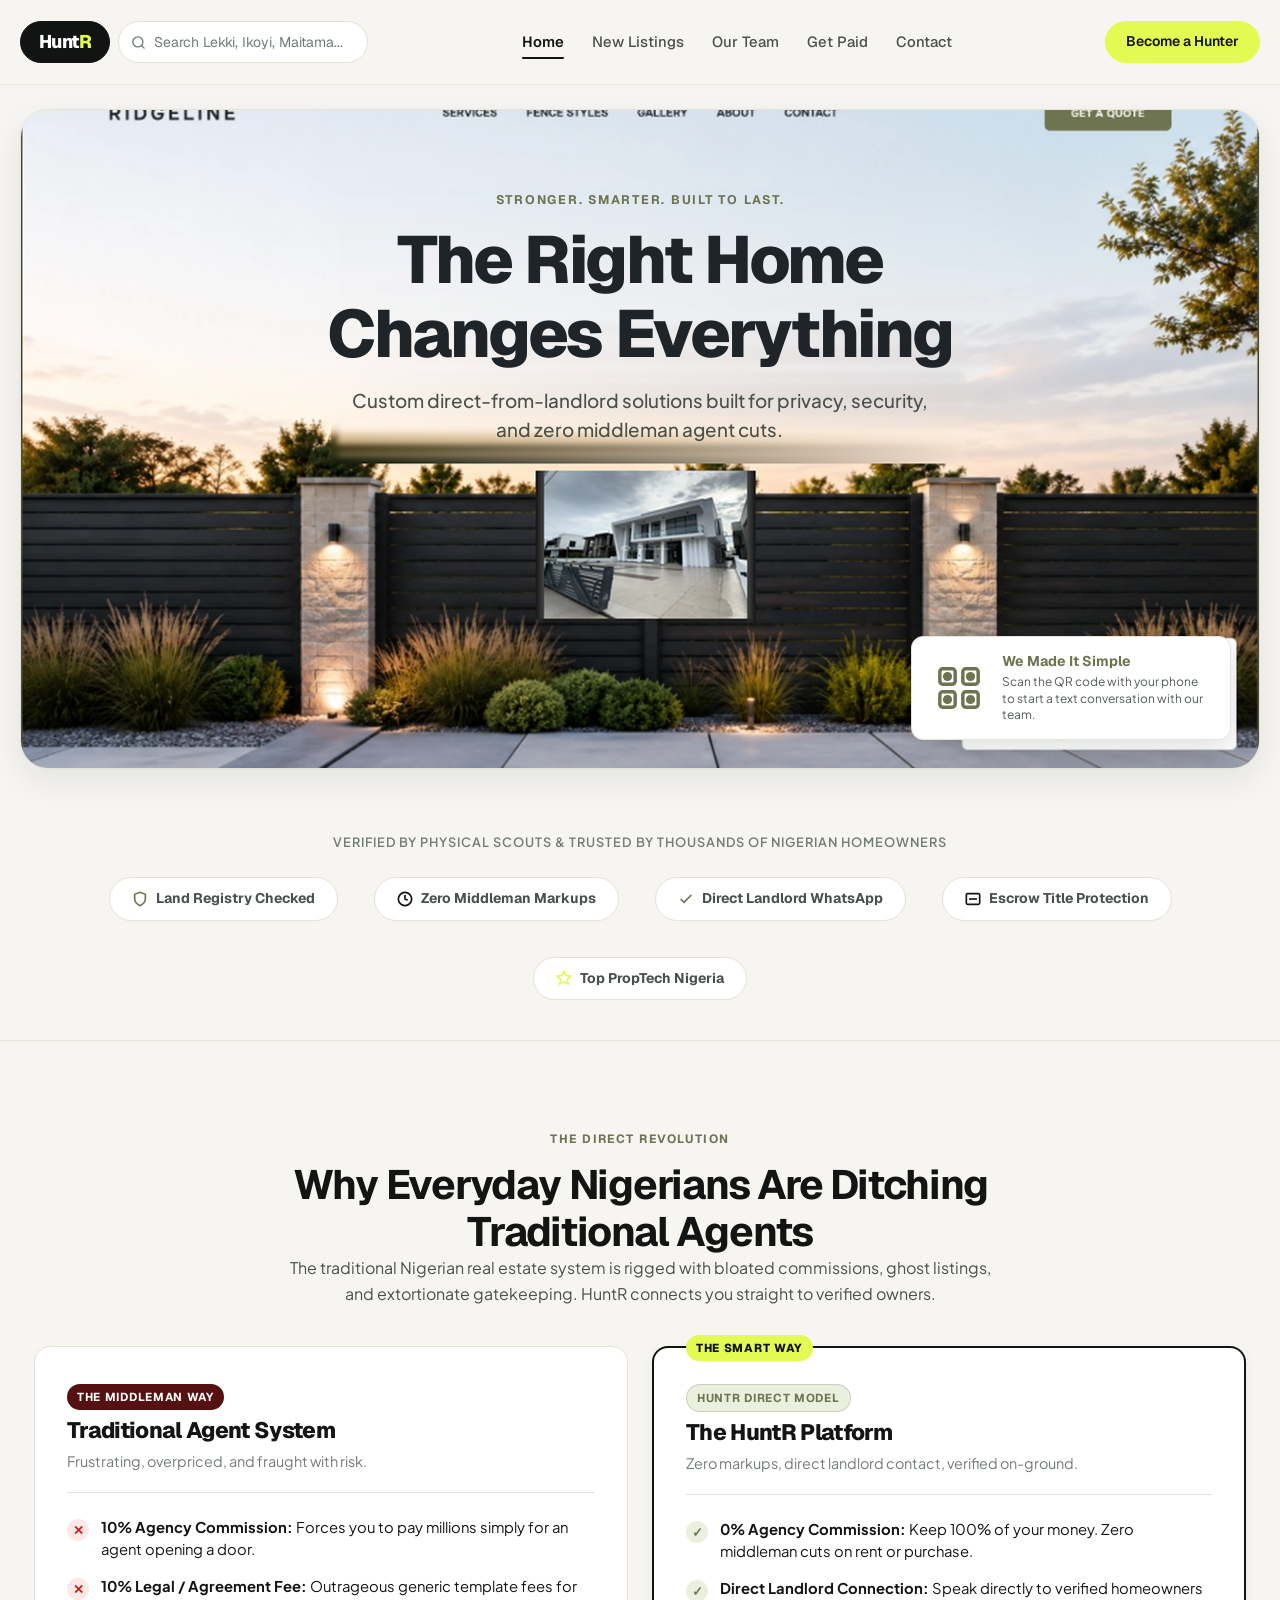
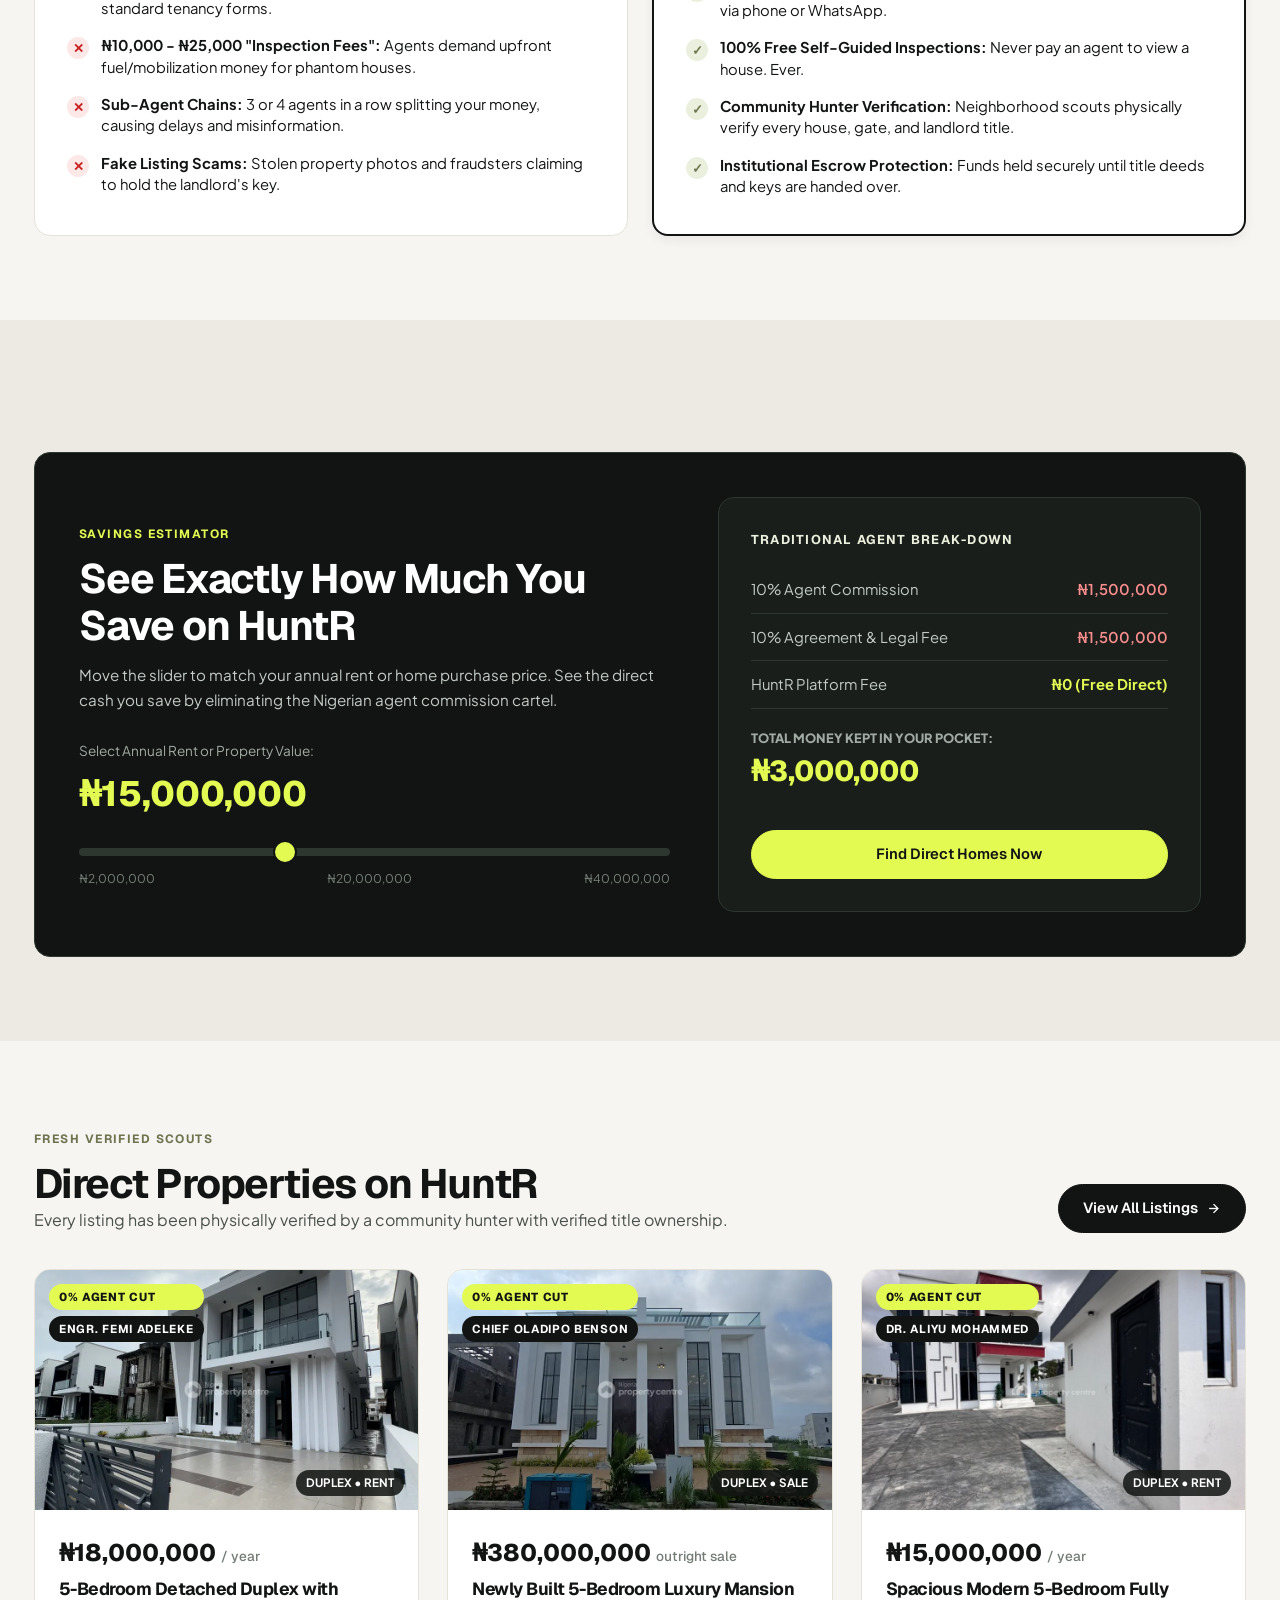
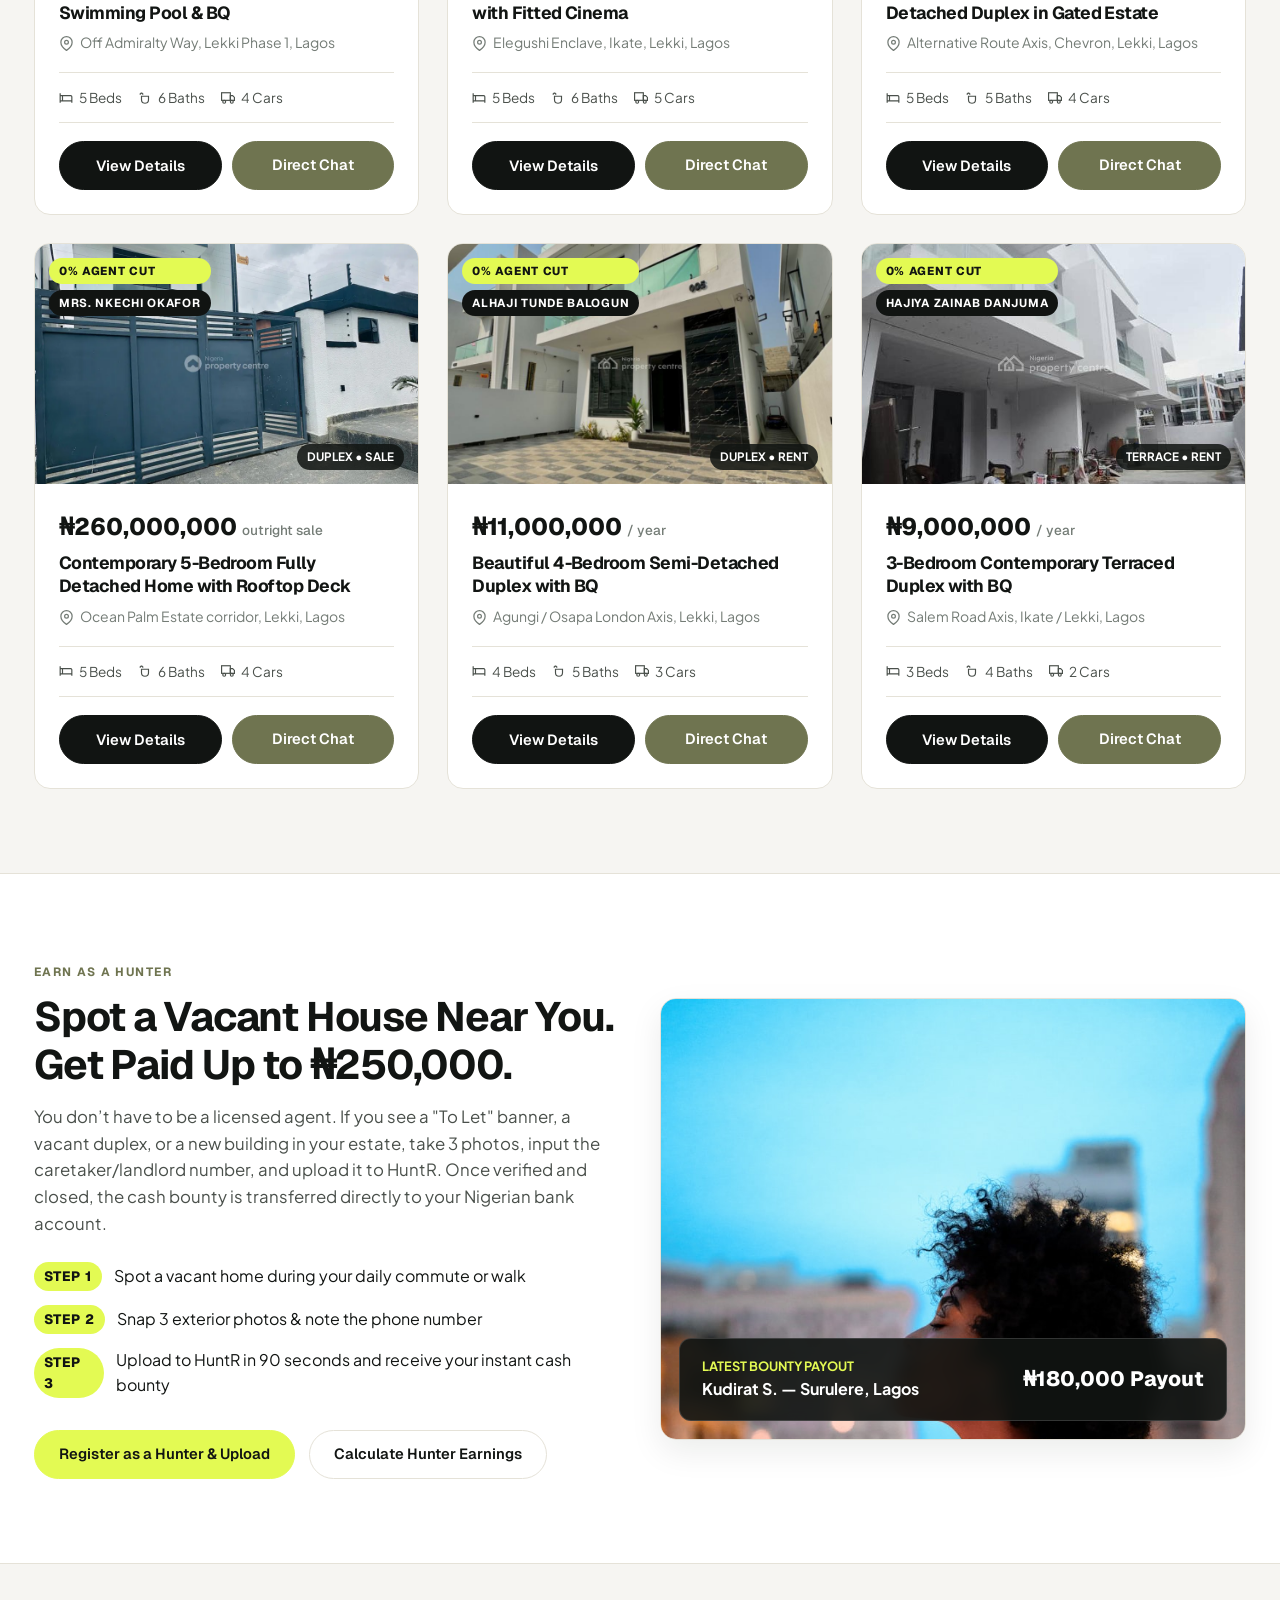
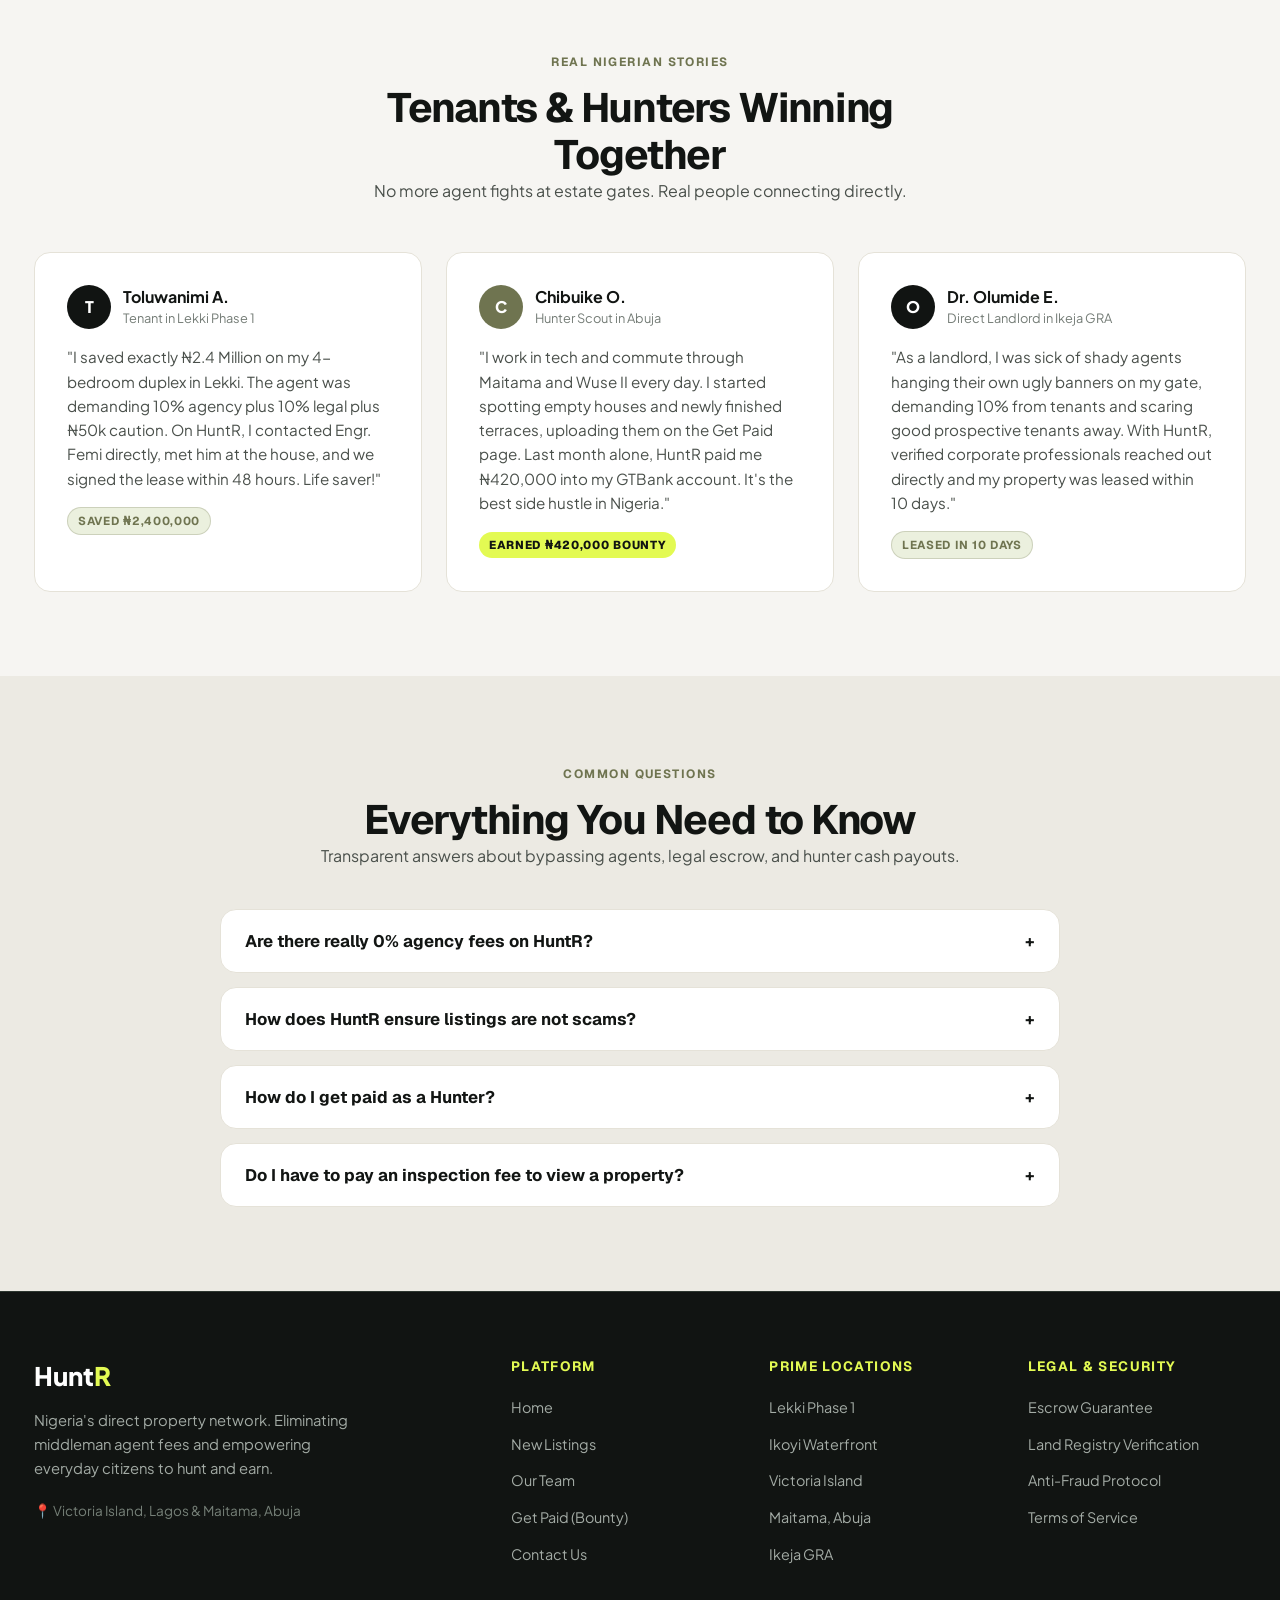
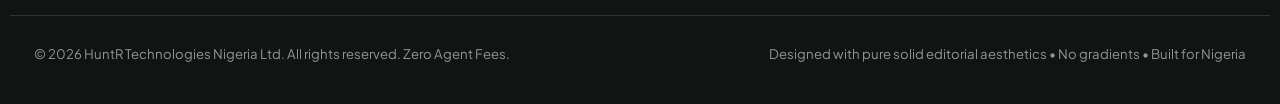
==== commit d8ddb144: "feat: Ridgeline layout hero section with open gate into Lekki estate" ====
--- a/index.html
+++ b/index.html
@@ -63,41 +63,42 @@
   <!-- Main Content -->
   <main>
 
-    <!-- Hero Section (Profit & Norfolk Enclosed Architectural Card) -->
+    <!-- Hero Section (Exact Ridgeline Layout & Open Gate into Lekki Estate) -->
     <section class="hero-wrapper container-wide">
       <div class="hero-card">
-        <img src="img/real-lekki-pool.webp" alt="Real Modern Luxury Duplex in Lekki Lagos" class="hero-backdrop" />
-        <div class="hero-solid-overlay"></div>
+        <img src="img/lekki_gate_hero.png" alt="Estate gate opening into modern Lekki luxury estate" class="hero-backdrop" />
 
         <div class="hero-content">
-          <div class="eyebrow eyebrow-light">
-            DIRECT FROM OWNER • ZERO AGENT FEES • 100% VERIFIED ON-GROUND
-          </div>
-          <h1 class="hero-title">
-            Find Direct Homes.<br>Pay Zero Agent Cuts.
+          <span class="hero-eyebrow-ridgeline">
+            STRONGER. SMARTER. BUILT TO LAST.
+          </span>
+          <h1 class="hero-title-ridgeline">
+            The Right Home<br>Changes Everything
           </h1>
-          <p class="hero-subtitle">
-            Bypass middleman agents, extortionate 10% agency commissions, and inspection fees. Become a hunter from the comfort of your couch, sourcing verified direct-to-landlord apartments, duplexes, and terraces across Nigeria.
+          <p class="hero-subtitle-ridgeline">
+            Custom direct-from-landlord solutions built for privacy, security,<br>and zero middleman agent cuts.
           </p>
-          <div class="hero-cta-group">
-            <a href="listings.html" class="btn btn-chartreuse">
-              Explore Direct Listings
-              <svg width="16" height="16" viewBox="0 0 24 24" fill="none" stroke="currentColor" stroke-width="2.2"><line x1="5" y1="12" x2="19" y2="12"></line><polyline points="12 5 19 12 12 19"></polyline></svg>
-            </a>
-            <a href="get-paid.html" class="btn btn-ghost-dark">
-              Get Paid to Spot Houses
-            </a>
-          </div>
-        </div>
-
-        <!-- Floating Quick Card (Norfolk Style) -->
-        <div class="hero-floating-badge">
-          <div class="badge-icon">₦</div>
+        </div>
+
+        <!-- Floating QR Card (Exact Ridgeline Match) -->
+        <a href="https://wa.me/2348035550192?text=Hello%20HuntR,%20I%20am%20interested%20in%20direct%20properties%20in%20Lekki." target="_blank" class="hero-qr-card">
+          <div class="qr-code-box">
+            <svg width="46" height="46" viewBox="0 0 24 24" fill="none" stroke="#6F7450" stroke-width="1.8" stroke-linecap="round" stroke-linejoin="round">
+              <rect x="2" y="2" width="8" height="8" rx="1.5"></rect>
+              <rect x="14" y="2" width="8" height="8" rx="1.5"></rect>
+              <rect x="2" y="14" width="8" height="8" rx="1.5"></rect>
+              <rect x="14" y="14" width="8" height="8" rx="1.5"></rect>
+              <circle cx="6" cy="6" r="1.5" fill="#6F7450"></circle>
+              <circle cx="18" cy="6" r="1.5" fill="#6F7450"></circle>
+              <circle cx="6" cy="18" r="1.5" fill="#6F7450"></circle>
+              <circle cx="18" cy="18" r="1.5" fill="#6F7450"></circle>
+            </svg>
+          </div>
           <div>
-            <div class="badge-title">Direct Hunter Radar</div>
-            <div class="badge-desc">₦450M+ in agency markups saved by tenants this year across Lagos & Abuja.</div>
-          </div>
-        </div>
+            <div class="qr-card-title">We Made It Simple</div>
+            <div class="qr-card-desc">Scan the QR code with your phone to start a text conversation with our team.</div>
+          </div>
+        </a>
       </div>
     </section>
 
--- a/css/huntr-ui.css
+++ b/css/huntr-ui.css
@@ -4,7 +4,7 @@
    ========================================================================== */
 
 /* --------------------------------------------------------------------------
-   Hero Container (Profit & Norfolk Style Enclosed Card)
+   Hero Container (Exact Ridgeline & Norfolk Layout)
    -------------------------------------------------------------------------- */
 .hero-wrapper {
   padding-top: 24px;
@@ -13,100 +13,119 @@
 
 .hero-card {
   position: relative;
-  background-color: var(--color-dark);
+  background-color: #FAF8F5;
   border-radius: var(--radius-hero);
   overflow: hidden;
-  border: 1px solid var(--color-dark-border);
-  min-height: 580px;
+  border: 1px solid var(--color-border);
+  min-height: 660px;
   display: flex;
   flex-direction: column;
-  justify-content: center;
+  justify-content: flex-start;
   align-items: center;
   text-align: center;
-  padding: 80px 28px;
-}
-
-/* Authentic architectural backdrop */
+  padding: 60px 28px;
+  box-shadow: var(--shadow-lg);
+}
+
+/* Authentic architectural gate backdrop with Lekki estate reveal */
 .hero-backdrop {
   position: absolute;
   inset: 0;
   width: 100%;
   height: 100%;
   object-fit: cover;
-  object-position: center;
-  opacity: 0.38;
-}
-
-/* Solid tint overlay (no gradient) */
-.hero-solid-overlay {
-  position: absolute;
-  inset: 0;
-  background-color: rgba(17, 20, 18, 0.65);
+  object-position: center bottom;
+  z-index: 1;
 }
 
 .hero-content {
   position: relative;
-  z-index: 2;
-  max-width: 860px;
+  z-index: 3;
+  max-width: 820px;
   margin-inline: auto;
-}
-
-.hero-title {
-  color: #FFFFFF;
-  font-size: clamp(2.4rem, 5.2vw, 4.2rem);
+  padding-top: 20px;
+}
+
+/* Ridgeline tracked uppercase eyebrow */
+.hero-eyebrow-ridgeline {
+  font-family: var(--font-primary);
+  font-size: 0.78rem;
+  font-weight: 700;
+  text-transform: uppercase;
+  letter-spacing: 0.14em;
+  color: #6F7450;
+  margin-bottom: 14px;
+  display: block;
+}
+
+/* Ridgeline big bold display title centered in the sky */
+.hero-title-ridgeline {
+  color: #1E2428;
+  font-size: clamp(2.6rem, 5.2vw, 4.4rem);
   font-weight: 800;
-  letter-spacing: -0.04em;
-  line-height: 1.08;
-  margin-bottom: 20px;
-}
-
-.hero-subtitle {
-  color: #D3D9D4;
-  font-size: clamp(1.05rem, 1.6vw, 1.25rem);
-  line-height: 1.6;
-  max-width: 680px;
+  letter-spacing: -0.035em;
+  line-height: 1.1;
+  margin-bottom: 16px;
+  text-wrap: balance;
+}
+
+/* Ridgeline subtitle */
+.hero-subtitle-ridgeline {
+  color: #4A514B;
+  font-size: clamp(1rem, 1.5vw, 1.18rem);
+  line-height: 1.55;
+  max-width: 620px;
   margin-inline: auto;
-  margin-bottom: 34px;
-  font-weight: 400;
-}
-
-.hero-cta-group {
+  margin-bottom: 28px;
+  font-weight: 500;
+}
+
+/* Floating QR Card in bottom-right corner (exact Ridgeline replica) */
+.hero-qr-card {
+  position: absolute;
+  bottom: 28px;
+  right: 28px;
+  z-index: 4;
+  background-color: #FFFFFF;
+  border-radius: 12px;
+  padding: 16px 20px;
+  text-align: left;
+  display: flex;
+  align-items: center;
+  gap: 16px;
+  box-shadow: 0 10px 30px rgba(0, 0, 0, 0.12);
+  border: 1px solid var(--color-border);
+  max-width: 320px;
+  transition: transform 0.2s ease, box-shadow 0.2s ease;
+}
+
+.hero-qr-card:hover {
+  transform: translateY(-2px);
+  box-shadow: 0 14px 36px rgba(0, 0, 0, 0.16);
+}
+
+.qr-code-box {
+  width: 54px;
+  height: 54px;
+  flex-shrink: 0;
   display: flex;
   align-items: center;
   justify-content: center;
-  gap: 14px;
-  flex-wrap: wrap;
-}
-
-/* Floating Card inside Hero (Norfolk QR style) */
-.hero-floating-badge {
-  position: absolute;
-  bottom: 24px;
-  right: 24px;
-  z-index: 3;
-  background-color: #FFFFFF;
-  border-radius: var(--radius-card);
-  padding: 14px 18px;
-  text-align: left;
-  display: flex;
-  align-items: center;
-  gap: 14px;
-  box-shadow: var(--shadow-lg);
-  border: 1px solid var(--color-border);
-  max-width: 320px;
-}
-
-.hero-floating-badge .badge-icon {
-  width: 38px;
-  height: 38px;
-  border-radius: var(--radius-sm);
-  background-color: var(--color-chartreuse);
-  color: var(--color-dark);
-  display: flex;
-  align-items: center;
-  justify-content: center;
-  flex-shrink: 0;
-  font-weight: 800;
+}
+
+.qr-card-title {
+  font-family: var(--font-primary);
+  font-size: 0.88rem;
+  font-weight: 700;
+  color: #6F7450;
+  line-height: 1.25;
+  margin-bottom: 4px;
+}
+
+.qr-card-desc {
+  font-size: 0.75rem;
+  color: #555C56;
+  line-height: 1.35;
 }
 
 .hero-floating-badge .badge-title {
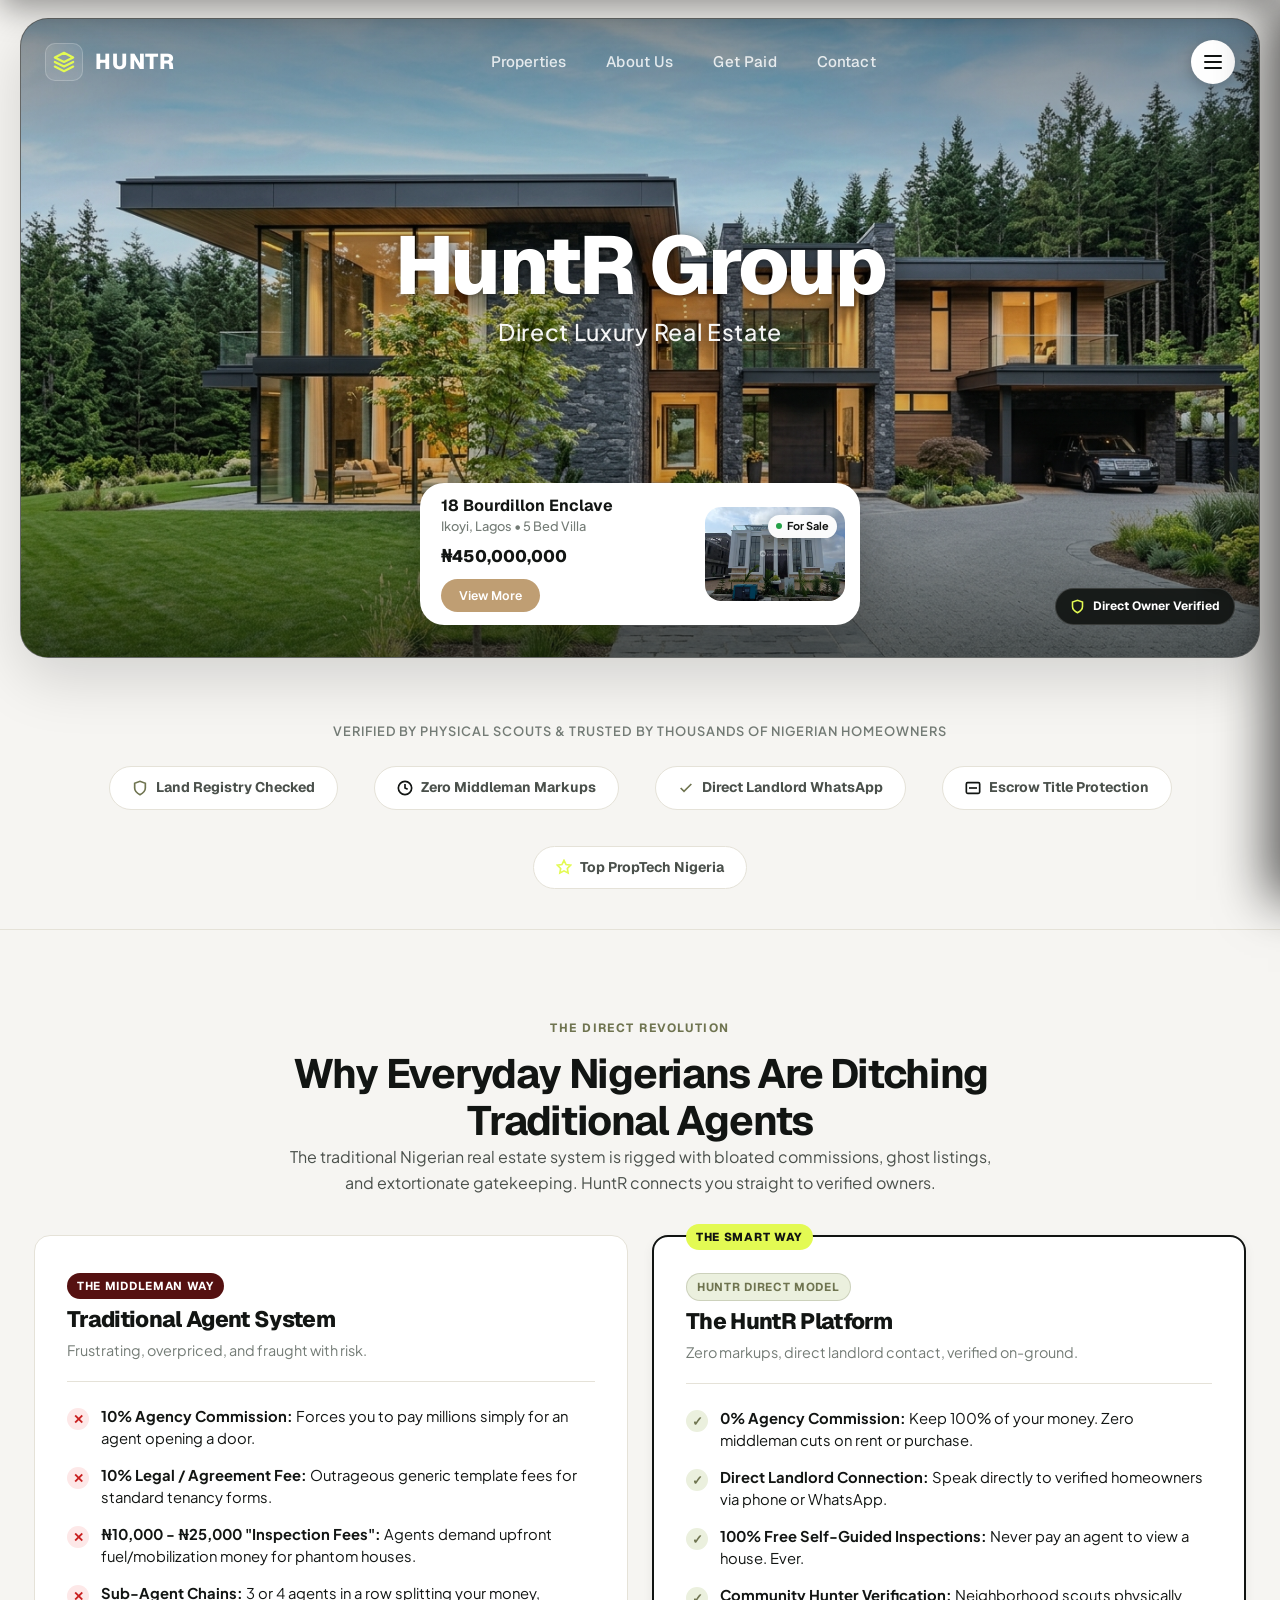
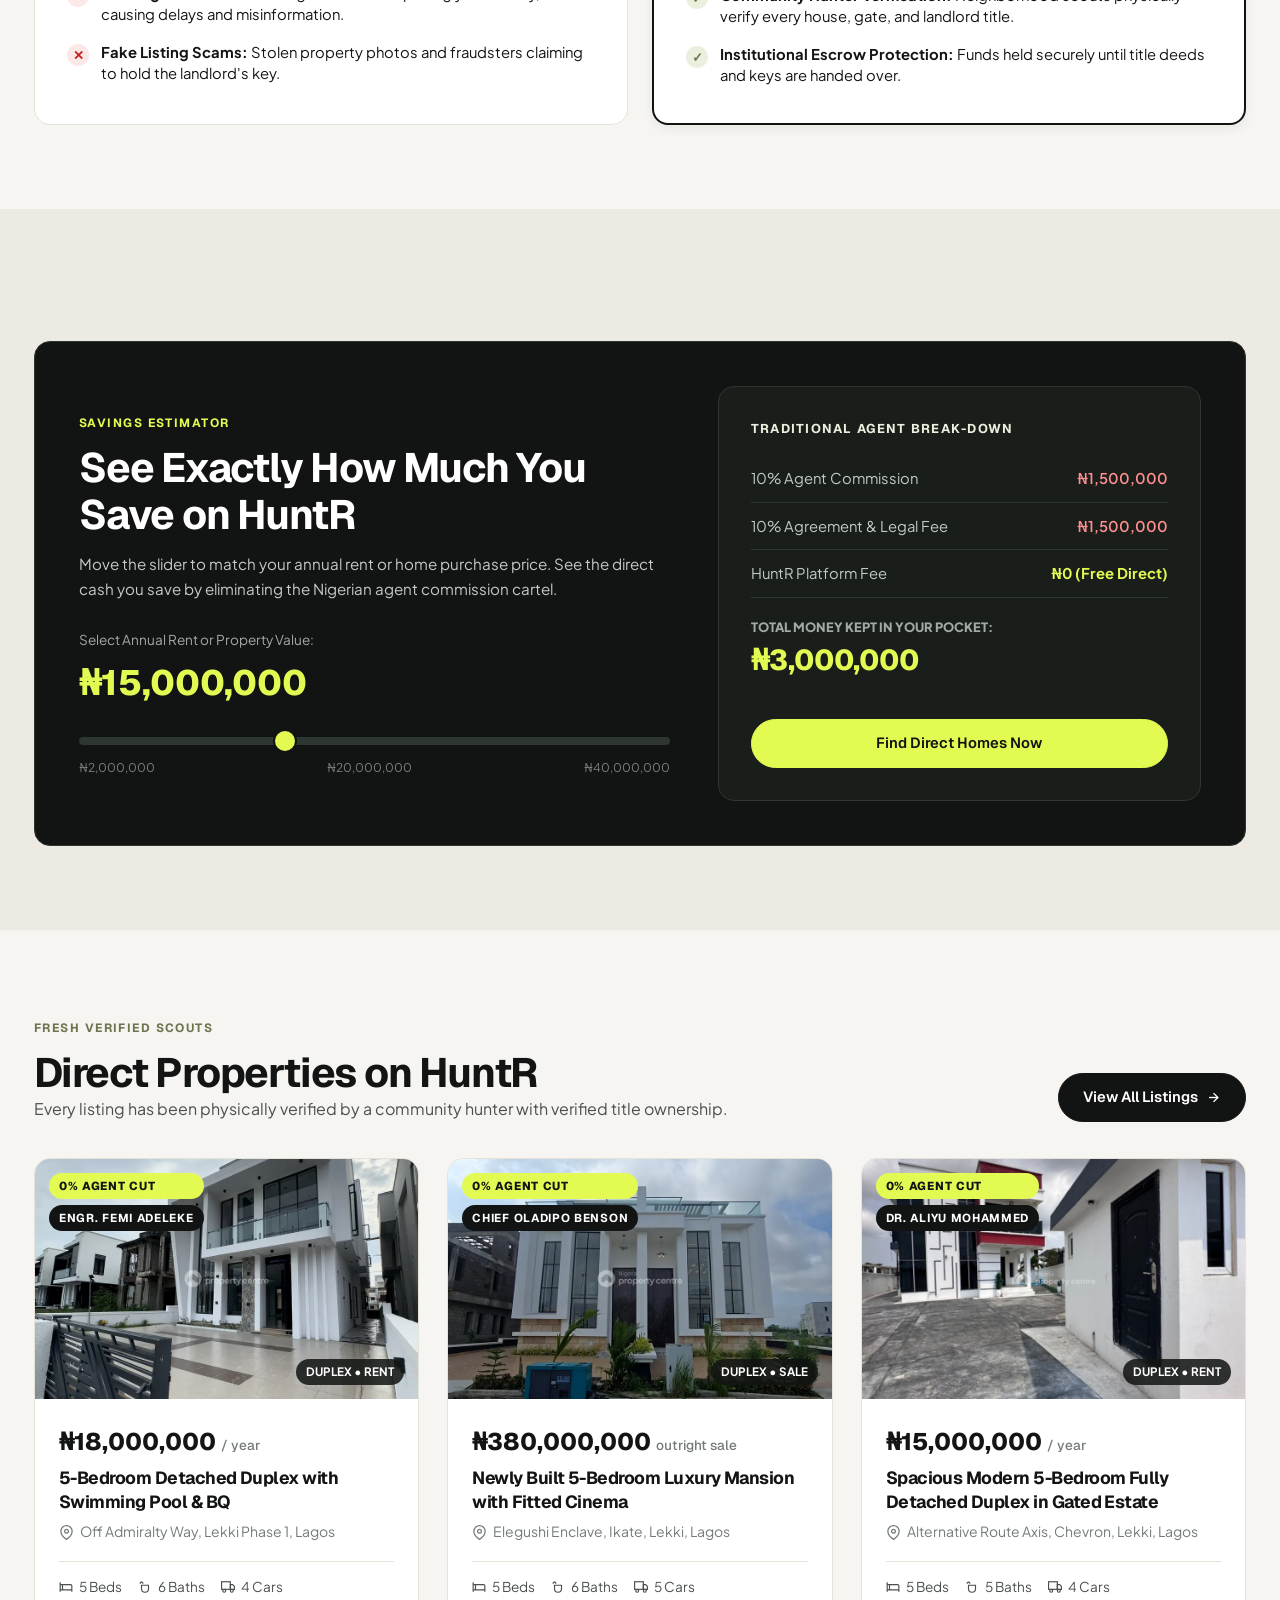
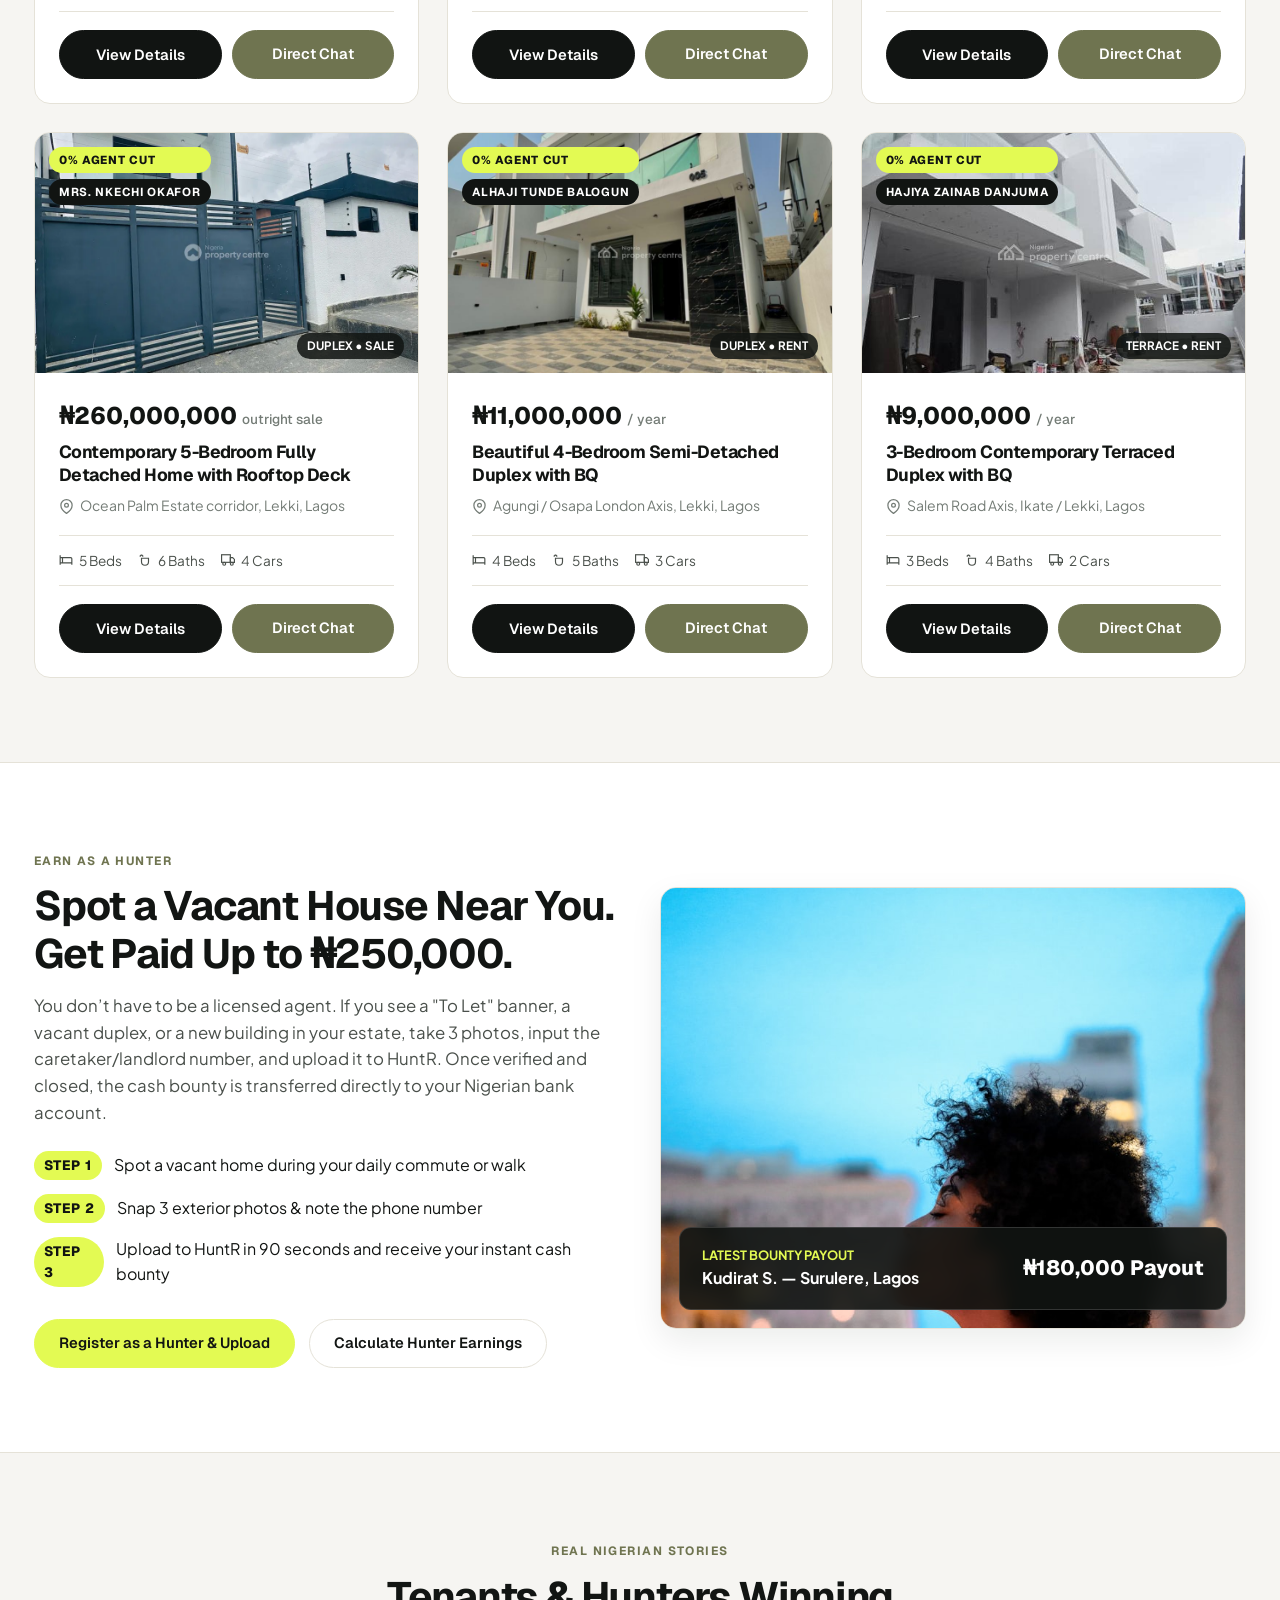
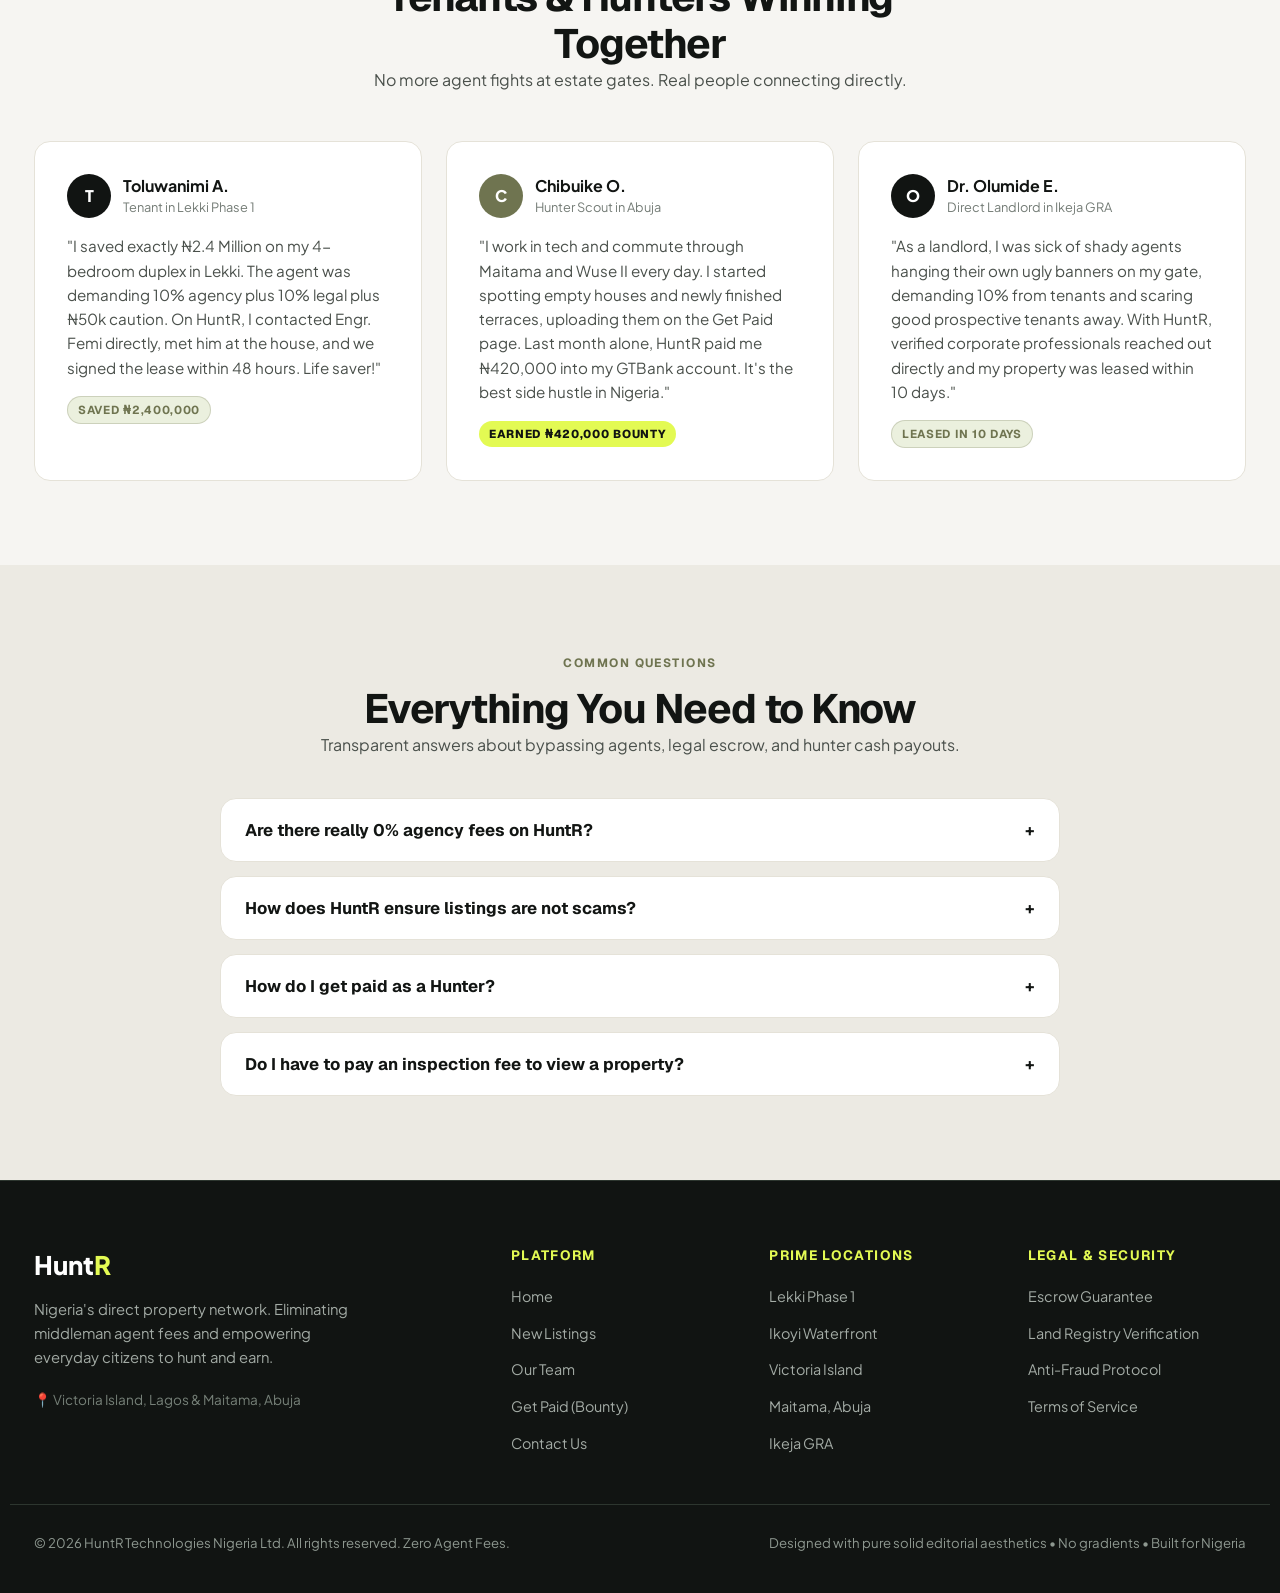
==== commit f84556b4: "feat: redesign hero section with luxury architectural aesthetic and unify universal header across al" ====
--- a/index.html
+++ b/index.html
@@ -13,92 +13,188 @@
 </head>
 <body>
 
-  <!-- Global Header -->
-  <header class="huntr-header">
+  <!-- Sticky Header on Scroll (Home Page) -->
+  <header class="huntr-header huntr-sticky-header" id="huntrStickyHeader">
     <div class="container-wide nav-container">
-      
-      <!-- Brand & Search Unit: Exact text "HuntR" with search bar immediately after -->
-      <div class="brand-search-unit">
-        <a href="index.html" class="brand-text-logo" title="HuntR Real Estate">Hunt<span class="r-accent">R</span></a>
-        <form class="nav-search-bar" action="listings.html" method="GET">
-          <svg width="15" height="15" viewBox="0 0 24 24" fill="none" stroke="currentColor" stroke-width="2.2" stroke-linecap="round" stroke-linejoin="round"><circle cx="11" cy="11" r="8"></circle><line x1="21" y1="21" x2="16.65" y2="16.65"></line></svg>
-          <input type="text" name="q" class="nav-search-input" placeholder="Search Lekki, Ikoyi, Maitama..." aria-label="Search properties" />
-        </form>
-      </div>
-
-      <!-- Nav Links -->
+      <a href="index.html" class="huntr-brand" title="HuntR Group — Luxury Real Estate">
+        <span class="brand-symbol">
+          <svg width="22" height="22" viewBox="0 0 24 24" fill="none" stroke="currentColor" stroke-width="2.4" stroke-linecap="round" stroke-linejoin="round">
+            <polygon points="12 2 2 7 12 12 22 7 12 2"></polygon>
+            <polyline points="2 17 12 22 22 17"></polyline>
+            <polyline points="2 12 12 17 22 12"></polyline>
+          </svg>
+        </span>
+        <span class="brand-name">HUNTR</span>
+      </a>
+
       <nav class="nav-links-wrap" aria-label="Primary Navigation">
-        <a href="index.html" class="nav-link active">Home</a>
-        <a href="listings.html" class="nav-link">New Listings</a>
-        <a href="team.html" class="nav-link">Our Team</a>
+        <a href="listings.html" class="nav-link">Properties</a>
+        <a href="team.html" class="nav-link">About Us</a>
         <a href="get-paid.html" class="nav-link">Get Paid</a>
         <a href="contact.html" class="nav-link">Contact</a>
       </nav>
 
-      <!-- Action Button & Mobile Toggle -->
       <div class="nav-actions">
-        <a href="get-paid.html" class="btn btn-chartreuse nav-cta-btn">Become a Hunter</a>
-        <button class="mobile-toggle-btn" id="mobileMenuToggle" aria-label="Toggle Navigation">
-          <svg width="20" height="20" viewBox="0 0 24 24" fill="none" stroke="currentColor" stroke-width="2"><line x1="3" y1="12" x2="21" y2="12"></line><line x1="3" y1="6" x2="21" y2="6"></line><line x1="3" y1="18" x2="21" y2="18"></line></svg>
+        <button class="menu-circle-btn sticky-toggle-btn" aria-label="Open Navigation Menu" aria-expanded="false">
+          <span class="menu-icon">
+            <span></span>
+            <span></span>
+            <span></span>
+          </span>
         </button>
       </div>
-
-    </div>
-
-    <!-- Mobile Drawer -->
-    <div class="mobile-menu-drawer" id="mobileDrawer">
-      <form class="nav-search-bar mobile-search-bar" action="listings.html" method="GET">
-        <svg width="15" height="15" viewBox="0 0 24 24" fill="none" stroke="currentColor" stroke-width="2.2"><circle cx="11" cy="11" r="8"></circle><line x1="21" y1="21" x2="16.65" y2="16.65"></line></svg>
-        <input type="text" name="q" class="nav-search-input" placeholder="Search Lekki, Ikoyi, Maitama..." />
-      </form>
-      <a href="index.html" class="nav-link active">Home</a>
-      <a href="listings.html" class="nav-link">New Listings</a>
-      <a href="team.html" class="nav-link">Our Team</a>
-      <a href="get-paid.html" class="nav-link">Get Paid (Bounties)</a>
-      <a href="contact.html" class="nav-link">Contact</a>
-      <a href="get-paid.html" class="btn btn-chartreuse" style="margin-top: 12px;">Become a Hunter & Earn Cash</a>
     </div>
   </header>
 
+  <!-- Luxury Slide-Out Menu Drawer -->
+  <div class="huntr-drawer-backdrop" id="drawerBackdrop"></div>
+  <aside class="huntr-drawer" id="huntrDrawer" aria-label="Expanded Navigation" aria-hidden="true">
+    <div class="drawer-header">
+      <div class="drawer-brand">
+        <span class="brand-symbol">
+          <svg width="20" height="20" viewBox="0 0 24 24" fill="none" stroke="currentColor" stroke-width="2.4">
+            <polygon points="12 2 2 7 12 12 22 7 12 2"></polygon>
+            <polyline points="2 17 12 22 22 17"></polyline>
+            <polyline points="2 12 12 17 22 12"></polyline>
+          </svg>
+        </span>
+        <span class="brand-name">HUNTR GROUP</span>
+      </div>
+      <button class="drawer-close-btn" id="drawerCloseBtn" aria-label="Close Menu">
+        <svg width="20" height="20" viewBox="0 0 24 24" fill="none" stroke="currentColor" stroke-width="2.2" stroke-linecap="round"><line x1="18" y1="6" x2="6" y2="18"></line><line x1="6" y1="6" x2="18" y2="18"></line></svg>
+      </button>
+    </div>
+
+    <div class="drawer-body">
+      <!-- Quick Property Search -->
+      <form class="drawer-search-bar" action="listings.html" method="GET">
+        <svg width="16" height="16" viewBox="0 0 24 24" fill="none" stroke="currentColor" stroke-width="2"><circle cx="11" cy="11" r="8"></circle><line x1="21" y1="21" x2="16.65" y2="16.65"></line></svg>
+        <input type="text" name="q" placeholder="Search Ikoyi, Lekki, Maitama..." aria-label="Search properties" />
+        <button type="submit" aria-label="Search">Search</button>
+      </form>
+
+      <!-- Navigation Links -->
+      <nav class="drawer-nav">
+        <a href="index.html" class="drawer-nav-item active">
+          <div>
+            <div class="drawer-item-title">Home</div>
+            <div class="drawer-item-sub">Direct Luxury Homes & Estates</div>
+          </div>
+        </a>
+        <a href="listings.html" class="drawer-nav-item">
+          <div>
+            <div class="drawer-item-title">Properties</div>
+            <div class="drawer-item-sub">Browse Direct Verified Listings</div>
+          </div>
+        </a>
+        <a href="team.html" class="drawer-nav-item">
+          <div>
+            <div class="drawer-item-title">About Us</div>
+            <div class="drawer-item-sub">Our Mission & Field Scouts</div>
+          </div>
+        </a>
+        <a href="get-paid.html" class="drawer-nav-item">
+          <div>
+            <div class="drawer-item-title">Get Paid (Bounties)</div>
+            <div class="drawer-item-sub">Earn Cash Spotting Vacant Homes</div>
+          </div>
+          <span class="drawer-item-badge">Earn ₦250k</span>
+        </a>
+        <a href="contact.html" class="drawer-nav-item">
+          <div>
+            <div class="drawer-item-title">Contact & Inquiries</div>
+            <div class="drawer-item-sub">Lagos & Abuja Direct Hubs</div>
+          </div>
+        </a>
+      </nav>
+
+      <!-- Drawer Footer -->
+      <div class="drawer-footer">
+        <div class="drawer-contact-card">
+          <div class="contact-label">Direct Landlord WhatsApp</div>
+          <a href="https://wa.me/2348035550192" class="contact-phone" target="_blank" rel="noopener">
+            <svg width="18" height="18" viewBox="0 0 24 24" fill="none" stroke="currentColor" stroke-width="2"><path d="M21 11.5a8.38 8.38 0 0 1-.9 3.8 8.5 8.5 0 0 1-7.6 4.7 8.38 8.38 0 0 1-3.8-.9L3 21l1.9-5.7a8.38 8.38 0 0 1-.9-3.8 8.5 8.5 0 0 1 4.7-7.6 8.38 8.38 0 0 1 3.8-.9h.5a8.48 8.48 0 0 1 8 8v.5z"/></svg>
+            +234 803 555 0192 (Direct Chat)
+          </a>
+        </div>
+        <a href="get-paid.html" class="btn btn-chartreuse drawer-cta">
+          Become a Hunter & Earn Cash
+        </a>
+      </div>
+    </div>
+  </aside>
+
   <!-- Main Content -->
   <main>
 
-    <!-- Hero Section (Exact Ridgeline Layout & Open Gate into Lekki Estate) -->
+    <!-- Hero Section (Oakline Luxury Framed Architectural Card) -->
     <section class="hero-wrapper container-wide">
       <div class="hero-card">
-        <img src="img/lekki_gate_hero.png" alt="Estate gate opening into modern Lekki luxury estate" class="hero-backdrop" />
-
+        <img src="img/huntr-luxury-hero.jpg" alt="HuntR Luxury Architectural Residence" class="hero-backdrop" />
+        <div class="hero-solid-overlay"></div>
+
+        <!-- Inside Hero Top Nav (Oakline Framing) -->
+        <div class="hero-inner-nav">
+          <a href="index.html" class="huntr-brand" title="HuntR Group — Luxury Real Estate">
+            <span class="brand-symbol">
+              <svg width="22" height="22" viewBox="0 0 24 24" fill="none" stroke="currentColor" stroke-width="2.4" stroke-linecap="round" stroke-linejoin="round">
+                <polygon points="12 2 2 7 12 12 22 7 12 2"></polygon>
+                <polyline points="2 17 12 22 22 17"></polyline>
+                <polyline points="2 12 12 17 22 12"></polyline>
+              </svg>
+            </span>
+            <span class="brand-name">HUNTR</span>
+          </a>
+
+          <nav class="nav-links-wrap" aria-label="Hero Navigation">
+            <a href="listings.html" class="nav-link">Properties</a>
+            <a href="team.html" class="nav-link">About Us</a>
+            <a href="get-paid.html" class="nav-link">Get Paid</a>
+            <a href="contact.html" class="nav-link">Contact</a>
+          </nav>
+
+          <div class="nav-actions">
+            <button class="menu-circle-btn" id="menuToggleBtn" aria-label="Open Navigation Menu" aria-expanded="false">
+              <span class="menu-icon">
+                <span></span>
+                <span></span>
+                <span></span>
+              </span>
+            </button>
+          </div>
+        </div>
+
+        <!-- Centered Hero Typography (Oakline Luxury Style) -->
         <div class="hero-content">
-          <span class="hero-eyebrow-ridgeline">
-            STRONGER. SMARTER. BUILT TO LAST.
-          </span>
-          <h1 class="hero-title-ridgeline">
-            The Right Home<br>Changes Everything
-          </h1>
-          <p class="hero-subtitle-ridgeline">
-            Custom direct-from-landlord solutions built for privacy, security,<br>and zero middleman agent cuts.
-          </p>
-        </div>
-
-        <!-- Floating QR Card (Exact Ridgeline Match) -->
-        <a href="https://wa.me/2348035550192?text=Hello%20HuntR,%20I%20am%20interested%20in%20direct%20properties%20in%20Lekki." target="_blank" class="hero-qr-card">
-          <div class="qr-code-box">
-            <svg width="46" height="46" viewBox="0 0 24 24" fill="none" stroke="#6F7450" stroke-width="1.8" stroke-linecap="round" stroke-linejoin="round">
-              <rect x="2" y="2" width="8" height="8" rx="1.5"></rect>
-              <rect x="14" y="2" width="8" height="8" rx="1.5"></rect>
-              <rect x="2" y="14" width="8" height="8" rx="1.5"></rect>
-              <rect x="14" y="14" width="8" height="8" rx="1.5"></rect>
-              <circle cx="6" cy="6" r="1.5" fill="#6F7450"></circle>
-              <circle cx="18" cy="6" r="1.5" fill="#6F7450"></circle>
-              <circle cx="6" cy="18" r="1.5" fill="#6F7450"></circle>
-              <circle cx="18" cy="18" r="1.5" fill="#6F7450"></circle>
-            </svg>
-          </div>
-          <div>
-            <div class="qr-card-title">We Made It Simple</div>
-            <div class="qr-card-desc">Scan the QR code with your phone to start a text conversation with our team.</div>
-          </div>
-        </a>
+          <h1 class="hero-title">HuntR Group</h1>
+          <p class="hero-subtitle">Direct Luxury Real Estate</p>
+        </div>
+
+        <!-- Bottom Floating Elements (Oakline Style) -->
+        <div class="hero-bottom-bar">
+          <!-- Floating Property Card Widget -->
+          <div class="hero-property-widget">
+            <div class="widget-info">
+              <div class="widget-title">18 Bourdillon Enclave</div>
+              <div class="widget-location">Ikoyi, Lagos • 5 Bed Villa</div>
+              <div class="widget-price">₦450,000,000</div>
+              <a href="listings.html" class="btn-view-more">View More</a>
+            </div>
+            <div class="widget-media">
+              <img src="img/real-ikate-mansion.webp" alt="18 Bourdillon Enclave" class="widget-thumb" />
+              <span class="widget-badge">
+                <span class="status-dot"></span>
+                For Sale
+              </span>
+            </div>
+          </div>
+
+          <!-- Corner Direct Verified Badge -->
+          <a href="listings.html" class="hero-corner-badge">
+            <svg width="15" height="15" viewBox="0 0 24 24" fill="none" stroke="currentColor" stroke-width="2.5"><path d="M12 22s8-4 8-10V5l-8-3-8 3v7c0 6 8 10 8 10z"/></svg>
+            Direct Owner Verified
+          </a>
+        </div>
       </div>
     </section>
 
--- a/css/huntr-nav.css
+++ b/css/huntr-nav.css
@@ -1,7 +1,9 @@
 /* ==========================================================================
-   HuntR Global Navigation
-   Logo: Exact text "HuntR" with an immediate inline search bar of same height/font
-   5 Pages: Home, New Listings, Our Team, Get Paid, Contact
+   HuntR Global Navigation — Oakline Luxury Architectural Style
+   Logo: Geometric emblem + "HUNTR" uppercase display
+   Nav Links: Properties, About Us, Get Paid, Contact
+   Menu Button: Floating circular white hamburger toggle
+   Drawer: Full luxury slide-out menu with search, contacts, and quick links
    ========================================================================== */
 
 .huntr-header {
@@ -10,227 +12,525 @@
   left: 0;
   width: 100%;
   z-index: 1000;
-  background-color: var(--color-canvas);
-  border-bottom: 1px solid var(--color-border);
-  transition: background-color 0.2s ease, box-shadow 0.2s ease;
-}
-
-.huntr-header.scrolled {
-  background-color: rgba(246, 245, 242, 0.96);
-  backdrop-filter: blur(8px);
-  -webkit-backdrop-filter: blur(8px);
-  box-shadow: var(--shadow-sm);
+  background-color: rgba(17, 20, 18, 0.94);
+  backdrop-filter: blur(14px);
+  -webkit-backdrop-filter: blur(14px);
+  border-bottom: 1px solid rgba(255, 255, 255, 0.08);
+  transition: background-color 0.3s ease, box-shadow 0.3s ease, border-color 0.3s ease;
+}
+
+/* On the homepage, transparent floating header inside or over hero */
+.huntr-header.header-transparent {
+  position: absolute;
+  top: 0;
+  left: 0;
+  width: 100%;
+  background-color: transparent;
+  backdrop-filter: none;
+  -webkit-backdrop-filter: none;
+  border-bottom: 1px solid transparent;
+}
+
+/* Scrolled state for transparent header */
+.huntr-header.header-transparent.scrolled {
+  position: fixed;
+  background-color: rgba(17, 20, 18, 0.96);
+  backdrop-filter: blur(16px);
+  -webkit-backdrop-filter: blur(16px);
+  border-bottom: 1px solid rgba(255, 255, 255, 0.1);
+  box-shadow: 0 8px 30px rgba(0, 0, 0, 0.35);
+  animation: navSlideDown 0.3s ease forwards;
+}
+
+@keyframes navSlideDown {
+  from {
+    transform: translateY(-100%);
+  }
+  to {
+    transform: translateY(0);
+  }
 }
 
 .nav-container {
   display: flex;
   align-items: center;
   justify-content: space-between;
-  height: var(--header-height);
-  gap: 20px;
-}
-
-/* Brand Group: Exact "HuntR" text followed immediately by search bar */
-.brand-search-unit {
-  display: flex;
-  align-items: center;
-  gap: 8px;
+  height: 86px;
+  gap: 24px;
+}
+
+/* Brand Logo (Oakline geometric aesthetic) */
+.huntr-brand {
+  display: inline-flex;
+  align-items: center;
+  gap: 12px;
+  text-decoration: none;
+  color: #FFFFFF;
+  user-select: none;
+  transition: opacity 0.2s ease, transform 0.2s ease;
+}
+
+.huntr-brand:hover {
+  opacity: 0.92;
+  transform: translateY(-1px);
+}
+
+.huntr-brand .brand-symbol {
+  width: 38px;
+  height: 38px;
+  border-radius: 10px;
+  background-color: rgba(255, 255, 255, 0.1);
+  border: 1px solid rgba(255, 255, 255, 0.2);
+  display: flex;
+  align-items: center;
+  justify-content: center;
+  color: var(--color-chartreuse);
   flex-shrink: 0;
-}
-
-.brand-text-logo {
-  font-family: var(--font-primary);
-  font-size: 1.15rem;
+  transition: background-color 0.2s ease, border-color 0.2s ease;
+}
+
+.huntr-brand:hover .brand-symbol {
+  background-color: rgba(227, 250, 83, 0.16);
+  border-color: var(--color-chartreuse);
+}
+
+.huntr-brand .brand-name {
+  font-family: var(--font-primary);
+  font-size: 1.35rem;
   font-weight: 800;
-  letter-spacing: -0.04em;
-  color: #FFFFFF;
-  background-color: var(--color-dark);
-  height: 42px;
-  display: inline-flex;
-  align-items: center;
-  justify-content: center;
-  padding: 0 18px;
-  border-radius: var(--radius-pill);
-  border: 1px solid var(--color-dark);
-  user-select: none;
-  text-decoration: none;
-}
-
-.brand-text-logo span.r-accent {
+  letter-spacing: 0.06em;
+  color: #FFFFFF;
+  text-transform: uppercase;
+}
+
+.huntr-brand .brand-name .accent {
   color: var(--color-chartreuse);
-}
-
-/* Matching search bar immediately after HuntR logo */
-.nav-search-bar {
-  display: flex;
-  align-items: center;
-  gap: 8px;
-  height: 42px;
-  background-color: #FFFFFF;
-  border: 1px solid var(--color-border);
-  border-radius: var(--radius-pill);
-  padding: 0 14px 0 12px;
-  transition: border-color 0.2s ease, box-shadow 0.2s ease;
-  width: 250px;
-}
-
-.nav-search-bar:focus-within {
-  border-color: var(--color-dark);
-  box-shadow: 0 0 0 2px rgba(17, 20, 18, 0.08);
-}
-
-.nav-search-bar svg {
-  color: var(--color-text-muted);
-  flex-shrink: 0;
-}
-
-.nav-search-input {
-  border: none;
-  outline: none;
-  background: transparent;
-  font-family: var(--font-primary);
-  font-size: 0.875rem;
-  font-weight: 500;
-  color: var(--color-text-primary);
-  width: 100%;
-}
-
-.nav-search-input::placeholder {
-  color: var(--color-text-muted);
-  font-weight: 400;
 }
 
 /* Desktop Navigation Links */
 .nav-links-wrap {
   display: flex;
   align-items: center;
-  gap: 28px;
+  gap: 36px;
 }
 
 .nav-link {
   font-family: var(--font-primary);
-  font-size: 0.925rem;
+  font-size: 0.95rem;
   font-weight: 500;
-  color: var(--color-text-secondary);
+  color: rgba(255, 255, 255, 0.82);
+  letter-spacing: 0.01em;
   position: relative;
-  padding-block: 6px;
-  transition: color 0.15s ease;
+  padding: 8px 2px;
+  transition: color 0.2s ease;
+  text-decoration: none;
 }
 
 .nav-link:hover {
-  color: var(--color-text-primary);
-}
-
-.nav-link.active {
-  color: var(--color-text-primary);
-  font-weight: 600;
-}
-
-.nav-link.active::after {
+  color: #FFFFFF;
+}
+
+.nav-link::after {
   content: '';
   position: absolute;
   bottom: 0;
   left: 0;
-  right: 0;
+  width: 0;
   height: 2px;
-  background-color: var(--color-dark);
+  background-color: var(--color-chartreuse);
+  transition: width 0.25s cubic-bezier(0.16, 1, 0.3, 1);
   border-radius: 2px;
 }
 
-/* Header Action Right */
+.nav-link:hover::after,
+.nav-link.active::after {
+  width: 100%;
+}
+
+.nav-link.active {
+  color: #FFFFFF;
+  font-weight: 600;
+}
+
+/* Nav Actions Right & Circular Hamburger Button */
 .nav-actions {
   display: flex;
   align-items: center;
-  gap: 12px;
-  flex-shrink: 0;
-}
-
-.nav-cta-btn {
-  font-size: 0.875rem;
-  padding: 10px 20px;
-  height: 42px;
-}
-
-/* Mobile Hamburger */
-.mobile-toggle-btn {
-  display: none;
-  background: transparent;
-  border: 1px solid var(--color-border);
-  border-radius: var(--radius-pill);
-  width: 42px;
-  height: 42px;
+  gap: 16px;
+}
+
+.menu-circle-btn {
+  width: 44px;
+  height: 44px;
+  border-radius: 50%;
+  background-color: #FFFFFF;
+  border: none;
+  display: flex;
   align-items: center;
   justify-content: center;
   cursor: pointer;
-  color: var(--color-text-primary);
-}
-
-/* Mobile Drawer Overlay */
-.mobile-menu-drawer {
+  box-shadow: 0 4px 16px rgba(0, 0, 0, 0.25);
+  transition: transform 0.2s cubic-bezier(0.16, 1, 0.3, 1), background-color 0.2s ease, box-shadow 0.2s ease;
+  flex-shrink: 0;
+}
+
+.menu-circle-btn:hover {
+  transform: scale(1.08);
+  background-color: #F7F6F2;
+  box-shadow: 0 6px 20px rgba(0, 0, 0, 0.35);
+}
+
+.menu-circle-btn:active {
+  transform: scale(0.96);
+}
+
+.menu-icon {
+  display: flex;
+  flex-direction: column;
+  justify-content: center;
+  align-items: center;
+  gap: 4px;
+  width: 18px;
+}
+
+.menu-icon span {
+  display: block;
+  width: 18px;
+  height: 2px;
+  background-color: #111412;
+  border-radius: 2px;
+  transition: transform 0.25s ease, opacity 0.25s ease;
+}
+
+/* Hamburger animation when active */
+.menu-circle-btn.open .menu-icon span:nth-child(1) {
+  transform: translateY(6px) rotate(45deg);
+}
+.menu-circle-btn.open .menu-icon span:nth-child(2) {
+  opacity: 0;
+}
+.menu-circle-btn.open .menu-icon span:nth-child(3) {
+  transform: translateY(-6px) rotate(-45deg);
+}
+
+/* --------------------------------------------------------------------------
+   Luxury Slide-Out Drawer Menu
+   -------------------------------------------------------------------------- */
+.huntr-drawer-backdrop {
   position: fixed;
-  top: var(--header-height);
+  inset: 0;
+  background-color: rgba(10, 12, 11, 0.72);
+  backdrop-filter: blur(8px);
+  -webkit-backdrop-filter: blur(8px);
+  opacity: 0;
+  pointer-events: none;
+  transition: opacity 0.35s cubic-bezier(0.16, 1, 0.3, 1);
+  z-index: 1999;
+}
+
+.huntr-drawer-backdrop.active {
+  opacity: 1;
+  pointer-events: auto;
+}
+
+.huntr-drawer {
+  position: fixed;
+  top: 0;
+  right: 0;
+  width: 440px;
+  max-width: 92vw;
+  height: 100vh;
+  background-color: #121513;
+  color: #FFFFFF;
+  z-index: 2000;
+  transform: translateX(100%);
+  transition: transform 0.4s cubic-bezier(0.16, 1, 0.3, 1);
+  display: flex;
+  flex-direction: column;
+  box-shadow: -12px 0 48px rgba(0, 0, 0, 0.65);
+  border-left: 1px solid rgba(255, 255, 255, 0.1);
+  overflow-y: auto;
+}
+
+.huntr-drawer.active {
+  transform: translateX(0);
+}
+
+/* Drawer Header */
+.drawer-header {
+  display: flex;
+  align-items: center;
+  justify-content: space-between;
+  padding: 24px 28px;
+  border-bottom: 1px solid rgba(255, 255, 255, 0.08);
+}
+
+.drawer-brand {
+  display: flex;
+  align-items: center;
+  gap: 10px;
+  font-family: var(--font-primary);
+  font-size: 1.1rem;
+  font-weight: 800;
+  letter-spacing: 0.06em;
+  color: #FFFFFF;
+}
+
+.drawer-brand .brand-symbol {
+  width: 32px;
+  height: 32px;
+  border-radius: 8px;
+  background-color: rgba(255, 255, 255, 0.08);
+  display: flex;
+  align-items: center;
+  justify-content: center;
+  color: var(--color-chartreuse);
+}
+
+.drawer-close-btn {
+  width: 40px;
+  height: 40px;
+  border-radius: 50%;
+  background-color: rgba(255, 255, 255, 0.08);
+  border: 1px solid rgba(255, 255, 255, 0.12);
+  color: #FFFFFF;
+  display: flex;
+  align-items: center;
+  justify-content: center;
+  cursor: pointer;
+  transition: background-color 0.2s ease, transform 0.2s ease, border-color 0.2s ease;
+}
+
+.drawer-close-btn:hover {
+  background-color: rgba(255, 255, 255, 0.18);
+  border-color: rgba(255, 255, 255, 0.3);
+  transform: rotate(90deg);
+}
+
+/* Drawer Body */
+.drawer-body {
+  padding: 28px;
+  display: flex;
+  flex-direction: column;
+  gap: 28px;
+  flex: 1;
+}
+
+/* Drawer Search */
+.drawer-search-bar {
+  display: flex;
+  align-items: center;
+  gap: 10px;
+  background-color: rgba(255, 255, 255, 0.06);
+  border: 1px solid rgba(255, 255, 255, 0.12);
+  border-radius: var(--radius-pill);
+  padding: 6px 6px 6px 16px;
+  transition: border-color 0.2s ease, background-color 0.2s ease;
+}
+
+.drawer-search-bar:focus-within {
+  border-color: var(--color-chartreuse);
+  background-color: rgba(255, 255, 255, 0.09);
+}
+
+.drawer-search-bar svg {
+  color: rgba(255, 255, 255, 0.5);
+  flex-shrink: 0;
+}
+
+.drawer-search-bar input {
+  flex: 1;
+  background: transparent;
+  border: none;
+  outline: none;
+  font-family: var(--font-primary);
+  font-size: 0.9rem;
+  color: #FFFFFF;
+}
+
+.drawer-search-bar input::placeholder {
+  color: rgba(255, 255, 255, 0.45);
+}
+
+.drawer-search-bar button {
+  background-color: var(--color-chartreuse);
+  color: #111412;
+  border: none;
+  border-radius: var(--radius-pill);
+  padding: 8px 16px;
+  font-family: var(--font-primary);
+  font-size: 0.825rem;
+  font-weight: 700;
+  cursor: pointer;
+  transition: background-color 0.2s ease;
+}
+
+.drawer-search-bar button:hover {
+  background-color: var(--color-chartreuse-hover);
+}
+
+/* Drawer Navigation Links */
+.drawer-nav {
+  display: flex;
+  flex-direction: column;
+  gap: 6px;
+}
+
+.drawer-nav-item {
+  display: flex;
+  align-items: center;
+  justify-content: space-between;
+  padding: 14px 18px;
+  border-radius: 12px;
+  text-decoration: none;
+  color: #FFFFFF;
+  background-color: transparent;
+  transition: background-color 0.2s ease, transform 0.2s ease;
+}
+
+.drawer-nav-item:hover {
+  background-color: rgba(255, 255, 255, 0.07);
+  transform: translateX(4px);
+}
+
+.drawer-nav-item.active {
+  background-color: rgba(227, 250, 83, 0.12);
+  border: 1px solid rgba(227, 250, 83, 0.25);
+}
+
+.drawer-nav-item .drawer-item-title {
+  font-family: var(--font-primary);
+  font-size: 1.1rem;
+  font-weight: 600;
+  color: #FFFFFF;
+}
+
+.drawer-nav-item.active .drawer-item-title {
+  color: var(--color-chartreuse);
+}
+
+.drawer-nav-item .drawer-item-sub {
+  font-size: 0.8rem;
+  color: rgba(255, 255, 255, 0.5);
+  font-weight: 400;
+  margin-top: 2px;
+}
+
+.drawer-item-badge {
+  background-color: var(--color-chartreuse);
+  color: #111412;
+  font-size: 0.72rem;
+  font-weight: 800;
+  padding: 4px 10px;
+  border-radius: var(--radius-pill);
+  letter-spacing: 0.02em;
+}
+
+/* Drawer Footer */
+.drawer-footer {
+  margin-top: auto;
+  display: flex;
+  flex-direction: column;
+  gap: 16px;
+  padding-top: 20px;
+  border-top: 1px solid rgba(255, 255, 255, 0.08);
+}
+
+.drawer-contact-card {
+  background-color: rgba(255, 255, 255, 0.04);
+  border: 1px solid rgba(255, 255, 255, 0.08);
+  border-radius: 12px;
+  padding: 16px;
+}
+
+.drawer-contact-card .contact-label {
+  font-size: 0.75rem;
+  font-weight: 700;
+  text-transform: uppercase;
+  letter-spacing: 0.08em;
+  color: rgba(255, 255, 255, 0.5);
+  margin-bottom: 6px;
+}
+
+.drawer-contact-card .contact-phone {
+  display: inline-flex;
+  align-items: center;
+  gap: 8px;
+  color: var(--color-chartreuse);
+  font-family: var(--font-primary);
+  font-weight: 600;
+  font-size: 0.95rem;
+  text-decoration: none;
+  transition: opacity 0.2s ease;
+}
+
+.drawer-contact-card .contact-phone:hover {
+  opacity: 0.85;
+}
+
+.drawer-cta {
+  width: 100%;
+  justify-content: center;
+  font-size: 0.925rem;
+  font-weight: 700;
+  padding-block: 14px;
+}
+
+/* --------------------------------------------------------------------------
+   In-Hero Inner Nav & Sticky Header Styles
+   -------------------------------------------------------------------------- */
+.hero-inner-nav {
+  display: flex;
+  align-items: center;
+  justify-content: space-between;
+  width: 100%;
+  height: 86px;
+  position: relative;
+  z-index: 10;
+}
+
+.huntr-sticky-header {
+  position: fixed;
+  top: 0;
   left: 0;
   width: 100%;
-  height: calc(100vh - var(--header-height));
-  background-color: var(--color-canvas);
-  border-top: 1px solid var(--color-border);
-  padding: 24px;
-  display: none;
-  flex-direction: column;
-  gap: 20px;
-  z-index: 999;
-  overflow-y: auto;
-}
-
-.mobile-menu-drawer.open {
-  display: flex;
-}
-
-.mobile-menu-drawer .nav-link {
-  font-size: 1.25rem;
-  font-weight: 600;
-  padding-block: 10px;
-  border-bottom: 1px solid var(--color-border);
-}
-
-.mobile-search-bar {
-  display: none;
-  margin-top: 10px;
-}
-
-/* Responsive Media Queries */
-@media (max-width: 1080px) {
-  .nav-search-bar {
-    width: 180px;
-  }
-  .nav-links-wrap {
-    gap: 18px;
-  }
-}
-
-@media (max-width: 900px) {
+  z-index: 1000;
+  background-color: rgba(17, 20, 18, 0.96);
+  backdrop-filter: blur(16px);
+  -webkit-backdrop-filter: blur(16px);
+  border-bottom: 1px solid rgba(255, 255, 255, 0.1);
+  box-shadow: 0 8px 32px rgba(0, 0, 0, 0.4);
+  transform: translateY(-100%);
+  transition: transform 0.35s cubic-bezier(0.16, 1, 0.3, 1);
+  display: block;
+}
+
+.huntr-sticky-header.visible {
+  transform: translateY(0);
+}
+
+/* --------------------------------------------------------------------------
+   Responsive Rules
+   -------------------------------------------------------------------------- */
+@media (max-width: 860px) {
   .nav-links-wrap {
     display: none;
   }
-  .mobile-toggle-btn {
-    display: flex;
-  }
-  .nav-search-bar {
-    display: none;
-  }
-  .mobile-search-bar {
-    display: flex;
+}
+
+@media (max-width: 540px) {
+  .nav-container {
+    height: 74px;
+  }
+  .huntr-brand .brand-name {
+    font-size: 1.15rem;
+  }
+  .menu-circle-btn {
+    width: 40px;
+    height: 40px;
+  }
+  .huntr-drawer {
     width: 100%;
-  }
-}
-
-@media (max-width: 480px) {
-  .brand-text-logo {
-    padding: 0 14px;
-    font-size: 1.05rem;
-  }
-  .nav-cta-btn {
-    padding: 8px 14px;
-    font-size: 0.8rem;
-  }
-}
+    max-width: 100vw;
+  }
+}
--- a/css/huntr-ui.css
+++ b/css/huntr-ui.css
@@ -4,142 +4,288 @@
    ========================================================================== */
 
 /* --------------------------------------------------------------------------
-   Hero Container (Exact Ridgeline & Norfolk Layout)
+   Hero Container (Profit & Norfolk Style Enclosed Card)
+/* --------------------------------------------------------------------------
+   Hero Container (Oakline Luxury Framed Architectural Card)
    -------------------------------------------------------------------------- */
 .hero-wrapper {
-  padding-top: 24px;
+  padding-top: 18px;
   padding-bottom: 24px;
 }
 
 .hero-card {
   position: relative;
-  background-color: #FAF8F5;
+  background-color: var(--color-dark);
   border-radius: var(--radius-hero);
   overflow: hidden;
-  border: 1px solid var(--color-border);
-  min-height: 660px;
+  border: 1.5px solid rgba(255, 255, 255, 0.35);
+  min-height: 640px;
   display: flex;
   flex-direction: column;
-  justify-content: flex-start;
+  justify-content: space-between;
   align-items: center;
   text-align: center;
-  padding: 60px 28px;
-  box-shadow: var(--shadow-lg);
-}
-
-/* Authentic architectural gate backdrop with Lekki estate reveal */
+  padding: 0 24px 32px 24px;
+  box-shadow: 0 20px 60px rgba(0, 0, 0, 0.15);
+}
+
+/* Authentic architectural backdrop */
 .hero-backdrop {
   position: absolute;
   inset: 0;
   width: 100%;
   height: 100%;
   object-fit: cover;
-  object-position: center bottom;
+  object-position: center 35%;
   z-index: 1;
-}
-
+  transition: transform 8s ease;
+}
+
+.hero-card:hover .hero-backdrop {
+  transform: scale(1.02);
+}
+
+/* Natural lighting scrim (preserves architectural beauty & guarantees high text contrast) */
+.hero-solid-overlay {
+  position: absolute;
+  inset: 0;
+  background: linear-gradient(
+    180deg,
+    rgba(14, 18, 15, 0.45) 0%,
+    rgba(14, 18, 15, 0.15) 30%,
+    rgba(14, 18, 15, 0.20) 70%,
+    rgba(14, 18, 15, 0.65) 100%
+  );
+  z-index: 2;
+  pointer-events: none;
+}
+
+/* Header nested inside hero frame */
+.hero-card .hero-inner-header {
+  position: relative;
+  z-index: 10;
+  width: 100%;
+  padding-top: 20px;
+}
+
+/* Centered Hero Typography (Oakline Style) */
 .hero-content {
   position: relative;
-  z-index: 3;
-  max-width: 820px;
+  z-index: 5;
+  max-width: 900px;
   margin-inline: auto;
-  padding-top: 20px;
-}
-
-/* Ridgeline tracked uppercase eyebrow */
-.hero-eyebrow-ridgeline {
+  margin-top: auto;
+  margin-bottom: auto;
+  padding: 60px 16px 20px;
+}
+
+.hero-title {
+  color: #FFFFFF;
+  font-size: clamp(3rem, 6.4vw, 5.4rem);
+  font-weight: 800;
+  letter-spacing: -0.035em;
+  line-height: 1.05;
+  margin-bottom: 8px;
+  text-shadow: 0 4px 24px rgba(0, 0, 0, 0.45), 0 1px 4px rgba(0, 0, 0, 0.3);
+}
+
+.hero-subtitle {
+  color: rgba(255, 255, 255, 0.95);
+  font-size: clamp(1.1rem, 1.8vw, 1.45rem);
+  font-weight: 500;
+  letter-spacing: 0.03em;
+  line-height: 1.4;
+  margin-bottom: 0;
+  text-shadow: 0 2px 14px rgba(0, 0, 0, 0.5);
+}
+
+/* Bottom elements bar */
+.hero-bottom-bar {
+  position: relative;
+  z-index: 10;
+  width: 100%;
+  display: flex;
+  align-items: flex-end;
+  justify-content: center;
+  position: relative;
+  margin-top: auto;
+}
+
+/* Floating Featured Property Card (Oakline bottom widget) */
+.hero-property-widget {
+  background: #FFFFFF;
+  border-radius: 24px;
+  padding: 12px 14px 12px 20px;
+  display: flex;
+  align-items: center;
+  gap: 20px;
+  box-shadow: 0 18px 45px rgba(0, 0, 0, 0.28);
+  border: 1px solid rgba(255, 255, 255, 0.8);
+  text-align: left;
+  max-width: 440px;
+  width: 100%;
+  transition: transform 0.25s cubic-bezier(0.16, 1, 0.3, 1), box-shadow 0.25s ease;
+}
+
+.hero-property-widget:hover {
+  transform: translateY(-4px);
+  box-shadow: 0 24px 50px rgba(0, 0, 0, 0.35);
+}
+
+.hero-property-widget .widget-info {
+  flex: 1;
+  min-width: 0;
+}
+
+.hero-property-widget .widget-title {
+  font-family: var(--font-primary);
+  font-size: 1rem;
+  font-weight: 700;
+  color: #121513;
+  line-height: 1.2;
+  margin-bottom: 2px;
+  white-space: nowrap;
+  overflow: hidden;
+  text-overflow: ellipsis;
+}
+
+.hero-property-widget .widget-location {
+  font-size: 0.8rem;
+  color: #747C76;
+  font-weight: 500;
+  margin-bottom: 6px;
+}
+
+.hero-property-widget .widget-price {
+  font-family: var(--font-primary);
+  font-size: 1.05rem;
+  font-weight: 800;
+  color: #121513;
+  margin-bottom: 10px;
+}
+
+.hero-property-widget .btn-view-more {
+  display: inline-flex;
+  align-items: center;
+  justify-content: center;
+  background-color: #BF9E73;
+  color: #FFFFFF;
   font-family: var(--font-primary);
   font-size: 0.78rem;
+  font-weight: 600;
+  padding: 7px 18px;
+  border-radius: var(--radius-pill);
+  text-decoration: none;
+  transition: background-color 0.2s ease, transform 0.15s ease;
+}
+
+.hero-property-widget .btn-view-more:hover {
+  background-color: #AD8C60;
+  transform: scale(1.02);
+}
+
+.hero-property-widget .widget-media {
+  position: relative;
+  width: 140px;
+  height: 94px;
+  flex-shrink: 0;
+  border-radius: 16px;
+  overflow: hidden;
+}
+
+.hero-property-widget .widget-thumb {
+  width: 100%;
+  height: 100%;
+  object-fit: cover;
+  display: block;
+}
+
+.hero-property-widget .widget-badge {
+  position: absolute;
+  top: 8px;
+  right: 8px;
+  background: rgba(255, 255, 255, 0.96);
+  backdrop-filter: blur(4px);
+  -webkit-backdrop-filter: blur(4px);
+  color: #121513;
+  font-size: 0.68rem;
   font-weight: 700;
-  text-transform: uppercase;
-  letter-spacing: 0.14em;
-  color: #6F7450;
-  margin-bottom: 14px;
-  display: block;
-}
-
-/* Ridgeline big bold display title centered in the sky */
-.hero-title-ridgeline {
-  color: #1E2428;
-  font-size: clamp(2.6rem, 5.2vw, 4.4rem);
-  font-weight: 800;
-  letter-spacing: -0.035em;
-  line-height: 1.1;
-  margin-bottom: 16px;
-  text-wrap: balance;
-}
-
-/* Ridgeline subtitle */
-.hero-subtitle-ridgeline {
-  color: #4A514B;
-  font-size: clamp(1rem, 1.5vw, 1.18rem);
-  line-height: 1.55;
-  max-width: 620px;
-  margin-inline: auto;
-  margin-bottom: 28px;
-  font-weight: 500;
-}
-
-/* Floating QR Card in bottom-right corner (exact Ridgeline replica) */
-.hero-qr-card {
+  padding: 3px 8px;
+  border-radius: var(--radius-pill);
+  display: inline-flex;
+  align-items: center;
+  gap: 5px;
+  box-shadow: 0 2px 6px rgba(0, 0, 0, 0.12);
+}
+
+.hero-property-widget .widget-badge .status-dot {
+  width: 6px;
+  height: 6px;
+  border-radius: 50%;
+  background-color: #24A148;
+}
+
+/* Bottom right verified badge */
+.hero-corner-badge {
   position: absolute;
-  bottom: 28px;
-  right: 28px;
-  z-index: 4;
-  background-color: #FFFFFF;
-  border-radius: 12px;
-  padding: 16px 20px;
-  text-align: left;
-  display: flex;
-  align-items: center;
-  gap: 16px;
-  box-shadow: 0 10px 30px rgba(0, 0, 0, 0.12);
-  border: 1px solid var(--color-border);
-  max-width: 320px;
-  transition: transform 0.2s ease, box-shadow 0.2s ease;
-}
-
-.hero-qr-card:hover {
-  transform: translateY(-2px);
-  box-shadow: 0 14px 36px rgba(0, 0, 0, 0.16);
-}
-
-.qr-code-box {
-  width: 54px;
-  height: 54px;
-  flex-shrink: 0;
-  display: flex;
-  align-items: center;
-  justify-content: center;
-}
-
-.qr-card-title {
+  right: 0;
+  bottom: 0;
+  display: inline-flex;
+  align-items: center;
+  gap: 8px;
+  background-color: rgba(18, 21, 19, 0.92);
+  backdrop-filter: blur(8px);
+  -webkit-backdrop-filter: blur(8px);
+  color: #FFFFFF;
+  border: 1px solid rgba(255, 255, 255, 0.15);
+  padding: 8px 14px;
+  border-radius: var(--radius-pill);
   font-family: var(--font-primary);
-  font-size: 0.88rem;
+  font-size: 0.75rem;
   font-weight: 700;
-  color: #6F7450;
-  line-height: 1.25;
-  margin-bottom: 4px;
-}
-
-.qr-card-desc {
-  font-size: 0.75rem;
-  color: #555C56;
-  line-height: 1.35;
-}
-
-.hero-floating-badge .badge-title {
-  font-family: var(--font-primary);
-  font-size: 0.85rem;
-  font-weight: 700;
-  color: var(--color-dark);
-  line-height: 1.2;
-}
-
-.hero-floating-badge .badge-desc {
-  font-size: 0.75rem;
-  color: var(--color-text-muted);
-  line-height: 1.3;
+  text-decoration: none;
+  transition: background-color 0.2s ease, border-color 0.2s ease;
+}
+
+.hero-corner-badge:hover {
+  background-color: #121513;
+  border-color: var(--color-chartreuse);
+}
+
+.hero-corner-badge svg {
+  color: var(--color-chartreuse);
+}
+
+@media (max-width: 900px) {
+  .hero-card {
+    min-height: 560px;
+    padding-bottom: 24px;
+  }
+  .hero-bottom-bar {
+    flex-direction: column;
+    align-items: center;
+    gap: 16px;
+  }
+  .hero-corner-badge {
+    position: static;
+  }
+}
+
+@media (max-width: 540px) {
+  .hero-card {
+    border-radius: 20px;
+    padding: 0 14px 20px 14px;
+    min-height: 500px;
+  }
+  .hero-property-widget {
+    flex-direction: column;
+    padding: 14px;
+    gap: 12px;
+  }
+  .hero-property-widget .widget-media {
+    width: 100%;
+    height: 120px;
+  }
 }
 
 /* --------------------------------------------------------------------------
